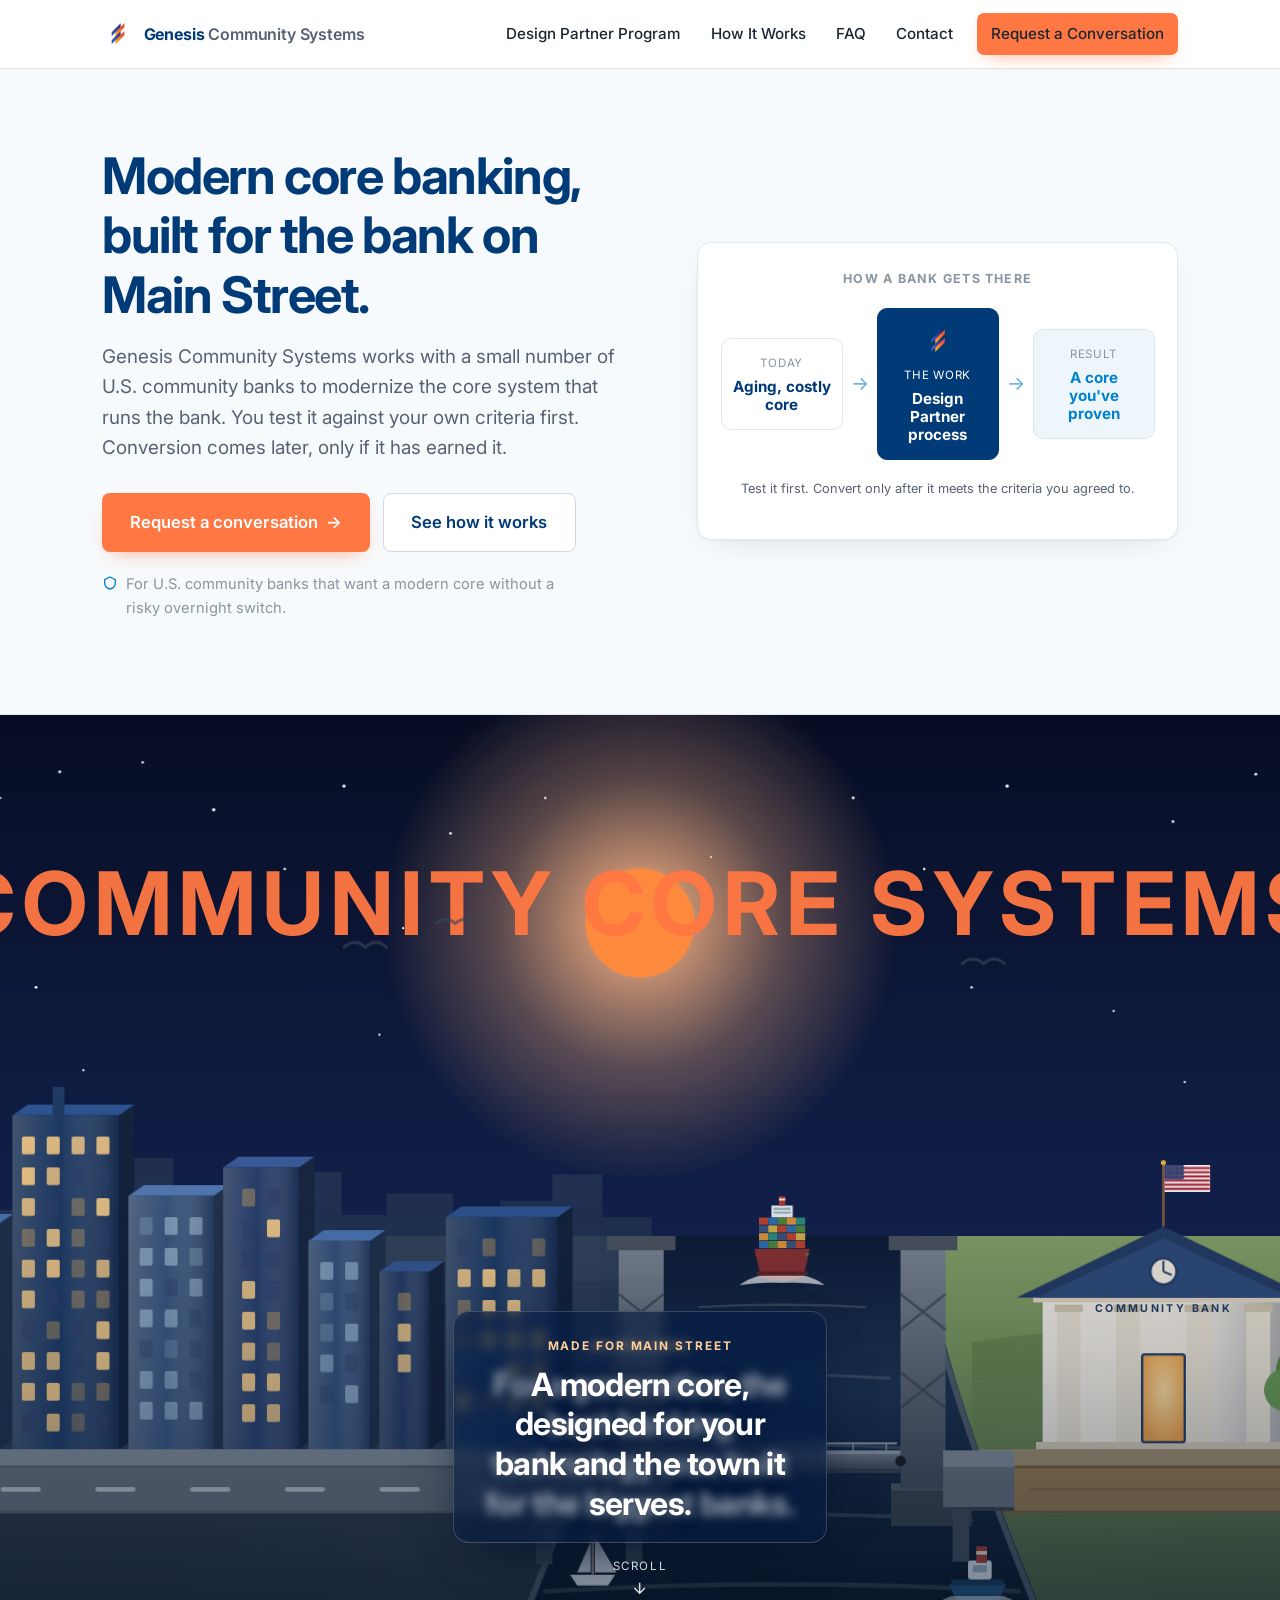
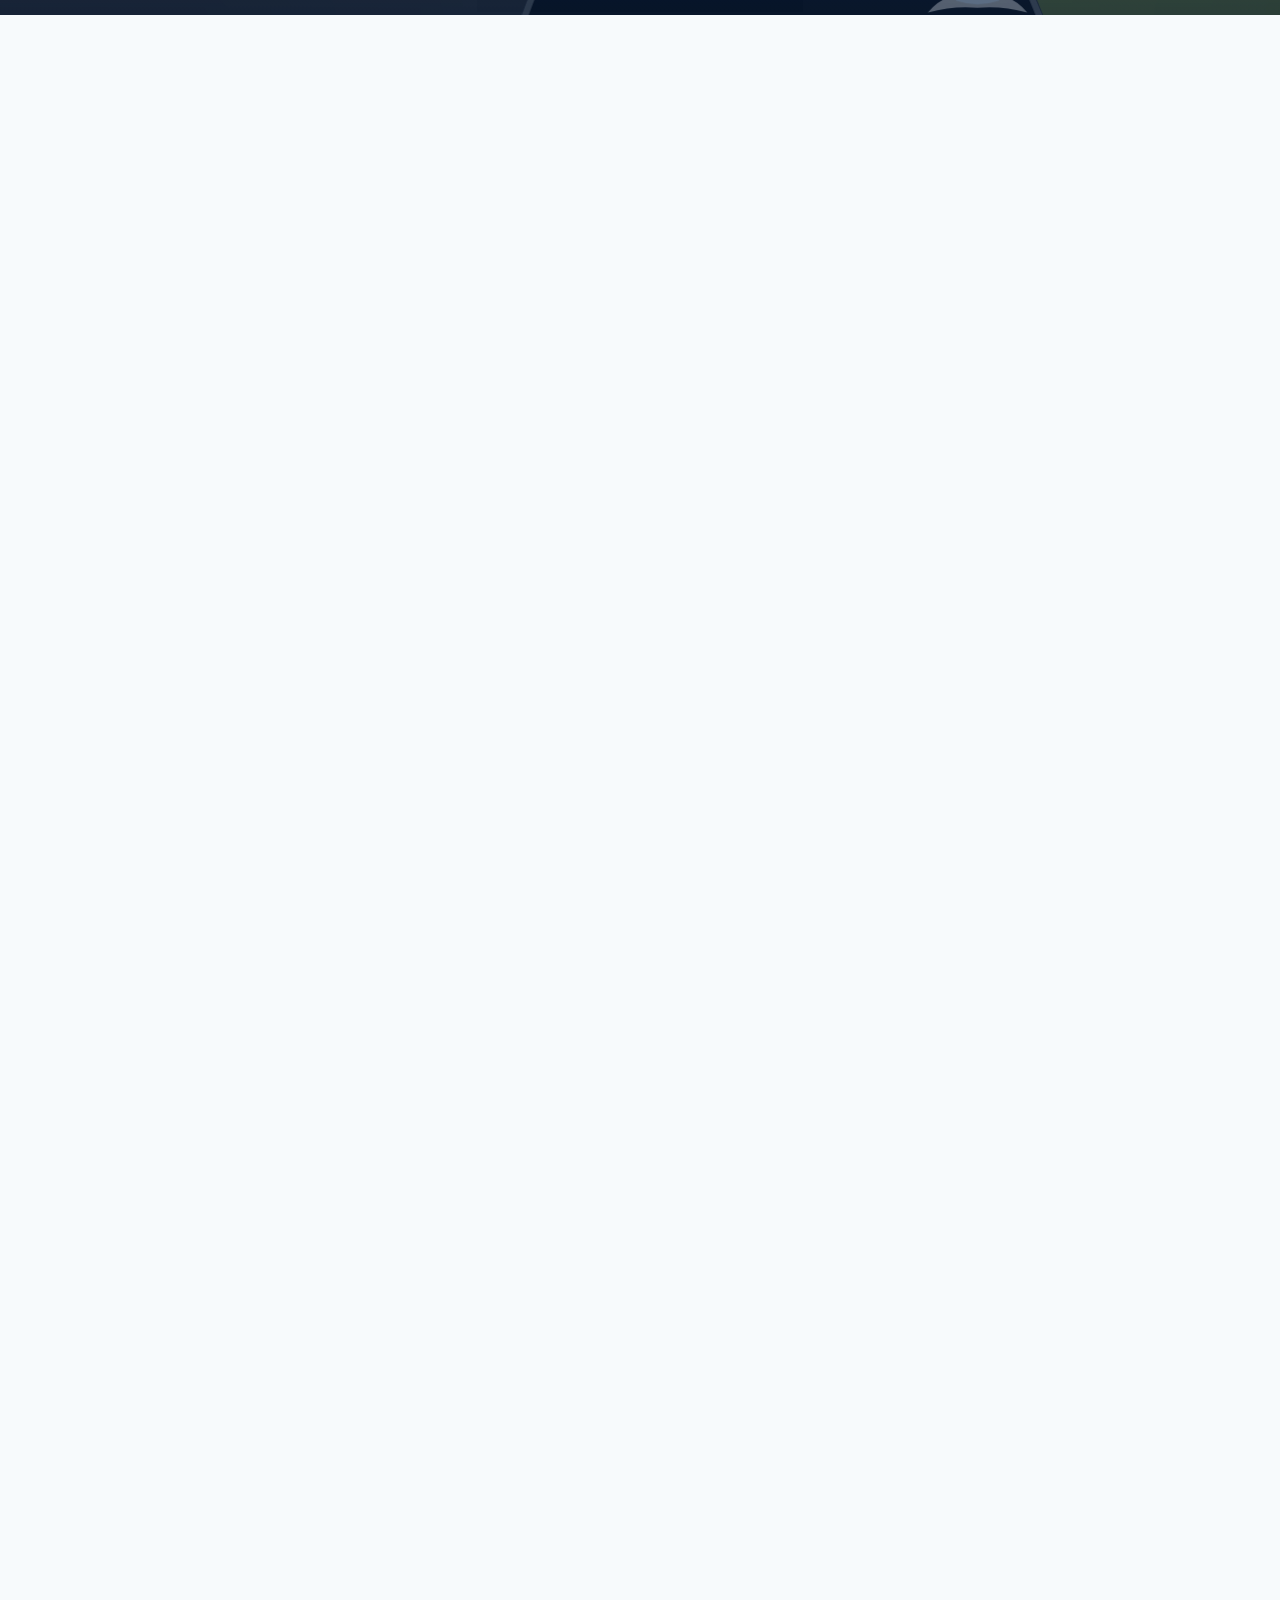
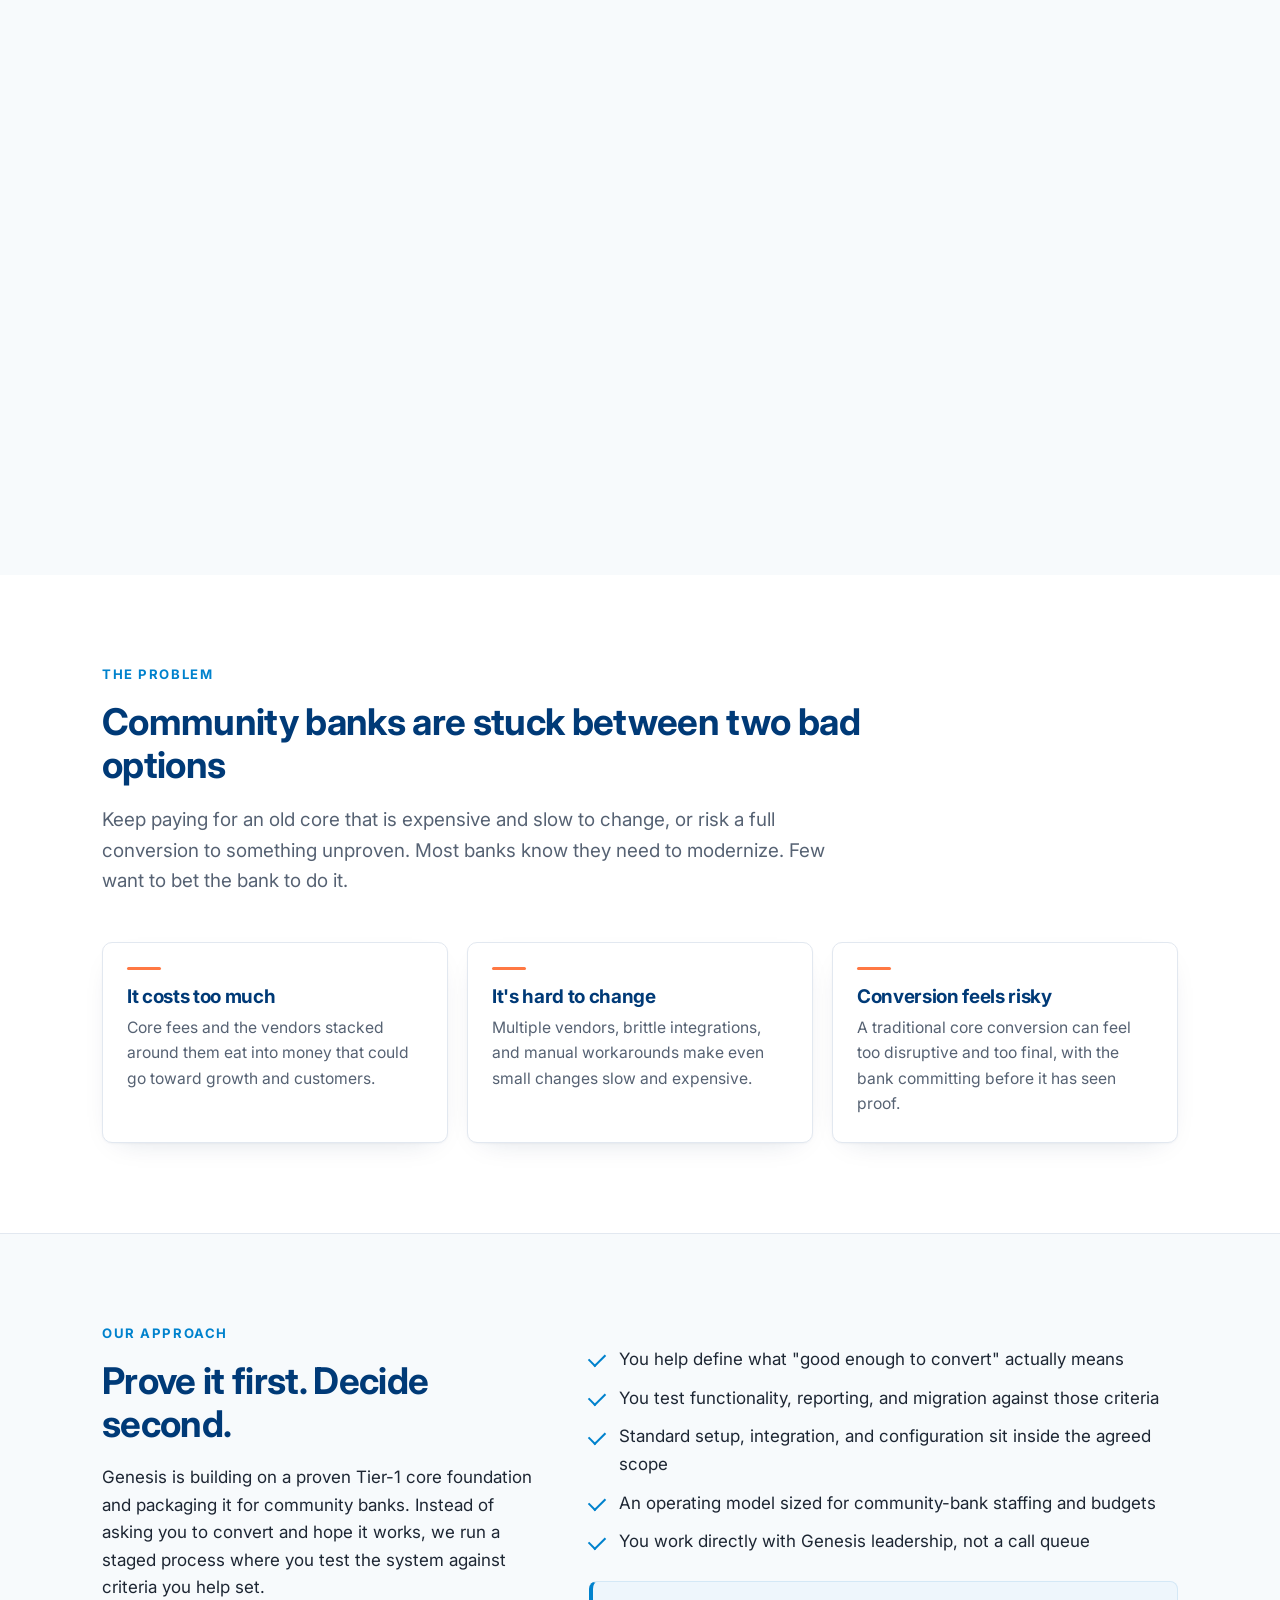
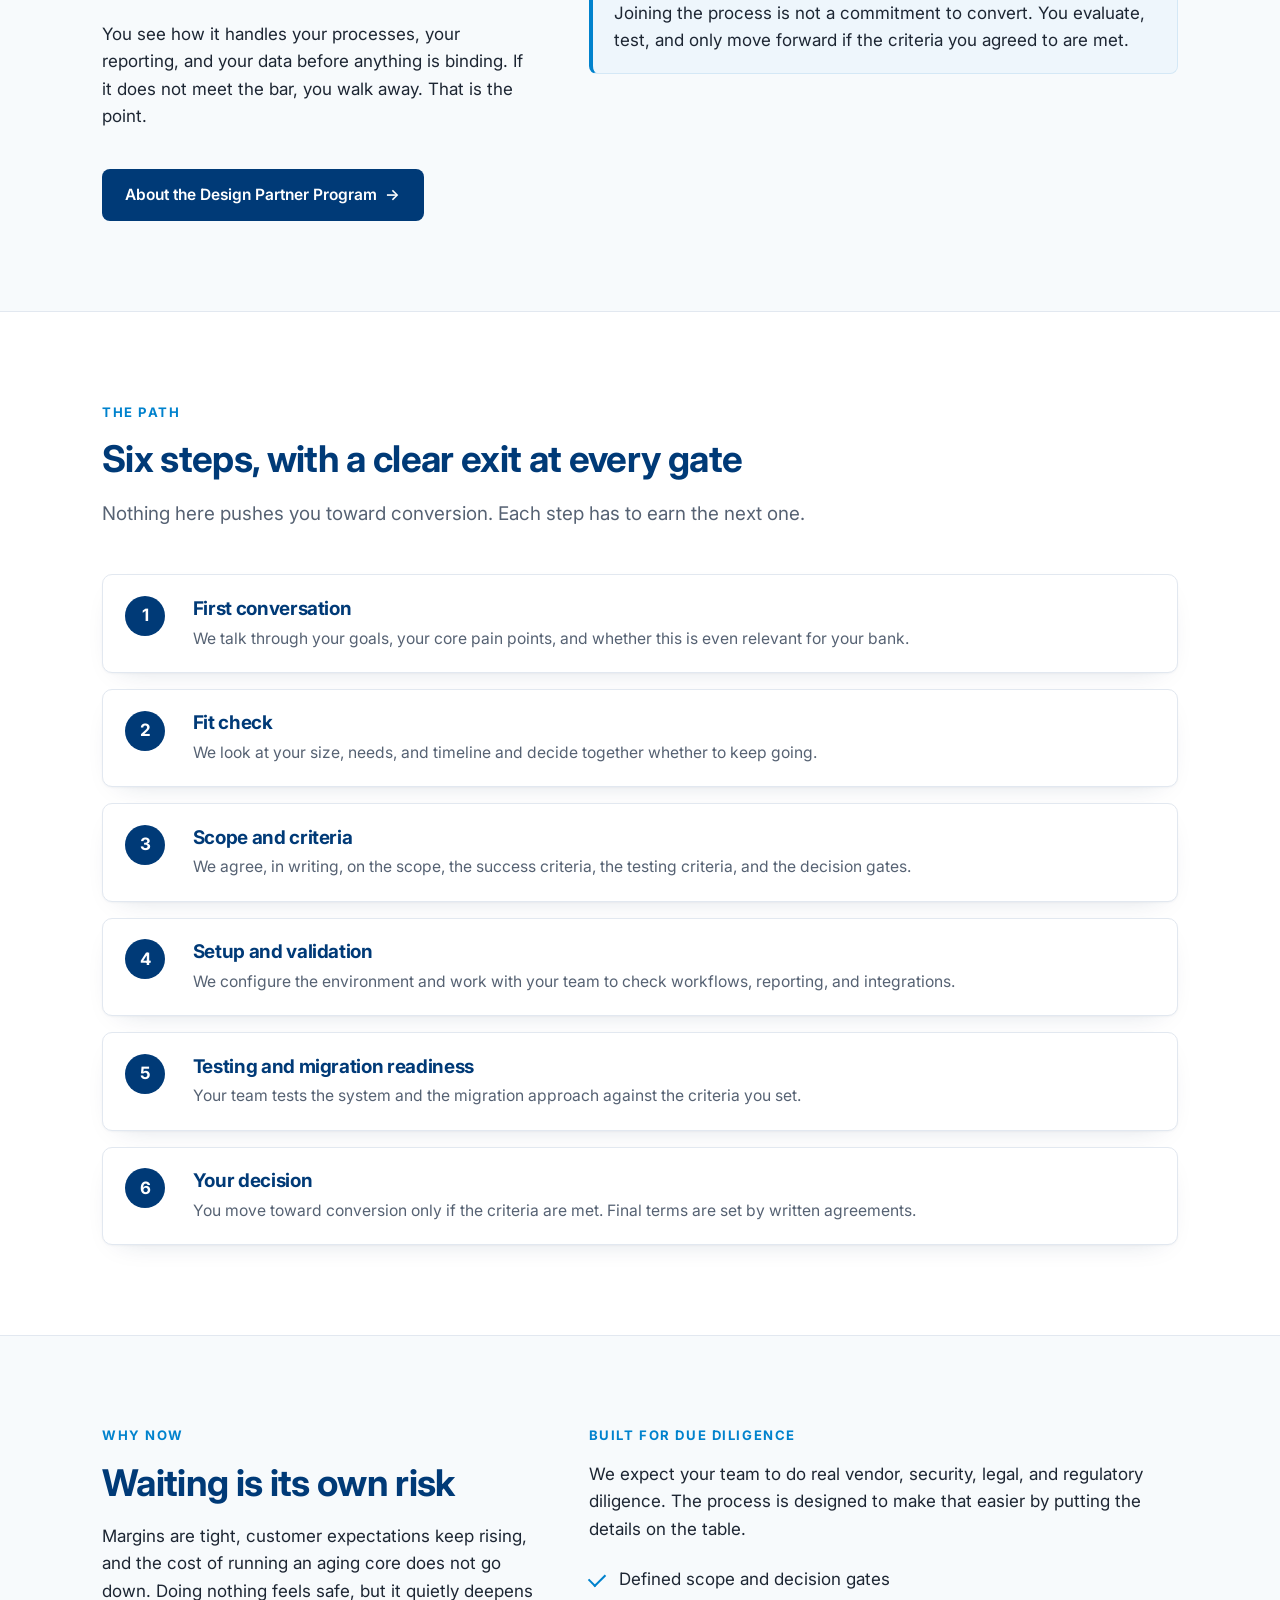
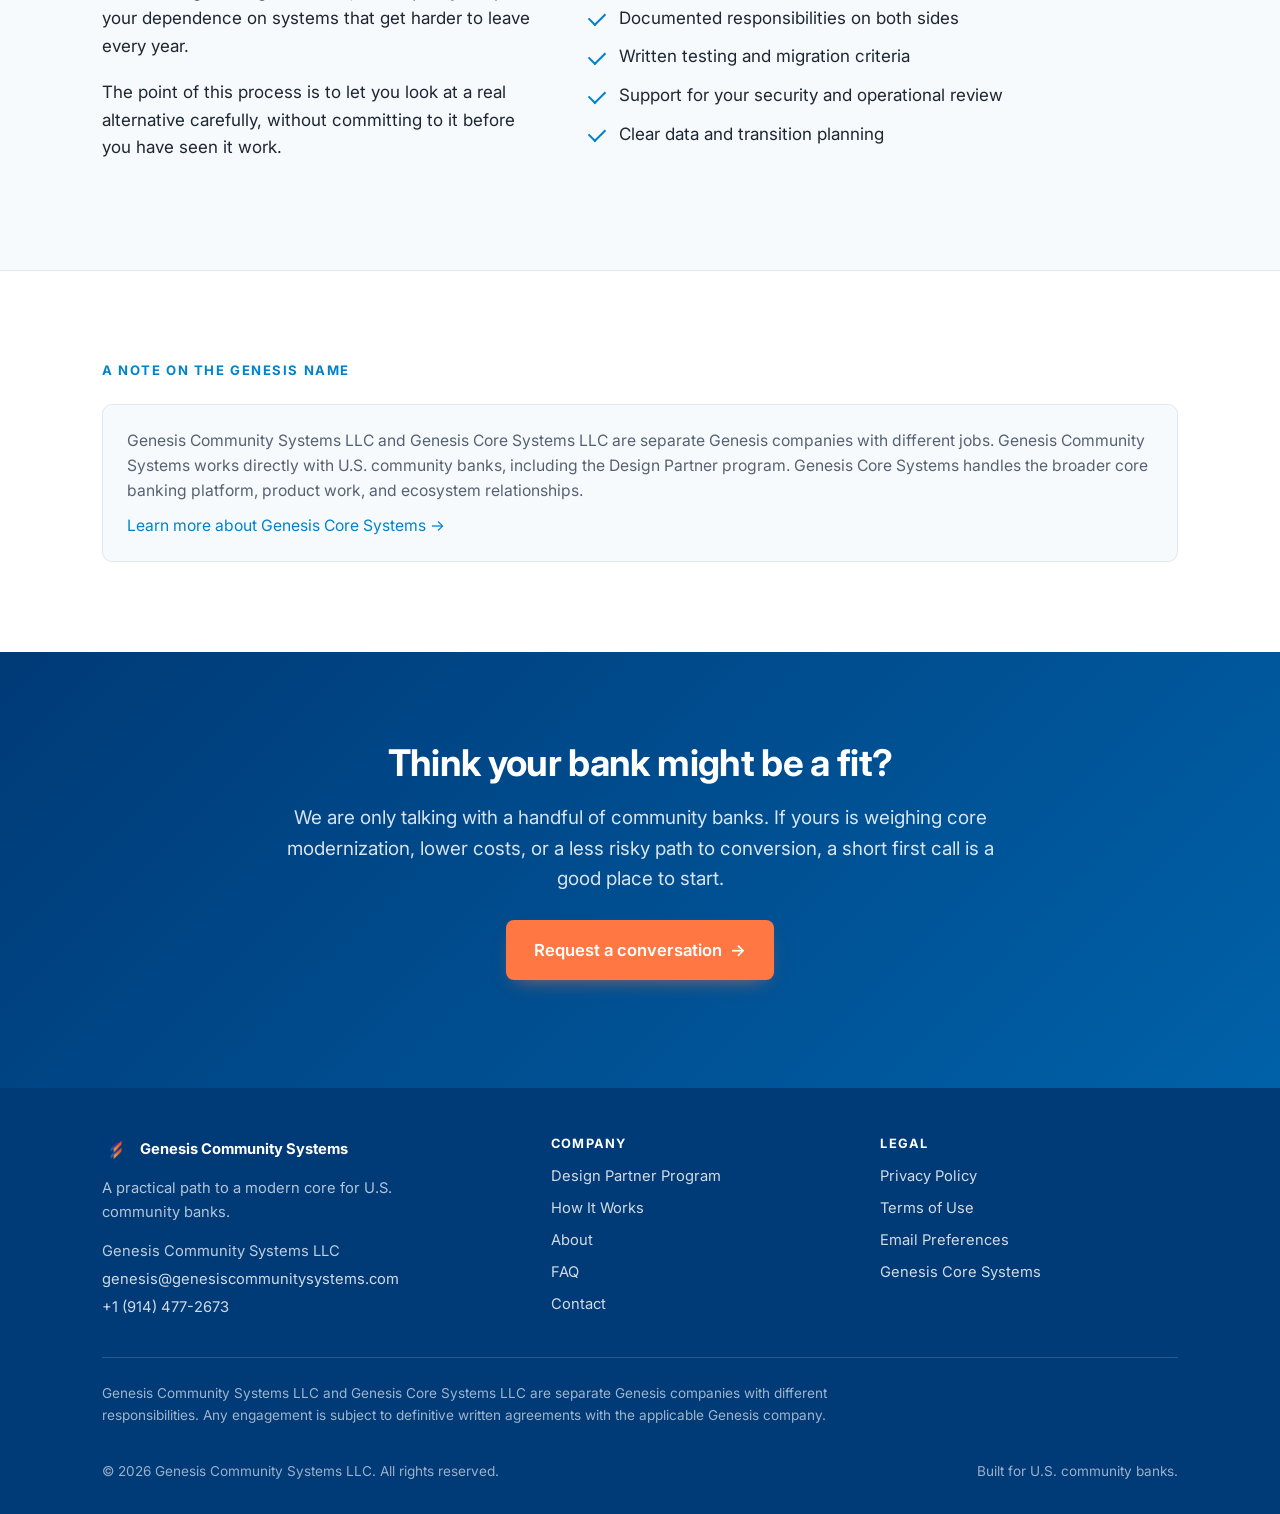
==== index.html @ 5194b935 "Add files via upload" ====
<!doctype html>
<html lang="en">
<head>
<meta charset="utf-8" />
<meta name="viewport" content="width=device-width, initial-scale=1" />
<title>Genesis Community Systems | Core Modernization for Community Banks</title>
<meta name="description" content="Genesis Community Systems helps a small number of U.S. community banks modernize their core system. You test it against your own criteria first, then decide. No overnight switch." />
<meta name="theme-color" content="#003A77" />
<link rel="icon" type="image/png" href="logo.png" />
<link rel="preconnect" href="https://fonts.googleapis.com" />
<link rel="preconnect" href="https://fonts.gstatic.com" crossorigin />
<link href="https://fonts.googleapis.com/css2?family=Inter:wght@400;500;600;700&display=swap" rel="stylesheet" />
<link rel="stylesheet" href="styles.css" />
</head>
<body>
<a class="skip" href="#main">Skip to content</a>

<header class="nav" data-nav>
  <div class="nav-in">
    <a class="brand" href="index.html" aria-label="Genesis Community Systems">
      <img src="logo.png" alt="" />
      <span class="brand-name">Genesis <em>Community&nbsp;Systems</em></span>
    </a>
    <nav class="menu" id="menu" aria-label="Primary">
      <a href="design-partner.html">Design Partner Program</a>
      <a href="how-it-works.html">How It Works</a>
      <a href="faq.html">FAQ</a>
      <a href="contact.html">Contact</a>
      <a class="btn btn-primary" href="contact.html">Request a Conversation</a>
    </nav>
    <button class="menu-toggle" data-menu-toggle aria-label="Menu" aria-controls="menu" aria-expanded="false">
      <svg width="22" height="22" viewBox="0 0 24 24" fill="none" stroke="currentColor" stroke-width="2"><line x1="3" y1="6" x2="21" y2="6"/><line x1="3" y1="12" x2="21" y2="12"/><line x1="3" y1="18" x2="21" y2="18"/></svg>
    </button>
  </div>
</header>

<main id="main">

  <!-- HERO -->
  <section class="hero">
    <div class="wrap hero-grid">
      <div class="hero-copy">
        <h1>Modern core banking, built for the bank on Main Street.</h1>
        <p class="sub">Genesis Community Systems works with a small number of U.S. community banks to modernize the core system that runs the bank. You test it against your own criteria first. Conversion comes later, only if it has earned it.</p>
        <div class="hero-actions">
          <a class="btn btn-primary btn-lg" href="contact.html">Request a conversation <span class="ar">&rarr;</span></a>
          <a class="btn btn-line btn-lg" href="how-it-works.html">See how it works</a>
        </div>
        <p class="trustline">
          <svg width="16" height="16" viewBox="0 0 24 24" fill="none" stroke="currentColor" stroke-width="2"><path d="M12 3l8 4v5c0 5-3.5 8-8 9-4.5-1-8-4-8-9V7z"/></svg>
          For U.S. community banks that want a modern core without a risky overnight switch.
        </p>
      </div>
      <div class="hero-visual">
        <div class="diagram" role="img" aria-label="The path: from today's legacy core, through the Genesis Design Partner process, to a core your bank has tested and approved.">
          <div class="diagram-title">How a bank gets there</div>
          <div class="dflow">
            <div class="dnode legacy">
              <small>Today</small>
              <b>Aging, costly core</b>
            </div>
            <div class="darrow">&rarr;</div>
            <div class="dnode process">
              <img class="mark" src="logo.png" alt="" />
              <small>The work</small>
              <b>Design Partner process</b>
            </div>
            <div class="darrow">&rarr;</div>
            <div class="dnode forward">
              <small>Result</small>
              <b>A core you've proven</b>
            </div>
          </div>
          <p class="dlegend">Test it first. Convert only after it meets the criteria you agreed to.</p>
        </div>
      </div>
    </div>
  </section>

  <!-- SCROLL STORY: from the big-bank city to the community it serves -->
  <section class="panorama" data-panorama aria-label="As you scroll, the view travels from a distant city skyline to a warm community town built around its local bank.">
    <div class="stage" data-stage>

      <svg class="scene" data-scene viewBox="0 0 1440 760" preserveAspectRatio="xMidYMid slice" aria-hidden="true" focusable="false">
        <defs>
          <linearGradient id="skyGrad" x1="0" y1="0" x2="0" y2="1">
            <stop data-sky="0" offset="0%"  stop-color="#070d24" />
            <stop data-sky="1" offset="55%" stop-color="#12204a" />
            <stop data-sky="2" offset="100%" stop-color="#243559" />
          </linearGradient>
          <radialGradient id="sunGlow" cx="50%" cy="50%" r="50%">
            <stop data-sun="0" offset="0%"  stop-color="#ffb784" />
            <stop data-sun="1" offset="55%" stop-color="#ffb784" stop-opacity="0.32" />
            <stop offset="100%" stop-color="#ffb784" stop-opacity="0" />
          </radialGradient>
          <linearGradient id="waterGrad" x1="0" y1="0" x2="0" y2="1">
            <stop data-water="0" offset="0%"  stop-color="#0e1b35" />
            <stop data-water="1" offset="40%" stop-color="#1c324f" />
            <stop data-water="2" offset="100%" stop-color="#08111e" />
          </linearGradient>
          <linearGradient id="sunLane" x1="0" y1="0" x2="0" y2="1">
            <stop offset="0%" stop-color="#ffe6b4" stop-opacity="0"/>
            <stop offset="100%" stop-color="#ffe6b4" stop-opacity="0"/>
          </linearGradient>
          <radialGradient id="winGlow" cx="50%" cy="42%" r="62%">
            <stop offset="0%" stop-color="#ffdf9f" /><stop offset="100%" stop-color="#f2a347" />
          </radialGradient>
          <linearGradient id="bankShade" x1="0" y1="0" x2="1" y2="0">
            <stop offset="0%" stop-color="#ffffff" stop-opacity="0.16" /><stop offset="50%" stop-color="#ffffff" stop-opacity="0" /><stop offset="100%" stop-color="#06122b" stop-opacity="0.3" />
          </linearGradient>
          <linearGradient id="bldgShade" x1="0" y1="0" x2="1" y2="0">
            <stop offset="0%" stop-color="#ffe6b8" stop-opacity="0.16" /><stop offset="45%" stop-color="#ffffff" stop-opacity="0" /><stop offset="100%" stop-color="#06122b" stop-opacity="0.36" />
          </linearGradient>
          <linearGradient id="cityGround" x1="0" y1="0" x2="0" y2="1">
            <stop offset="0%" stop-color="#4b5566"/><stop offset="55%" stop-color="#3c4555"/><stop offset="100%" stop-color="#2b3340"/>
          </linearGradient>
          <linearGradient id="villageGround" x1="0" y1="0" x2="0" y2="1">
            <stop offset="0%" stop-color="#86a166"/><stop offset="55%" stop-color="#6e8a52"/><stop offset="100%" stop-color="#566c41"/>
          </linearGradient>
          <linearGradient id="shoreL" x1="0" y1="0" x2="1" y2="0">
            <stop offset="0%" stop-color="#3c4555" stop-opacity="0"/><stop offset="80%" stop-color="#1c324f" stop-opacity="0.55"/><stop offset="100%" stop-color="#1c324f" stop-opacity="0.9"/>
          </linearGradient>
          <linearGradient id="shoreR" x1="1" y1="0" x2="0" y2="0">
            <stop offset="0%" stop-color="#6e8a52" stop-opacity="0"/><stop offset="80%" stop-color="#1c324f" stop-opacity="0.55"/><stop offset="100%" stop-color="#1c324f" stop-opacity="0.9"/>
          </linearGradient>
          <linearGradient id="bridgeShade" x1="0" y1="0" x2="0" y2="1">
            <stop offset="0%" stop-color="#7a8390"/><stop offset="100%" stop-color="#454d59"/>
          </linearGradient>
          <radialGradient id="roadHaze" cx="50%" cy="100%" r="80%">
            <stop offset="0%" stop-color="#000000" stop-opacity="0.16"/><stop offset="100%" stop-color="#000000" stop-opacity="0"/>
          </radialGradient>
          <g id="usflag2">
            <rect width="64" height="38" fill="#f4f4f4"/>
            <g fill="#b22234"><rect y="2.9" width="64" height="2.9"/><rect y="8.7" width="64" height="2.9"/><rect y="14.6" width="64" height="2.9"/><rect y="20.4" width="64" height="2.9"/><rect y="26.3" width="64" height="2.9"/><rect y="32.1" width="64" height="2.9"/></g>
            <rect width="27" height="20.4" fill="#33396b"/>
            <g fill="#ffffff">
              <circle cx="2.7" cy="1.4" r="0.55"/><circle cx="7.2" cy="1.4" r="0.55"/><circle cx="11.7" cy="1.4" r="0.55"/><circle cx="16.2" cy="1.4" r="0.55"/><circle cx="20.7" cy="1.4" r="0.55"/><circle cx="25.2" cy="1.4" r="0.55"/>
              <circle cx="4.95" cy="3.6" r="0.55"/><circle cx="9.45" cy="3.6" r="0.55"/><circle cx="13.95" cy="3.6" r="0.55"/><circle cx="18.45" cy="3.6" r="0.55"/><circle cx="22.95" cy="3.6" r="0.55"/>
              <circle cx="2.7" cy="5.8" r="0.55"/><circle cx="7.2" cy="5.8" r="0.55"/><circle cx="11.7" cy="5.8" r="0.55"/><circle cx="16.2" cy="5.8" r="0.55"/><circle cx="20.7" cy="5.8" r="0.55"/><circle cx="25.2" cy="5.8" r="0.55"/>
              <circle cx="4.95" cy="8.0" r="0.55"/><circle cx="9.45" cy="8.0" r="0.55"/><circle cx="13.95" cy="8.0" r="0.55"/><circle cx="18.45" cy="8.0" r="0.55"/><circle cx="22.95" cy="8.0" r="0.55"/>
              <circle cx="2.7" cy="10.2" r="0.55"/><circle cx="7.2" cy="10.2" r="0.55"/><circle cx="11.7" cy="10.2" r="0.55"/><circle cx="16.2" cy="10.2" r="0.55"/><circle cx="20.7" cy="10.2" r="0.55"/><circle cx="25.2" cy="10.2" r="0.55"/>
              <circle cx="4.95" cy="12.4" r="0.55"/><circle cx="9.45" cy="12.4" r="0.55"/><circle cx="13.95" cy="12.4" r="0.55"/><circle cx="18.45" cy="12.4" r="0.55"/><circle cx="22.95" cy="12.4" r="0.55"/>
              <circle cx="2.7" cy="14.6" r="0.55"/><circle cx="7.2" cy="14.6" r="0.55"/><circle cx="11.7" cy="14.6" r="0.55"/><circle cx="16.2" cy="14.6" r="0.55"/><circle cx="20.7" cy="14.6" r="0.55"/><circle cx="25.2" cy="14.6" r="0.55"/>
              <circle cx="4.95" cy="16.8" r="0.55"/><circle cx="9.45" cy="16.8" r="0.55"/><circle cx="13.95" cy="16.8" r="0.55"/><circle cx="18.45" cy="16.8" r="0.55"/><circle cx="22.95" cy="16.8" r="0.55"/>
              <circle cx="2.7" cy="19.0" r="0.55"/><circle cx="7.2" cy="19.0" r="0.55"/><circle cx="11.7" cy="19.0" r="0.55"/><circle cx="16.2" cy="19.0" r="0.55"/><circle cx="20.7" cy="19.0" r="0.55"/><circle cx="25.2" cy="19.0" r="0.55"/>
            </g>
          </g>
        </defs>

        <!-- SKY -->
        <rect x="0" y="0" width="1440" height="760" fill="url(#skyGrad)"/>
        <g data-stars fill="#ffffff">
          <circle cx="70" cy="60" r="1.5"/><circle cx="150" cy="120" r="1"/><circle cx="230" cy="48" r="1.2"/><circle cx="300" cy="150" r="0.9"/><circle cx="360" cy="80" r="1.4"/><circle cx="120" cy="200" r="1"/><circle cx="210" cy="230" r="1.2"/><circle cx="40" cy="150" r="1"/>
          <circle cx="420" cy="130" r="1"/><circle cx="470" cy="60" r="1.3"/><circle cx="520" cy="180" r="0.9"/><circle cx="560" cy="100" r="1.1"/><circle cx="300" cy="40" r="1"/><circle cx="180" cy="70" r="0.8"/><circle cx="90" cy="280" r="1.1"/><circle cx="250" cy="300" r="0.9"/>
          <circle cx="900" cy="70" r="1.2"/><circle cx="960" cy="130" r="1"/><circle cx="1030" cy="60" r="1.4"/><circle cx="1100" cy="150" r="0.9"/><circle cx="1170" cy="90" r="1.1"/><circle cx="1240" cy="50" r="1.2"/><circle cx="1310" cy="140" r="1"/><circle cx="1380" cy="80" r="1.3"/>
          <circle cx="1000" cy="230" r="1"/><circle cx="1120" cy="250" r="0.9"/><circle cx="1280" cy="210" r="1.1"/><circle cx="860" cy="180" r="1"/><circle cx="1400" cy="180" r="0.9"/><circle cx="640" cy="70" r="1"/><circle cx="780" cy="120" r="0.9"/><circle cx="700" cy="210" r="1"/>
          <circle cx="500" cy="270" r="0.9"/><circle cx="1180" cy="310" r="0.9"/><circle cx="60" cy="100" r="0.9"/><circle cx="1340" cy="250" r="1"/>
        </g>
        <g data-sun-wrap opacity="0">
          <circle data-sun-el cx="720" cy="580" r="220" fill="url(#sunGlow)"/>
          <circle data-sun-core cx="720" cy="580" r="46" fill="#ff9e54"/>
        </g>
        <g data-clouds>
          <text data-skyword x="720" y="186" text-anchor="middle" font-family="Inter, Arial, sans-serif" font-size="74" font-weight="700" letter-spacing="5" fill="#FF7843" opacity="0.95">COMMUNITY CORE SYSTEMS</text>
        </g>
        <g class="gulls" fill="none" stroke="#3c4658" stroke-opacity="0.62" stroke-width="2.6" stroke-linecap="round">
          <path d="M470 196 q9 -8 18 0 q9 -8 18 0"/><path d="M548 176 q8 -7 16 0 q8 -7 16 0"/><path d="M992 210 q9 -8 18 0 q9 -8 18 0"/>
        </g>

        <g data-world>
          <!-- COHESIVE CITY GROUND (curved right edge meets the water shore cleanly) -->
          <path d="M -320 440 L 600 440 C 590 540 540 660 500 760 L -320 760 Z" fill="url(#cityGround)"/>
          <path d="M -320 440 L 600 440 C 590 540 540 660 500 760 L -320 760 Z" fill="url(#roadHaze)"/>
          <!-- DEEP-BACK SKYLINE: distant metropolis silhouettes (airy, premium) -->
          <g opacity="0.62" fill="#2a3a55">
            <rect x="-320" y="476" width="40" height="148"/>
            <rect x="-276" y="494" width="32" height="130"/>
            <rect x="-238" y="460" width="46" height="164"/>
            <rect x="-188" y="486" width="36" height="138"/>
            <rect x="-148" y="468" width="44" height="156"/>
            <rect x="-100" y="490" width="34" height="134"/>
            <rect x="-62"  y="458" width="46" height="166"/>
            <rect x="-12"  y="486" width="38" height="138"/>
            <rect x="30"   y="470" width="44" height="154"/>
            <rect x="78"   y="494" width="34" height="130"/>
            <rect x="116"  y="462" width="46" height="162"/>
            <rect x="166"  y="488" width="36" height="136"/>
            <rect x="206"  y="472" width="44" height="152"/>
            <rect x="254"  y="496" width="32" height="128"/>
            <rect x="290"  y="466" width="46" height="158"/>
            <rect x="340"  y="490" width="36" height="134"/>
            <rect x="380"  y="476" width="42" height="148"/>
            <rect x="426"  y="498" width="30" height="126"/>
            <rect x="460"  y="482" width="44" height="142"/>
            <rect x="508"  y="494" width="32" height="130"/>
            <rect x="544"  y="478" width="40" height="146"/>
            <!-- subtle antennas / penthouse caps for skyline variety -->
            <rect x="-220" y="448" width="3" height="20"/>
            <rect x="-44"  y="440" width="3" height="20"/>
            <rect x="148"  y="444" width="3" height="20"/>
            <rect x="316"  y="448" width="3" height="20"/>
            <rect x="492"  y="464" width="3" height="20"/>
          </g>
          <!-- MID-BACK SKYLINE: denser medium-depth silhouettes (more buildings behind) -->
          <g opacity="0.7">
            <rect x="-300" y="412" width="58" height="212" fill="#283854"/>
            <rect x="-260" y="406" width="74" height="218" fill="#2a3a55"/>
            <rect x="-200" y="372" width="56" height="252" fill="#2e3f5a"/>
            <rect x="-150" y="420" width="46" height="204" fill="#283854"/>
            <rect x="-112" y="392" width="58" height="232" fill="#2c3c58"/>
            <rect x="-58"  y="414" width="48" height="210" fill="#293a55"/>
            <rect x="-14"  y="380" width="66" height="244" fill="#2a3a55"/>
            <rect x="48"   y="418" width="50" height="206" fill="#2c3c58"/>
            <rect x="94"   y="398" width="44" height="226" fill="#26334b"/>
            <rect x="134"  y="374" width="72" height="250" fill="#2a3a55"/>
            <rect x="202"  y="420" width="50" height="204" fill="#26334b"/>
            <rect x="248"  y="406" width="46" height="218" fill="#293a55"/>
            <rect x="290"  y="386" width="58" height="238" fill="#2c3c58"/>
            <rect x="344"  y="422" width="44" height="202" fill="#283854"/>
            <rect x="386"  y="404" width="56" height="220" fill="#2a3a55"/>
            <rect x="438"  y="432" width="48" height="192" fill="#26334b"/>
            <rect x="482"  y="410" width="46" height="214" fill="#293a55"/>
            <rect x="526"  y="388" width="42" height="236" fill="#2c3c58"/>
            <rect x="566"  y="424" width="44" height="200" fill="#283854"/>
          </g>
          <!-- FRONT SKYLINE: 3D + lit windows (via buildWindows) -->
          <g>
            <rect class="bwin" data-win="lit"  x="-130" y="360" width="104" height="260" fill="#243b63"/>
            <rect class="bwin" data-win="cool" x="-20"  y="430" width="78"  height="190" fill="#34507a"/>
            <rect class="bwin" data-win="lit"  x="70"   y="338" width="90"  height="282" fill="#1f3a63"/>
            <rect x="104" y="314" width="10" height="24" fill="#1f3a63"/>
            <rect class="bwin" data-win="cool" x="168"  y="406" width="72"  height="214" fill="#3a557d"/>
            <rect class="bwin" data-win="lit"  x="248"  y="382" width="64"  height="238" fill="#29406b"/>
            <rect class="bwin" data-win="cool" x="320"  y="444" width="52"  height="176" fill="#34507a"/>
            <rect class="bwin" data-win="lit"  x="380"  y="470" width="42"  height="150" fill="#243b63"/>
            <rect class="bwin" data-win="lit"  x="436"  y="424" width="94"  height="196" fill="#1f3a63"/>
          </g>
          <g data-windows></g>
          <!-- SIDEWALK + HORIZONTAL CITY ROAD (light grey concrete, white-grayish) -->
          <rect x="-320" y="620" width="876" height="14" fill="#878f99"/>
          <rect x="-320" y="634" width="876" height="40" fill="#6b727c"/>
          <rect x="-320" y="634" width="876" height="2"  fill="#565d67" opacity="0.7"/>
          <rect x="-320" y="672" width="876" height="2"  fill="#565d67" opacity="0.7"/>
          <g fill="#eef1f4" opacity="0.66">
            <rect x="-260" y="652" width="34" height="4" rx="2"/><rect x="-180" y="652" width="34" height="4" rx="2"/><rect x="-100" y="652" width="34" height="4" rx="2"/><rect x="-20" y="652" width="34" height="4" rx="2"/><rect x="60" y="652" width="34" height="4" rx="2"/><rect x="140" y="652" width="34" height="4" rx="2"/><rect x="220" y="652" width="34" height="4" rx="2"/><rect x="300" y="652" width="34" height="4" rx="2"/><rect x="380" y="652" width="34" height="4" rx="2"/><rect x="460" y="652" width="34" height="4" rx="2"/>
          </g>

          <!-- COHESIVE VILLAGE GROUND (curved left edge meets water shore cleanly) -->
          <path d="M 840 440 L 2040 440 L 2040 760 L 940 760 C 900 660 850 540 840 440 Z" fill="url(#villageGround)"/>
          <path d="M 840 440 L 2040 440 L 2040 760 L 940 760 C 900 660 850 540 840 440 Z" fill="url(#roadHaze)"/>

          <!-- ROLLING HILLS behind the village (low undulating silhouette, no floating circles) -->
          <path d="M 880 530 C 1000 506 1140 540 1280 518 C 1420 500 1560 538 1700 514 C 1840 498 1960 530 2040 510 L 2040 624 L 880 624 Z" fill="#5d7a44" opacity="0.55"/>
          <path d="M 880 562 C 1040 542 1200 568 1380 548 C 1520 534 1680 565 1840 545 C 1940 534 2000 558 2040 548 L 2040 624 L 880 624 Z" fill="#6f8a52" opacity="0.6"/>

          <!-- COMMUNITY BANK (leftmost in village, classical with flag) -->
          <g>
            <rect x="940" y="492" width="204" height="128" fill="#f4ede1"/>
            <rect x="940" y="492" width="204" height="128" fill="url(#bankShade)"/>
            <rect x="932" y="486" width="220" height="10" fill="#e3d8c2"/>
            <rect x="934" y="614" width="216" height="10" rx="1" fill="#d8cdb8"/>
            <polygon points="918,492 1042,432 1166,492" fill="#243b63"/>
            <polygon points="934,492 1042,442 1150,492" fill="#2e4a78"/>
            <circle cx="1042" cy="470" r="11" fill="#f4ede1"/>
            <circle cx="1042" cy="470" r="11" fill="none" stroke="#243b63" stroke-width="2"/>
            <line x1="1042" y1="470" x2="1042" y2="461" stroke="#243b63" stroke-width="1.6"/>
            <line x1="1042" y1="470" x2="1049" y2="473" stroke="#243b63" stroke-width="1.6"/>
            <g fill="#ece3d2">
              <rect x="952"  y="502" width="20" height="112"/>
              <rect x="1002" y="502" width="20" height="112"/>
              <rect x="1062" y="502" width="20" height="112"/>
              <rect x="1112" y="502" width="20" height="112"/>
            </g>
            <g fill="#d3c6ad">
              <rect x="950"  y="498" width="24" height="6"/>
              <rect x="1000" y="498" width="24" height="6"/>
              <rect x="1060" y="498" width="24" height="6"/>
              <rect x="1110" y="498" width="24" height="6"/>
            </g>
            <rect x="1024" y="540" width="36" height="74" rx="2" fill="url(#winGlow)"/>
            <rect x="1024" y="540" width="36" height="74" rx="2" fill="none" stroke="#243b63" stroke-width="2"/>
            <text x="1042" y="504" text-anchor="middle" font-family="Inter, Arial, sans-serif" font-size="9" font-weight="700" letter-spacing="2" fill="#243b63">COMMUNITY BANK</text>
            <line x1="1042" y1="432" x2="1042" y2="380" stroke="#7a5a3a" stroke-width="2.4"/>
            <circle cx="1042" cy="378" r="2.2" fill="#e3b341"/>
            <g transform="translate(1043,380) scale(0.6)">
              <g class="flag-wave"><use href="#usflag2"/></g>
            </g>
          </g>

          <!-- tree between Bank and Café (large maple) -->
          <g><rect x="1158" y="568" width="9" height="54" fill="#6e5236"/>
             <circle cx="1163" cy="554" r="26" fill="#578742"/>
             <circle cx="1145" cy="570" r="18" fill="#67994f"/>
             <circle cx="1181" cy="570" r="18" fill="#67994f"/></g>

          <!-- CAFÉ — building, door behind, awning ON TOP (front), then sign -->
          <g>
            <!-- building wall + hipped roof -->
            <rect x="1186" y="558" width="92" height="62" fill="#efe7d6"/>
            <rect x="1186" y="558" width="92" height="62" fill="url(#bankShade)"/>
            <polygon points="1178,558 1232,524 1286,558" fill="#b5563a"/>
            <!-- chimney -->
            <rect x="1264" y="528" width="10" height="22" fill="#9c5b41"/>
            <!-- storefront window + door (behind awning) -->
            <rect x="1196" y="596" width="30" height="24" rx="1" fill="url(#winGlow)"/>
            <rect x="1196" y="596" width="30" height="24" rx="1" fill="none" stroke="#7a5a3a" stroke-width="1.4"/>
            <rect x="1238" y="596" width="24" height="24" fill="#7a5a3a"/>
            <rect x="1238" y="596" width="24" height="24" fill="none" stroke="#4a3520" stroke-width="1"/>
            <circle cx="1258" cy="608" r="1.4" fill="#e3b341"/>
            <!-- AWNING (in front of door + window) — striped scalloped -->
            <path d="M1180 586 H1284 V594 L1268 604 H1196 L1180 594 Z" fill="#c0432f"/>
            <g fill="#f4ede1"><rect x="1186" y="586" width="14" height="14"/><rect x="1212" y="586" width="14" height="16"/><rect x="1238" y="586" width="14" height="16"/><rect x="1264" y="586" width="14" height="14"/></g>
            <path d="M1180 594 H1284" stroke="#7a2818" stroke-width="1.2" fill="none"/>
          </g>

          <!-- tree between Café and Home 1 -->
          <g><rect x="1316" y="576" width="8" height="46" fill="#6e5236"/>
             <circle cx="1320" cy="564" r="20" fill="#4f8741"/>
             <circle cx="1306" cy="576" r="14" fill="#60a04d"/>
             <circle cx="1334" cy="576" r="14" fill="#60a04d"/></g>

          <!-- HOME 1: taller two-story with chimney and small front porch (blue roof) -->
          <g>
            <rect x="1342" y="558" width="86" height="62" fill="#f0e7d6"/>
            <polygon points="1334,558 1385,520 1436,558" fill="#5a728c"/>
            <!-- chimney -->
            <rect x="1416" y="528" width="9" height="20" fill="#9c5b41"/>
            <!-- upper-floor window -->
            <rect x="1354" y="572" width="20" height="18" rx="1" fill="url(#winGlow)"/>
            <rect x="1394" y="572" width="20" height="18" rx="1" fill="url(#winGlow)"/>
            <!-- lower-floor: window + door -->
            <rect x="1352" y="600" width="22" height="20" rx="1" fill="url(#winGlow)"/>
            <rect x="1390" y="598" width="22" height="22" fill="#7a5a3a"/>
            <!-- porch awning -->
            <rect x="1386" y="596" width="30" height="3" fill="#5a728c"/>
          </g>

          <!-- HOME 2: low cottage, asymmetric gable, brown roof (different silhouette) -->
          <g>
            <!-- main body -->
            <rect x="1450" y="582" width="64" height="38" fill="#e7ddca"/>
            <!-- attached side wing (lower) -->
            <rect x="1514" y="596" width="22" height="24" fill="#dccfb6"/>
            <!-- asymmetric gable roof -->
            <polygon points="1444,582 1482,548 1520,582" fill="#9c5b41"/>
            <polygon points="1508,596 1525,580 1542,596" fill="#7a4530"/>
            <!-- chimney -->
            <rect x="1470" y="556" width="8" height="18" fill="#6e3f2b"/>
            <!-- window + door -->
            <rect x="1458" y="592" width="18" height="18" rx="1" fill="url(#winGlow)"/>
            <rect x="1488" y="596" width="18" height="24" fill="#7a5a3a"/>
            <rect x="1518" y="602" width="14" height="14" rx="1" fill="url(#winGlow)"/>
          </g>

          <!-- tree between Home 2 and Church -->
          <g><rect x="1548" y="572" width="8" height="50" fill="#6e5236"/>
             <circle cx="1552" cy="558" r="22" fill="#4f8741"/>
             <circle cx="1536" cy="572" r="16" fill="#60a04d"/>
             <circle cx="1568" cy="572" r="16" fill="#60a04d"/></g>

          <!-- CHURCH (rightmost) — steeper steeple, arched door, rose window -->
          <g>
            <!-- nave -->
            <rect x="1582" y="510" width="116" height="110" fill="#f4ede1"/>
            <rect x="1582" y="510" width="116" height="110" fill="url(#bankShade)"/>
            <!-- gabled roof -->
            <polygon points="1568,510 1640,464 1712,510" fill="#3f5a78"/>
            <!-- pediment trim -->
            <rect x="1576" y="510" width="128" height="6" fill="#2e4761"/>
            <!-- bell tower -->
            <rect x="1622" y="396" width="36" height="114" fill="#ece3d2"/>
            <rect x="1622" y="396" width="36" height="114" fill="url(#bankShade)"/>
            <!-- tower belfry openings -->
            <rect x="1628" y="420" width="10" height="20" rx="2" fill="#243b63"/>
            <rect x="1642" y="420" width="10" height="20" rx="2" fill="#243b63"/>
            <!-- steeper steeple -->
            <polygon points="1618,396 1640,338 1662,396" fill="#3f5a78"/>
            <!-- cross at top -->
            <line x1="1640" y1="338" x2="1640" y2="316" stroke="#cdb892" stroke-width="3"/>
            <line x1="1630" y1="324" x2="1650" y2="324" stroke="#cdb892" stroke-width="3"/>
            <!-- rose window on facade -->
            <circle cx="1640" cy="540" r="9" fill="url(#winGlow)"/>
            <circle cx="1640" cy="540" r="9" fill="none" stroke="#243b63" stroke-width="1.4"/>
            <line x1="1640" y1="531" x2="1640" y2="549" stroke="#243b63" stroke-width="1"/>
            <line x1="1631" y1="540" x2="1649" y2="540" stroke="#243b63" stroke-width="1"/>
            <!-- arched main door -->
            <path d="M 1628 614 L 1628 568 A 12 12 0 0 1 1652 568 L 1652 614 Z" fill="url(#winGlow)"/>
            <path d="M 1628 614 L 1628 568 A 12 12 0 0 1 1652 568 L 1652 614" fill="none" stroke="#243b63" stroke-width="1.6"/>
            <!-- side stained-glass windows (taller, pointed) -->
            <path d="M 1598 614 L 1598 576 A 9 9 0 0 1 1616 576 L 1616 614 Z" fill="url(#winGlow)"/>
            <path d="M 1664 614 L 1664 576 A 9 9 0 0 1 1682 576 L 1682 614 Z" fill="url(#winGlow)"/>
          </g>

          <!-- tree right of Church -->
          <g><rect x="1730" y="566" width="10" height="56" fill="#6e5236"/>
             <circle cx="1735" cy="552" r="26" fill="#578742"/>
             <circle cx="1716" cy="568" r="18" fill="#67994f"/>
             <circle cx="1754" cy="568" r="18" fill="#67994f"/></g>

          <!-- VILLAGE SIDEWALK + DIRT ROAD (flat, horizontal, embedded) -->
          <rect x="880" y="620" width="1160" height="14" fill="#a6926f"/>
          <rect x="880" y="634" width="1160" height="40" fill="#9a7c4e"/>
          <rect x="880" y="634" width="1160" height="2"  fill="#6e5236" opacity="0.7"/>
          <rect x="880" y="672" width="1160" height="2"  fill="#6e5236" opacity="0.7"/>
          <g stroke="#7d6038" stroke-width="2.4" opacity="0.45" stroke-linecap="round">
            <line x1="930" y1="654" x2="2020" y2="654"/>
          </g>
          <!-- small fence picket along the road edge between buildings -->
          <g stroke="#a07a4d" stroke-width="1.6" opacity="0.6">
            <line x1="1186" y1="620" x2="1186" y2="614"/><line x1="1198" y1="620" x2="1198" y2="614"/><line x1="1210" y1="620" x2="1210" y2="614"/>
            <line x1="1306" y1="620" x2="1306" y2="614"/><line x1="1318" y1="620" x2="1318" y2="614"/><line x1="1330" y1="620" x2="1330" y2="614"/>
            <line x1="1438" y1="620" x2="1438" y2="614"/><line x1="1450" y1="620" x2="1450" y2="614"/>
            <line x1="1538" y1="620" x2="1538" y2="614"/><line x1="1550" y1="620" x2="1550" y2="614"/>
          </g>

          <!-- WATER (forward-facing channel with soft curved shorelines) -->
          <path d="M 500 760 C 540 660 590 540 600 440 L 840 440 C 850 540 900 660 940 760 Z" fill="url(#waterGrad)"/>
          <!-- thin concrete embankment along the shore line for a clean, real edge -->
          <path d="M 500 760 C 540 660 590 540 600 440 L 605 440 C 595 540 545 660 506 760 Z" fill="#5a626c" opacity="0.9"/>
          <path d="M 940 760 C 900 660 850 540 840 440 L 835 440 C 845 540 895 660 934 760 Z" fill="#5a626c" opacity="0.9"/>
          <!-- sun-lane reflection on water (revealed by JS once sun is above horizon) -->
          <polygon data-sun-lane points="640,760 800,760 738,440 702,440" fill="url(#sunLane)" opacity="0"/>
          <!-- gentle ripples -->
          <g data-ripples stroke="#ffffff" opacity="0.16" fill="none" stroke-linecap="round">
            <path d="M520 740 Q720 728 920 740" stroke-width="3.8"/>
            <path d="M560 680 Q720 670 880 680" stroke-width="3.2"/>
            <path d="M600 620 Q720 612 840 620" stroke-width="2.8"/>
            <path d="M630 560 Q720 554 810 560" stroke-width="2.4"/>
            <path d="M650 500 Q720 496 790 500" stroke-width="2"/>
          </g>

          <!-- yachts: moored at the channel sides, below the bridge piers (y>604), clear of ship path -->
          <g transform="translate(560,726)"><g class="boat bA">
            <ellipse cx="0" cy="9" rx="22" ry="3.4" fill="#11202f" opacity="0.18"/>
            <path d="M-19 0 L19 0 L13 9 L-13 9 Z" fill="#f3f6f9"/>
            <rect x="-0.7" y="-34" width="1.8" height="34" fill="#cbb89a"/>
            <polygon points="2,-33 2,-2 20,-2" fill="#eef3f8"/><polygon points="-1.6,-28 -1.6,-2 -13,-2" fill="#dde6ed"/>
          </g></g>

          <!-- BASCULE DRAWBRIDGE: brought forward so its deck sits level with the city road (connects directly, no ramp) -->
          <g data-bridge transform="translate(0 81)">
            <!-- piers (set into the water at the base of each tower) -->
            <rect x="560" y="568" width="68" height="36" fill="#3c424b"/>
            <rect x="812" y="568" width="68" height="36" fill="#3c424b"/>
            <rect x="560" y="568" width="68" height="6"  fill="#525a64"/>
            <rect x="812" y="568" width="68" height="6"  fill="#525a64"/>
            <!-- towers (rise to the waterline so the shoreline tucks behind them; flat top, no spire) -->
            <rect x="582" y="370" width="38" height="202" fill="url(#bridgeShade)"/>
            <rect x="820" y="370" width="38" height="202" fill="url(#bridgeShade)"/>
            <g stroke="#3c424b" stroke-width="2" opacity="0.78">
              <line x1="582" y1="408" x2="620" y2="438"/><line x1="620" y1="408" x2="582" y2="438"/>
              <line x1="582" y1="474" x2="620" y2="504"/><line x1="620" y1="474" x2="582" y2="504"/>
              <line x1="820" y1="408" x2="858" y2="438"/><line x1="858" y1="408" x2="820" y2="438"/>
              <line x1="820" y1="474" x2="858" y2="504"/><line x1="858" y1="474" x2="820" y2="504"/>
            </g>
            <!-- tower tops (flat caps right at the waterline) -->
            <rect x="572" y="359" width="58" height="12" fill="#4a525c"/>
            <rect x="810" y="359" width="58" height="12" fill="#4a525c"/>
            <!-- CITY-SIDE APPROACH: the road itself continues as a deck on piers straight to the tower -->
            <rect x="497" y="540" width="127" height="14" fill="#878f99"/>
            <rect x="497" y="554" width="127" height="34" fill="#6b727c"/>
            <rect x="497" y="588" width="127" height="3"  fill="#3c424b"/>
            <rect x="512" y="590" width="14" height="46" fill="#454d59"/>
            <rect x="588" y="590" width="14" height="46" fill="#454d59"/>
            <!-- VILLAGE-SIDE APPROACH: deck from the far tower onto the village shore -->
            <rect x="856" y="540" width="60" height="14" fill="#878f99"/>
            <rect x="856" y="554" width="60" height="34" fill="#6b727c"/>
            <rect x="856" y="588" width="60" height="3"  fill="#3c424b"/>
            <rect x="864" y="590" width="14" height="44" fill="#454d59"/>
            <!-- LEFT LEAF (rotates -85° around hinge at 620,549 to open) -->
            <g data-leaf-l>
              <rect x="620" y="542" width="100" height="14" fill="url(#bridgeShade)"/>
              <rect x="620" y="540" width="100" height="3"  fill="#9aa3b0"/>
              <rect x="620" y="556" width="100" height="3"  fill="#3c424b"/>
              <line x1="623" y1="534" x2="720" y2="534" stroke="#9aa3b0" stroke-width="1.6"/>
              <g stroke="#9aa3b0" stroke-width="1.2">
                <line x1="632" y1="534" x2="632" y2="542"/><line x1="660" y1="534" x2="660" y2="542"/><line x1="688" y1="534" x2="688" y2="542"/><line x1="716" y1="534" x2="716" y2="542"/>
              </g>
            </g>
            <!-- RIGHT LEAF (rotates +85° around hinge at 820,549) -->
            <g data-leaf-r>
              <rect x="720" y="542" width="100" height="14" fill="url(#bridgeShade)"/>
              <rect x="720" y="540" width="100" height="3"  fill="#9aa3b0"/>
              <rect x="720" y="556" width="100" height="3"  fill="#3c424b"/>
              <line x1="720" y1="534" x2="817" y2="534" stroke="#9aa3b0" stroke-width="1.6"/>
              <g stroke="#9aa3b0" stroke-width="1.2">
                <line x1="724" y1="534" x2="724" y2="542"/><line x1="752" y1="534" x2="752" y2="542"/><line x1="780" y1="534" x2="780" y2="542"/><line x1="808" y1="534" x2="808" y2="542"/>
              </g>
            </g>
            <!-- hinge pivots -->
            <circle cx="620" cy="549" r="4.5" fill="#1a1d22"/>
            <circle cx="820" cy="549" r="4.5" fill="#1a1d22"/>
          </g>

          <!-- tugboat in the near foreground, off to the left of the ship's path -->
          <g transform="translate(885,736)"><g class="boat tug">
            <ellipse cx="0" cy="13" rx="26" ry="4" fill="#11202f" opacity="0.16"/>
            <path d="M-24 -2 L24 -2 L18 12 Q0 18 -18 12 Z" fill="#23527a"/>
            <rect x="-22" y="-6" width="44" height="5" fill="#173a5a"/>
            <rect x="-8" y="-22" width="20" height="16" rx="2" fill="#e7ecef"/><rect x="-4" y="-18" width="12" height="6" fill="#9fb6c4"/>
            <rect x="-1" y="-34" width="9" height="14" fill="#b23b2e"/><rect x="-1" y="-30" width="9" height="3" fill="#f0e6d6"/>
            <path d="M-22 8 Q-34 12 -42 22 Q-20 16 0 18 Q20 16 42 22 Q34 12 22 8 Z" fill="#ffffff" opacity="0.6"/>
          </g></g>

          <!-- CARGO SHIP head-on (drawn after bridge: paints on top as it nears the viewer) -->
          <g data-ship transform="translate(720,440) scale(0.3)">
            <ellipse cx="0" cy="132" rx="120" ry="14" fill="#10202f" opacity="0.18"/>
            <rect x="-30" y="-86" width="60" height="34" rx="2" fill="#eef1f4"/>
            <rect x="-24" y="-80" width="48" height="7" fill="#9fb6c4"/><rect x="-24" y="-69" width="48" height="6" fill="#9fb6c4"/>
            <rect x="-9" y="-112" width="18" height="26" fill="#b23b2e"/><rect x="-9" y="-106" width="18" height="6" fill="#f0e6d6"/>
            <g>
              <!-- uniform stack: 4 rows of 5 containers each, all same width — physically stable -->
              <rect x="-65" y="14"  width="26" height="20" fill="#2f6fb0"/><rect x="-39" y="14"  width="26" height="20" fill="#4f8741"/><rect x="-13" y="14"  width="26" height="20" fill="#e0953a"/><rect x="13"  y="14"  width="26" height="20" fill="#3a557d"/><rect x="39"  y="14"  width="26" height="20" fill="#c0432f"/>
              <rect x="-65" y="-8"  width="26" height="20" fill="#e0953a"/><rect x="-39" y="-8"  width="26" height="20" fill="#2f8f7e"/><rect x="-13" y="-8"  width="26" height="20" fill="#3a557d"/><rect x="13"  y="-8"  width="26" height="20" fill="#c0432f"/><rect x="39"  y="-8"  width="26" height="20" fill="#d8b24a"/>
              <rect x="-65" y="-30" width="26" height="20" fill="#3a557d"/><rect x="-39" y="-30" width="26" height="20" fill="#d8b24a"/><rect x="-13" y="-30" width="26" height="20" fill="#c0432f"/><rect x="13"  y="-30" width="26" height="20" fill="#2f6fb0"/><rect x="39"  y="-30" width="26" height="20" fill="#4f8741"/>
              <rect x="-65" y="-52" width="26" height="20" fill="#c0432f"/><rect x="-39" y="-52" width="26" height="20" fill="#2f6fb0"/><rect x="-13" y="-52" width="26" height="20" fill="#4f8741"/><rect x="13"  y="-52" width="26" height="20" fill="#e0953a"/><rect x="39"  y="-52" width="26" height="20" fill="#2f8f7e"/>
            </g>
            <path d="M-78 36 L78 36 L60 116 Q0 136 -60 116 Z" fill="#8a3030"/>
            <rect x="-72" y="100" width="144" height="9" fill="#5c2424"/>
            <circle cx="-70" cy="52" r="4" fill="#b8302a"/><circle cx="70" cy="52" r="4" fill="#3f8f4e"/>
            <path d="M-66 112 Q-96 120 -120 138 Q-60 128 0 132 Q60 128 120 138 Q96 120 66 112 Z" fill="#ffffff" opacity="0.72"/>
          </g>
        </g>
      </svg>

      <div class="scene-captions" data-captions>
        <div class="scap" data-cap="0">
          <span class="scap-k">An era ends</span>
          <p>For a generation, the best banking technology was built for the biggest banks.</p>
        </div>
        <div class="scap" data-cap="1">
          <span class="scap-k">An era begins</span>
          <p>Now it is being built for the community bank.</p>
        </div>
        <div class="scap" data-cap="2">
          <span class="scap-k">Made for Main Street</span>
          <p>A modern core, designed for your bank and the town it serves.</p>
        </div>
      </div>

      <div class="scroll-hint" data-scroll-hint aria-hidden="true">
        <span>Scroll</span>
        <svg width="18" height="18" viewBox="0 0 24 24" fill="none" stroke="currentColor" stroke-width="2"><path d="M12 5v14M5 12l7 7 7-7"/></svg>
      </div>
    </div>
  </section>

  <!-- PROBLEM -->
  <section class="band">
    <div class="wrap">
      <div class="section-head rise">
        <p class="kicker">The problem</p>
        <h2>Community banks are stuck between two bad options</h2>
        <p class="lead">Keep paying for an old core that is expensive and slow to change, or risk a full conversion to something unproven. Most banks know they need to modernize. Few want to bet the bank to do it.</p>
      </div>
      <div class="cards">
        <div class="card rise"><div class="tick"></div><h3>It costs too much</h3><p>Core fees and the vendors stacked around them eat into money that could go toward growth and customers.</p></div>
        <div class="card rise"><div class="tick"></div><h3>It's hard to change</h3><p>Multiple vendors, brittle integrations, and manual workarounds make even small changes slow and expensive.</p></div>
        <div class="card rise"><div class="tick"></div><h3>Conversion feels risky</h3><p>A traditional core conversion can feel too disruptive and too final, with the bank committing before it has seen proof.</p></div>
      </div>
    </div>
  </section>

  <!-- THE IDEA -->
  <section class="band soft">
    <div class="wrap split">
      <div class="rise">
        <p class="kicker">Our approach</p>
        <h2>Prove it first. Decide second.</h2>
        <p>Genesis is building on a proven Tier-1 core foundation and packaging it for community banks. Instead of asking you to convert and hope it works, we run a staged process where you test the system against criteria you help set.</p>
        <p>You see how it handles your processes, your reporting, and your data before anything is binding. If it does not meet the bar, you walk away. That is the point.</p>
        <a class="btn btn-navy" href="design-partner.html" style="margin-top:1.2rem">About the Design Partner Program <span class="ar">&rarr;</span></a>
      </div>
      <div class="rise">
        <ul class="checklist">
          <li>You help define what "good enough to convert" actually means</li>
          <li>You test functionality, reporting, and migration against those criteria</li>
          <li>Standard setup, integration, and configuration sit inside the agreed scope</li>
          <li>An operating model sized for community-bank staffing and budgets</li>
          <li>You work directly with Genesis leadership, not a call queue</li>
        </ul>
        <div class="callout">Joining the process is not a commitment to convert. You evaluate, test, and only move forward if the criteria you agreed to are met.</div>
      </div>
    </div>
  </section>

  <!-- HOW IT WORKS -->
  <section class="band">
    <div class="wrap">
      <div class="section-head rise">
        <p class="kicker">The path</p>
        <h2>Six steps, with a clear exit at every gate</h2>
        <p class="lead">Nothing here pushes you toward conversion. Each step has to earn the next one.</p>
      </div>
      <ol class="steps">
        <li class="rise"><div><h3>First conversation</h3><p>We talk through your goals, your core pain points, and whether this is even relevant for your bank.</p></div></li>
        <li class="rise"><div><h3>Fit check</h3><p>We look at your size, needs, and timeline and decide together whether to keep going.</p></div></li>
        <li class="rise"><div><h3>Scope and criteria</h3><p>We agree, in writing, on the scope, the success criteria, the testing criteria, and the decision gates.</p></div></li>
        <li class="rise"><div><h3>Setup and validation</h3><p>We configure the environment and work with your team to check workflows, reporting, and integrations.</p></div></li>
        <li class="rise"><div><h3>Testing and migration readiness</h3><p>Your team tests the system and the migration approach against the criteria you set.</p></div></li>
        <li class="rise"><div><h3>Your decision</h3><p>You move toward conversion only if the criteria are met. Final terms are set by written agreements.</p></div></li>
      </ol>
    </div>
  </section>

  <!-- WHY NOW -->
  <section class="band soft">
    <div class="wrap split">
      <div class="rise">
        <p class="kicker">Why now</p>
        <h2>Waiting is its own risk</h2>
        <p>Margins are tight, customer expectations keep rising, and the cost of running an aging core does not go down. Doing nothing feels safe, but it quietly deepens your dependence on systems that get harder to leave every year.</p>
        <p>The point of this process is to let you look at a real alternative carefully, without committing to it before you have seen it work.</p>
      </div>
      <div class="rise">
        <p class="kicker">Built for due diligence</p>
        <p>We expect your team to do real vendor, security, legal, and regulatory diligence. The process is designed to make that easier by putting the details on the table.</p>
        <ul class="checklist">
          <li>Defined scope and decision gates</li>
          <li>Documented responsibilities on both sides</li>
          <li>Written testing and migration criteria</li>
          <li>Support for your security and operational review</li>
          <li>Clear data and transition planning</li>
        </ul>
      </div>
    </div>
  </section>

  <!-- RELATIONSHIP -->
  <section class="band">
    <div class="wrap">
      <div class="section-head rise" style="margin-bottom:1.4rem">
        <p class="kicker">A note on the Genesis name</p>
      </div>
      <div class="relnote rise">
        <p>Genesis Community Systems LLC and Genesis Core Systems LLC are separate Genesis companies with different jobs. Genesis Community Systems works directly with U.S. community banks, including the Design Partner program. Genesis Core Systems handles the broader core banking platform, product work, and ecosystem relationships.</p>
        <p><a href="https://www.genesiscoresystems.com/" target="_blank" rel="noopener">Learn more about Genesis Core Systems &rarr;</a></p>
      </div>
    </div>
  </section>

  <!-- FINAL CTA -->
  <section class="band cta-dark">
    <div class="wrap">
      <h2 class="rise">Think your bank might be a fit?</h2>
      <p class="lead rise">We are only talking with a handful of community banks. If yours is weighing core modernization, lower costs, or a less risky path to conversion, a short first call is a good place to start.</p>
      <p class="rise" style="margin-top:1.6rem"><a class="btn btn-primary btn-lg" href="contact.html">Request a conversation <span class="ar">&rarr;</span></a></p>
    </div>
  </section>

</main>

<!-- FOOTER (shared) -->
<footer class="foot">
  <div class="wrap">
    <div class="foot-top">
      <div class="foot-brand-col">
        <div class="foot-brand"><img src="logo.png" alt="" /> Genesis Community Systems</div>
        <p class="foot-tag">A practical path to a modern core for U.S. community banks.</p>
        <div class="foot-contact">
          <div>Genesis Community Systems LLC</div>
          <div><a href="mailto:genesis@genesiscommunitysystems.com">genesis@genesiscommunitysystems.com</a></div>
          <div><a href="tel:+19144772673">+1 (914) 477-2673</a></div>
          
        </div>
      </div>
      <div>
        <h4>Company</h4>
        <ul>
          <li><a href="design-partner.html">Design Partner Program</a></li>
          <li><a href="how-it-works.html">How It Works</a></li>
          <li><a href="about.html">About</a></li>
          <li><a href="faq.html">FAQ</a></li>
          <li><a href="contact.html">Contact</a></li>
        </ul>
      </div>
      <div>
        <h4>Legal</h4>
        <ul>
          <li><a href="privacy.html">Privacy Policy</a></li>
          <li><a href="terms.html">Terms of Use</a></li>
          <li><a href="email-preferences.html">Email Preferences</a></li>
          <li><a href="https://www.genesiscoresystems.com/" target="_blank" rel="noopener">Genesis Core Systems</a></li>
        </ul>
      </div>
    </div>
    <p class="foot-rel">Genesis Community Systems LLC and Genesis Core Systems LLC are separate Genesis companies with different responsibilities. Any engagement is subject to definitive written agreements with the applicable Genesis company.</p>
    <div class="foot-bottom">
      <span>&copy; <span data-year>2026</span> Genesis Community Systems LLC. All rights reserved.</span>
      <span>Built for U.S. community banks.</span>
    </div>
  </div>
</footer>

<script src="script.js"></script>
</body>
</html>
---- styles.css ----
/* ============================================================
   Genesis Community Systems: institutional, bank-grade
   Calm. Credible. Plainspoken. Built for community-bank execs.
   Palette + type per the build brief.
   ============================================================ */

:root{
  --navy:#003A77;        /* deep Genesis blue */
  --blue:#0082CD;        /* bright blue */
  --blue-2:#61ABE3;      /* light connector blue */
  --orange:#FF7843;      /* coral/orange accent */
  --orange-d:#e85f2b;
  --ink:#1D2633;         /* body text */
  --muted:#566273;
  --faint:#8a95a3;
  --bg:#FFFFFF;
  --soft:#F7FAFC;
  --line:#E2E8F0;
  --line-2:#cfd9e6;
  --navy-grad:linear-gradient(135deg,#003A77 0%,#0061a8 100%);
  --radius:10px;
  --maxw:1140px;
  --shadow:0 1px 2px rgba(16,40,80,.04),0 10px 30px -18px rgba(16,40,80,.22);
  --font:"Inter",-apple-system,BlinkMacSystemFont,"Segoe UI",Roboto,Helvetica,Arial,sans-serif;
}

*{box-sizing:border-box}
html{scroll-behavior:smooth}
body{
  margin:0;font-family:var(--font);color:var(--ink);background:var(--bg);
  font-size:17px;line-height:1.62;-webkit-font-smoothing:antialiased;
}
img,svg{display:block;max-width:100%}
a{color:var(--blue);text-decoration:none}
a:hover{color:var(--navy)}
h1,h2,h3,h4{color:var(--navy);font-weight:700;line-height:1.18;letter-spacing:-.018em;margin:0 0 .5em}
h1{font-size:clamp(2rem,4.4vw,3.15rem);letter-spacing:-.028em}
h2{font-size:clamp(1.6rem,3vw,2.3rem)}
h3{font-size:1.18rem}
p{margin:0 0 1.1em}
strong{color:var(--navy)}
.skip{position:absolute;left:-9999px;top:0;background:var(--navy);color:#fff;padding:.5rem 1rem;z-index:200}
.skip:focus{left:0}

.wrap{width:100%;max-width:var(--maxw);margin:0 auto;padding:0 clamp(1.1rem,4vw,2rem)}
.band{padding:clamp(3.5rem,7vw,6rem) 0}
.band.soft{background:var(--soft);border-top:1px solid var(--line);border-bottom:1px solid var(--line)}
.kicker{font-size:.82rem;font-weight:700;letter-spacing:.12em;text-transform:uppercase;color:var(--blue);margin:0 0 .9rem}
.lead{font-size:1.18rem;color:var(--muted);max-width:62ch}
.center{text-align:center}
.center .lead{margin-inline:auto}

/* ---------- Buttons ---------- */
.btn{display:inline-flex;align-items:center;gap:.5rem;font-weight:600;font-size:.97rem;
  padding:.8rem 1.4rem;border-radius:8px;border:1.5px solid transparent;cursor:pointer;
  transition:background .18s ease,border-color .18s ease,color .18s ease,transform .12s ease,box-shadow .18s ease;text-decoration:none}
.btn .ar{transition:transform .18s ease}
.btn:hover .ar{transform:translateX(3px)}
.btn-primary{background:var(--orange);color:#fff;box-shadow:0 8px 20px -10px rgba(255,120,67,.7)}
.btn-primary:hover{background:var(--orange-d);color:#fff;transform:translateY(-1px)}
.btn-navy{background:var(--navy);color:#fff}
.btn-navy:hover{background:#00498f;color:#fff;transform:translateY(-1px)}
.btn-line{background:#fff;color:var(--navy);border-color:var(--line-2)}
.btn-line:hover{border-color:var(--navy);color:var(--navy)}
.btn-lg{padding:.95rem 1.7rem;font-size:1.04rem}
.btn-ghostlight{background:transparent;color:#fff;border-color:rgba(255,255,255,.4)}
.btn-ghostlight:hover{background:rgba(255,255,255,.1);color:#fff}

/* ---------- Header ---------- */
.nav{position:sticky;top:0;z-index:100;background:rgba(255,255,255,.92);
  backdrop-filter:saturate(150%) blur(8px);-webkit-backdrop-filter:saturate(150%) blur(8px);
  border-bottom:1px solid var(--line)}
.nav-in{display:flex;align-items:center;justify-content:space-between;gap:1.5rem;height:68px;
  max-width:var(--maxw);margin:0 auto;padding:0 clamp(1.1rem,4vw,2rem)}
.brand{display:flex;align-items:center;gap:.6rem;font-weight:700;color:var(--navy);letter-spacing:-.01em}
.brand img{width:32px;height:32px}
.brand-name{font-size:1rem;line-height:1.05}
.brand-name em{font-style:normal;color:var(--muted);font-weight:600}
.menu{display:flex;align-items:center;gap:.3rem}
.menu a{color:var(--ink);font-weight:500;font-size:.95rem;padding:.5rem .8rem;border-radius:7px}
.menu a:hover{color:var(--navy);background:var(--soft)}
.menu a.active{color:var(--navy);font-weight:600}
.menu .btn{margin-left:.4rem}
.menu-toggle{display:none;background:none;border:1px solid var(--line-2);border-radius:8px;padding:.45rem;cursor:pointer;color:var(--navy)}
@media(max-width:880px){
  .menu{position:fixed;top:68px;left:0;right:0;flex-direction:column;align-items:stretch;
    background:#fff;border-bottom:1px solid var(--line);padding:.6rem;gap:.1rem;
    transform:translateY(-130%);transition:transform .25s ease;box-shadow:var(--shadow)}
  .menu.open{transform:translateY(0)}
  .menu a{padding:.8rem}
  .menu .btn{margin:.4rem 0 0;justify-content:center}
  .menu-toggle{display:inline-flex}
}

/* ---------- Hero ---------- */
.hero{background:var(--soft);border-bottom:1px solid var(--line);padding:clamp(3rem,6vw,5rem) 0 clamp(3rem,6vw,5rem)}
.hero-grid{display:grid;grid-template-columns:1.05fr .95fr;gap:clamp(2rem,5vw,4rem);align-items:center}
.hero h1{margin-bottom:1.1rem}
.hero .sub{font-size:1.18rem;color:var(--muted);margin-bottom:1.8rem;max-width:60ch}
.hero-actions{display:flex;gap:.8rem;flex-wrap:wrap;margin-bottom:1.3rem}
.trustline{font-size:.92rem;color:var(--faint);display:flex;align-items:flex-start;gap:.5rem;max-width:52ch}
.trustline svg{flex:none;margin-top:2px;color:var(--blue)}
@media(max-width:840px){.hero-grid{grid-template-columns:1fr}.hero-visual{order:-1}}

/* ---------- Hero diagram ---------- */
.diagram{background:#fff;border:1px solid var(--line);border-radius:14px;padding:1.6rem 1.4rem;box-shadow:var(--shadow)}
.diagram-title{font-size:.78rem;font-weight:700;letter-spacing:.1em;text-transform:uppercase;color:var(--faint);margin-bottom:1.2rem;text-align:center}
.dflow{display:grid;grid-template-columns:1fr auto 1fr auto 1fr;align-items:center;gap:.5rem}
.dnode{text-align:center;padding:.9rem .6rem;border-radius:10px;border:1px solid var(--line)}
.dnode small{display:block;font-size:.72rem;letter-spacing:.06em;text-transform:uppercase;color:var(--faint);margin-bottom:.35rem}
.dnode b{font-size:.95rem;color:var(--navy);line-height:1.2;display:block}
.dnode.legacy{background:#fff}
.dnode.legacy .chip{color:#b23b1e}
.dnode.process{background:var(--navy);border-color:var(--navy)}
.dnode.process b,.dnode.process small{color:#fff}
.dnode.process .mark{width:34px;height:34px;margin:0 auto .5rem}
.dnode.forward{background:#eef6fc;border-color:#d4e8f6}
.dnode.forward b{color:var(--blue)}
.darrow{color:var(--blue-2);font-size:1.2rem;line-height:1;display:flex;justify-content:center}
.dlegend{margin-top:1.2rem;font-size:.8rem;color:var(--muted);text-align:center}
@media(max-width:520px){
  .dflow{grid-template-columns:1fr;gap:.4rem}
  .darrow{transform:rotate(90deg)}
}

/* ---------- Generic content ---------- */
.section-head{max-width:760px;margin:0 0 clamp(1.8rem,4vw,2.8rem)}
.section-head.center{margin-inline:auto}
.cards{display:grid;grid-template-columns:repeat(auto-fit,minmax(250px,1fr));gap:1.2rem}
.card{background:#fff;border:1px solid var(--line);border-radius:var(--radius);padding:1.5rem 1.5rem 1.6rem;box-shadow:var(--shadow)}
.card .tick{width:34px;height:3px;background:var(--orange);border-radius:2px;margin-bottom:1rem}
.card h3{margin-bottom:.45rem}
.card p{color:var(--muted);font-size:.98rem;margin:0}
.soft .card{background:#fff}

/* numbered pillars */
.pillars{display:grid;grid-template-columns:repeat(auto-fit,minmax(250px,1fr));gap:1.2rem;counter-reset:p}
.pillar{background:#fff;border:1px solid var(--line);border-radius:var(--radius);padding:1.5rem;box-shadow:var(--shadow)}
.pillar .pn{display:inline-grid;place-items:center;width:34px;height:34px;border-radius:8px;background:var(--soft);color:var(--navy);font-weight:700;margin-bottom:.9rem;border:1px solid var(--line)}
.pillar h3{margin-bottom:.4rem}
.pillar p{color:var(--muted);font-size:.98rem;margin:0}

/* benefits / bullet list */
.checklist{list-style:none;padding:0;margin:1.4rem 0 0;display:grid;gap:.7rem;max-width:64ch}
.checklist li{position:relative;padding-left:1.9rem;color:var(--ink)}
.checklist li::before{content:"";position:absolute;left:0;top:.45em;width:14px;height:8px;border-left:2.5px solid var(--blue);border-bottom:2.5px solid var(--blue);transform:rotate(-45deg)}

.callout{background:#eef6fc;border:1px solid #d4e8f6;border-left:4px solid var(--blue);border-radius:8px;padding:1.1rem 1.3rem;color:var(--ink);margin:1.6rem 0 0}
.callout.warn{background:#fff6f1;border-color:#ffd9c6;border-left-color:var(--orange)}

/* process timeline */
.steps{counter-reset:s;display:grid;gap:1rem;margin:2rem 0 0;padding:0;list-style:none}
.steps li{display:grid;grid-template-columns:48px 1fr;gap:1.2rem;background:#fff;border:1px solid var(--line);border-radius:var(--radius);padding:1.3rem 1.4rem;box-shadow:var(--shadow)}
.steps li::before{counter-increment:s;content:counter(s);display:grid;place-items:center;width:40px;height:40px;border-radius:50%;background:var(--navy);color:#fff;font-weight:700}
.steps h3{margin:.1rem 0 .35rem}
.steps p{margin:0;color:var(--muted);font-size:.98rem}

/* phase table */
.ptable{width:100%;border-collapse:collapse;margin-top:1.6rem;font-size:.95rem;background:#fff;border:1px solid var(--line);border-radius:var(--radius);overflow:hidden}
.ptable th,.ptable td{text-align:left;padding:.85rem 1rem;border-bottom:1px solid var(--line);vertical-align:top}
.ptable thead th{background:var(--navy);color:#fff;font-size:.82rem;letter-spacing:.04em;text-transform:uppercase}
.ptable tbody tr:last-child td{border-bottom:none}
.ptable td:first-child{font-weight:600;color:var(--navy);white-space:nowrap}
.ptable-wrap{overflow-x:auto}

/* two-column split */
.split{display:grid;grid-template-columns:.85fr 1.15fr;gap:clamp(1.5rem,4vw,3.5rem);align-items:start}
@media(max-width:840px){.split{grid-template-columns:1fr;gap:1.5rem}}

/* dark CTA */
.cta-dark{background:var(--navy-grad);color:#fff}
.cta-dark h2{color:#fff}
.cta-dark p{color:rgba(255,255,255,.85);max-width:60ch;margin-inline:auto}
.cta-dark .wrap{text-align:center}
.cta-dark .lead{color:rgba(255,255,255,.85);margin-inline:auto}

/* relationship note block */
.relnote{background:var(--soft);border:1px solid var(--line);border-radius:var(--radius);padding:1.4rem 1.5rem}
.relnote p{color:var(--muted);margin:0 0 .6rem;font-size:.98rem}
.relnote p:last-child{margin:0}

/* ---------- Forms ---------- */
.form{background:#fff;border:1px solid var(--line);border-radius:14px;padding:clamp(1.4rem,3vw,2.2rem);box-shadow:var(--shadow)}
.frow{display:grid;grid-template-columns:1fr 1fr;gap:1rem}
.field{margin-bottom:1rem}
.field label{display:block;font-size:.85rem;font-weight:600;color:var(--navy);margin-bottom:.35rem}
.field .req{color:var(--orange)}
.field input,.field select,.field textarea{width:100%;font:inherit;font-size:.97rem;padding:.7rem .85rem;
  border:1px solid var(--line-2);border-radius:8px;background:#fff;color:var(--ink);transition:border-color .15s,box-shadow .15s}
.field input:focus,.field select:focus,.field textarea:focus{outline:none;border-color:var(--blue);box-shadow:0 0 0 3px rgba(0,130,205,.15)}
.field textarea{min-height:130px;resize:vertical}
.form-warn{font-size:.86rem;color:var(--muted);background:var(--soft);border:1px solid var(--line);border-radius:8px;padding:.8rem 1rem;margin:.4rem 0 1.1rem}
.form-ok{display:none;background:#edf7ee;border:1px solid #cce8cf;color:#1f6b34;border-radius:8px;padding:.9rem 1.1rem;margin-bottom:1rem;font-weight:600}
.form-ok.show{display:block}
@media(max-width:560px){.frow{grid-template-columns:1fr}}

/* contact details */
.contact-list{list-style:none;padding:0;margin:0;display:grid;gap:1.1rem}
.contact-list dt{font-size:.78rem;text-transform:uppercase;letter-spacing:.1em;color:var(--faint);font-weight:700;margin-bottom:.2rem}
.contact-list dd{margin:0;font-weight:600;color:var(--navy)}
.contact-list a{color:var(--navy)}
.contact-list a:hover{color:var(--blue)}

/* prose for policy pages */
.prose{max-width:760px}
.prose h2{font-size:1.4rem;margin:2rem 0 .7rem}
.prose h3{font-size:1.1rem;margin:1.5rem 0 .5rem}
.prose p,.prose li{color:var(--ink)}
.prose ul{padding-left:1.2rem;margin:0 0 1.1rem}
.prose li{margin:.35rem 0}
.prose .updated{color:var(--faint);font-size:.9rem;border-bottom:1px solid var(--line);padding-bottom:1rem;margin-bottom:1.5rem}

/* page header */
.page-head{background:var(--soft);border-bottom:1px solid var(--line);padding:clamp(2.6rem,5vw,4rem) 0}
.page-head .lead{margin-top:.6rem}

/* FAQ */
.faq{max-width:820px;margin:0 auto}
.faq details{border-bottom:1px solid var(--line);padding:.3rem 0}
.faq summary{cursor:pointer;list-style:none;padding:1.1rem 0;font-weight:600;color:var(--navy);font-size:1.06rem;display:flex;justify-content:space-between;gap:1rem;align-items:center}
.faq summary::-webkit-details-marker{display:none}
.faq summary::after{content:"+";color:var(--orange);font-size:1.4rem;font-weight:400;line-height:1}
.faq details[open] summary::after{content:"\2212"}
.faq .a{padding:0 0 1.2rem;color:var(--muted);max-width:68ch}

/* ---------- Footer ---------- */
.foot{background:var(--navy);color:rgba(255,255,255,.8);padding:3rem 0 2rem;font-size:.92rem}
.foot a{color:rgba(255,255,255,.82)}
.foot a:hover{color:#fff}
.foot-top{display:grid;grid-template-columns:1.4fr 1fr 1fr;gap:2rem;padding-bottom:2rem;border-bottom:1px solid rgba(255,255,255,.16)}
.foot-brand{display:flex;align-items:center;gap:.6rem;color:#fff;font-weight:700;margin-bottom:.8rem}
.foot-brand img{width:28px;height:28px}
.foot-tag{color:rgba(255,255,255,.7);max-width:34ch;margin:0 0 1rem}
.foot-contact{color:rgba(255,255,255,.75)}
.foot-contact div{margin-bottom:.25rem}
.foot h4{color:#fff;font-size:.8rem;letter-spacing:.1em;text-transform:uppercase;margin:0 0 .9rem}
.foot ul{list-style:none;padding:0;margin:0}
.foot li{margin-bottom:.5rem}
.foot-rel{padding:1.5rem 0 0;color:rgba(255,255,255,.62);font-size:.85rem;max-width:90ch}
.foot-bottom{display:flex;justify-content:space-between;gap:1rem;flex-wrap:wrap;padding-top:1.2rem;color:rgba(255,255,255,.6);font-size:.85rem}
@media(max-width:760px){.foot-top{grid-template-columns:1fr 1fr}.foot-brand-col{grid-column:1/-1}}
@media(max-width:520px){.foot-top{grid-template-columns:1fr}}

/* ---------- Scroll story panorama (home) ---------- */
.panorama{position:relative;height:340vh;background:var(--soft);
  user-select:none;-webkit-user-select:none;-moz-user-select:none;-ms-user-select:none}
.stage{position:sticky;top:0;height:100vh;overflow:hidden;background:#123a6e}
.stage::after{content:"";position:absolute;inset:0;pointer-events:none;z-index:2;
  background:linear-gradient(to bottom,rgba(10,28,55,0) 42%,rgba(10,28,55,.18) 70%,rgba(10,28,55,.5) 100%)}
.scene{position:absolute;inset:0;width:100%;height:100%;z-index:1;
  pointer-events:none;user-select:none;-webkit-user-select:none}
.scene rect,.scene polygon,.scene circle,.scene path,.scene line,.scene text{will-change:transform}

/* fluttering flag (anchored at the hoist) — kept subtle on purpose */
.flag-wave{transform-box:fill-box;transform-origin:left center;animation:flagwave 3s ease-in-out infinite}
@keyframes flagwave{
  0%, 100%{transform:skewX(0deg) skewY(0deg) scaleY(1)}
  25%{transform:skewX(-2.4deg) skewY(0.8deg) scaleY(.985)}
  50%{transform:skewX(2deg)    skewY(-0.6deg) scaleY(1.015)}
  75%{transform:skewX(-1.6deg) skewY(0.5deg) scaleY(.992)}
}

/* boats sit on the water and rock gently in place */
.boat{transform-box:fill-box;transform-origin:center bottom;animation:bob 3.4s ease-in-out infinite}
.bB{animation-duration:2.8s;animation-delay:-1s}
.tug{animation-duration:2.3s;animation-delay:-.6s}
@keyframes bob{0%{transform:translateY(0) rotate(-1.9deg)}50%{transform:translateY(-2.6px) rotate(1.9deg)}100%{transform:translateY(0) rotate(-1.9deg)}}

/* the water surface shimmers gently */
[data-ripples]{animation:shimmer 6s ease-in-out infinite}
@keyframes shimmer{0%,100%{opacity:1}50%{opacity:.55}}

/* gulls glide across the sky: enter from off-right, exit off-left (no mid-frame teleport) */
.gulls{animation:fly 36s linear infinite}
@keyframes fly{
  0%  {transform:translate(1100px,-30px) scale(.78)}
  100%{transform:translate(-1200px,90px) scale(1.05)}
}
.gulls path{transform-box:fill-box;transform-origin:center;animation:flap 0.9s ease-in-out infinite}
.gulls path:nth-child(2){animation-delay:.3s}.gulls path:nth-child(3){animation-delay:.15s}
@keyframes flap{0%,100%{transform:scaleY(1)}50%{transform:scaleY(.5)}}

/* story captions */
.scene-captions{position:absolute;left:0;right:0;bottom:clamp(2rem,8vh,5.5rem);z-index:3;
  display:grid;justify-items:center;pointer-events:none;padding:0 clamp(1.2rem,4vw,3.5rem)}
.scap{grid-area:1/1;text-align:center;max-width:34ch;padding:1.15rem 1.6rem;border-radius:16px;
  background:rgba(11,30,60,.42);border:1px solid rgba(255,255,255,.14);
  backdrop-filter:blur(5px) saturate(120%);-webkit-backdrop-filter:blur(5px) saturate(120%);
  box-shadow:0 18px 50px -24px rgba(6,18,40,.7);
  opacity:0;transform:translateY(16px);transition:opacity .5s ease,transform .5s ease}
.scap.on{opacity:1;transform:none}
.scap-k{display:inline-block;font-size:.74rem;font-weight:700;letter-spacing:.16em;
  text-transform:uppercase;color:#ffce9a;margin-bottom:.55rem}
.scap p{margin:0;color:#fff;font-size:clamp(1.3rem,3vw,2rem);font-weight:700;
  line-height:1.24;letter-spacing:-.02em;text-shadow:0 2px 16px rgba(8,24,48,.5)}

/* scroll hint */
.scroll-hint{position:absolute;left:50%;bottom:1.1rem;transform:translateX(-50%);z-index:3;
  display:flex;flex-direction:column;align-items:center;gap:.2rem;color:rgba(255,255,255,.85);
  font-size:.72rem;letter-spacing:.14em;text-transform:uppercase;transition:opacity .4s ease}
.scroll-hint svg{animation:hintbob 1.8s ease-in-out infinite}
@keyframes hintbob{0%,100%{transform:translateY(0)}50%{transform:translateY(5px)}}
.stage.scrolled .scroll-hint{opacity:0}

@media(max-width:760px){
  .panorama{height:300vh}
  .scap p{font-size:1.45rem}
  [data-skyword]{display:none}
}

/* reveal (subtle, tasteful) */
.rise{opacity:0;transform:translateY(14px);transition:opacity .6s ease,transform .6s ease}
.rise.in{opacity:1;transform:none}
@media(prefers-reduced-motion:reduce){
  .rise{opacity:1;transform:none;transition:none}
  html{scroll-behavior:auto}
  .panorama{height:auto}
  .stage{position:relative;height:62vh;min-height:420px}
  .scap{transition:none}
  .scroll-hint{display:none}
  .flag-wave,.boat,[data-ripples],.gulls,.gulls path{animation:none}
}

/* small-screen headline fit */
h1,h2,h3{overflow-wrap:break-word;word-break:break-word}
@media(max-width:520px){
  body{font-size:16px}
  h1{font-size:1.72rem}
  .hero .sub,.lead{font-size:1.06rem}
  .hero-actions .btn{width:100%;justify-content:center}
}

:focus-visible{outline:2px solid var(--blue);outline-offset:3px;border-radius:4px}
::selection{background:var(--blue);color:#fff}
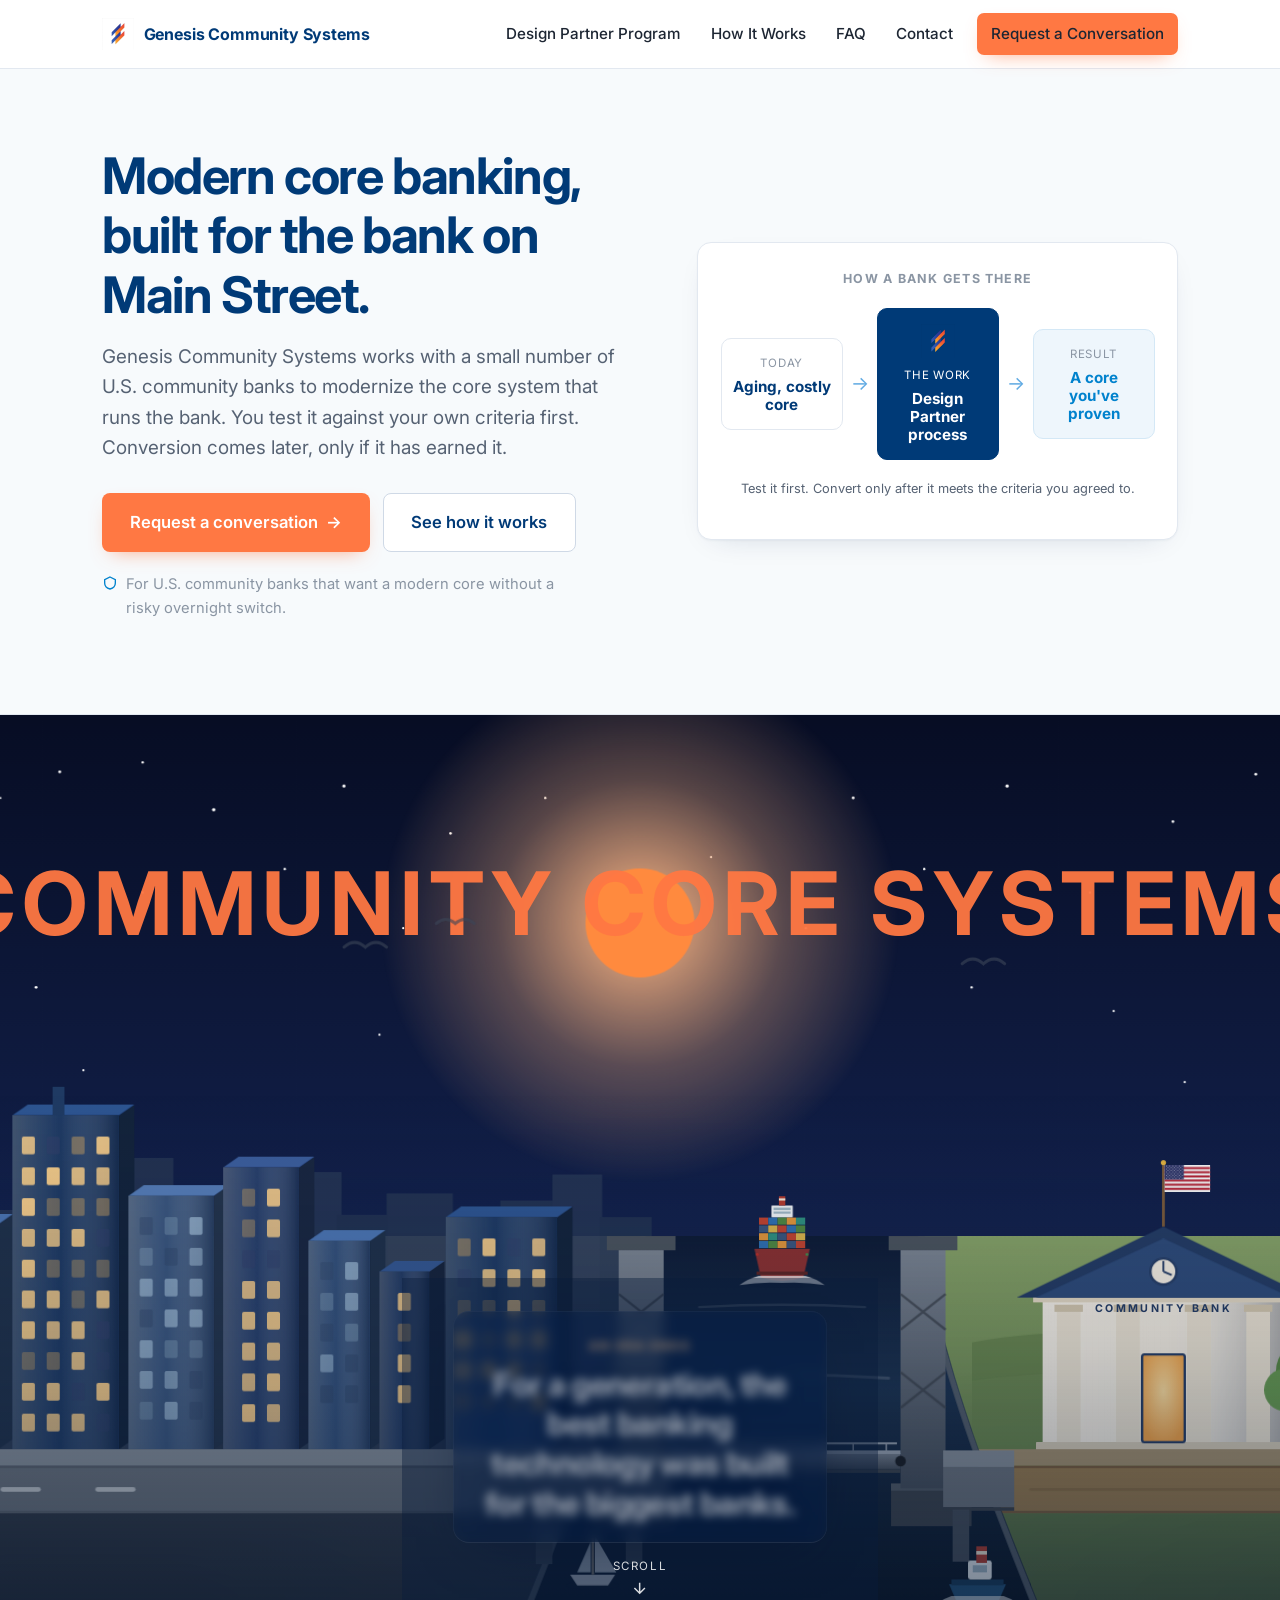
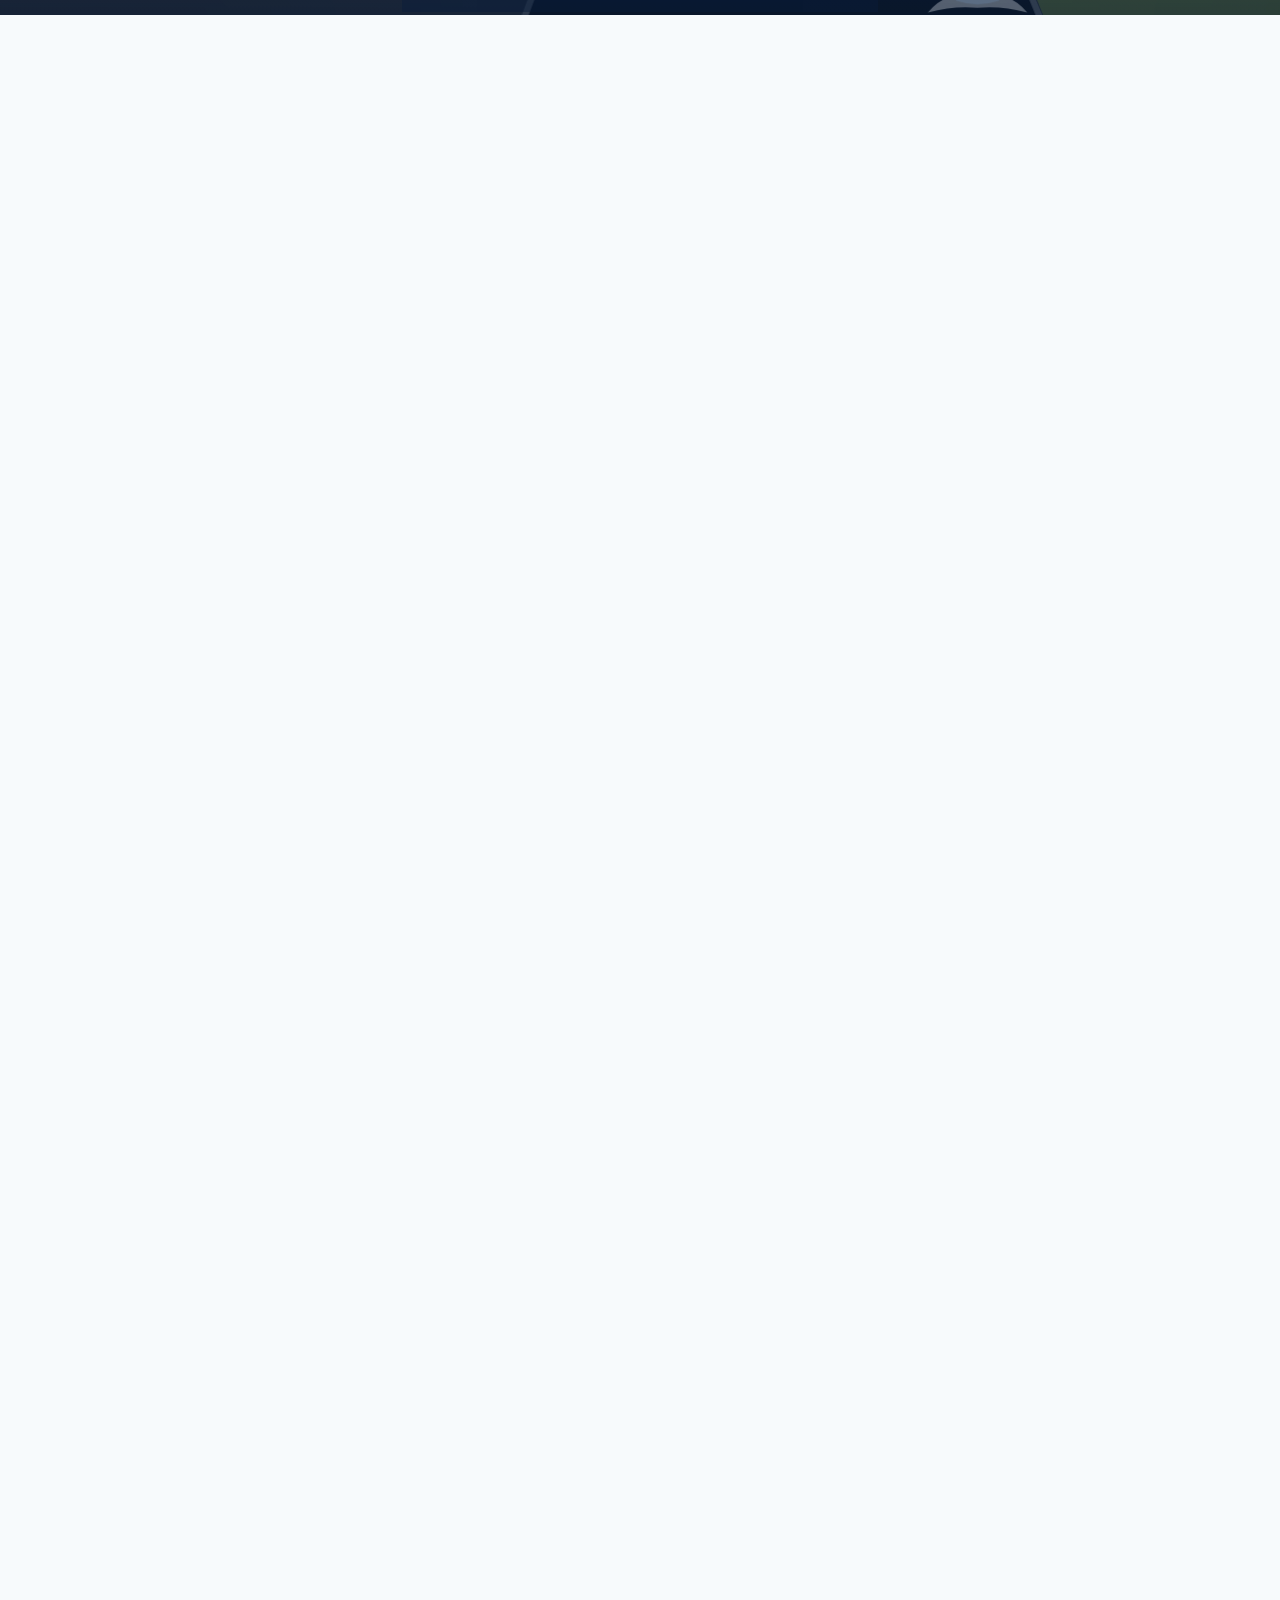
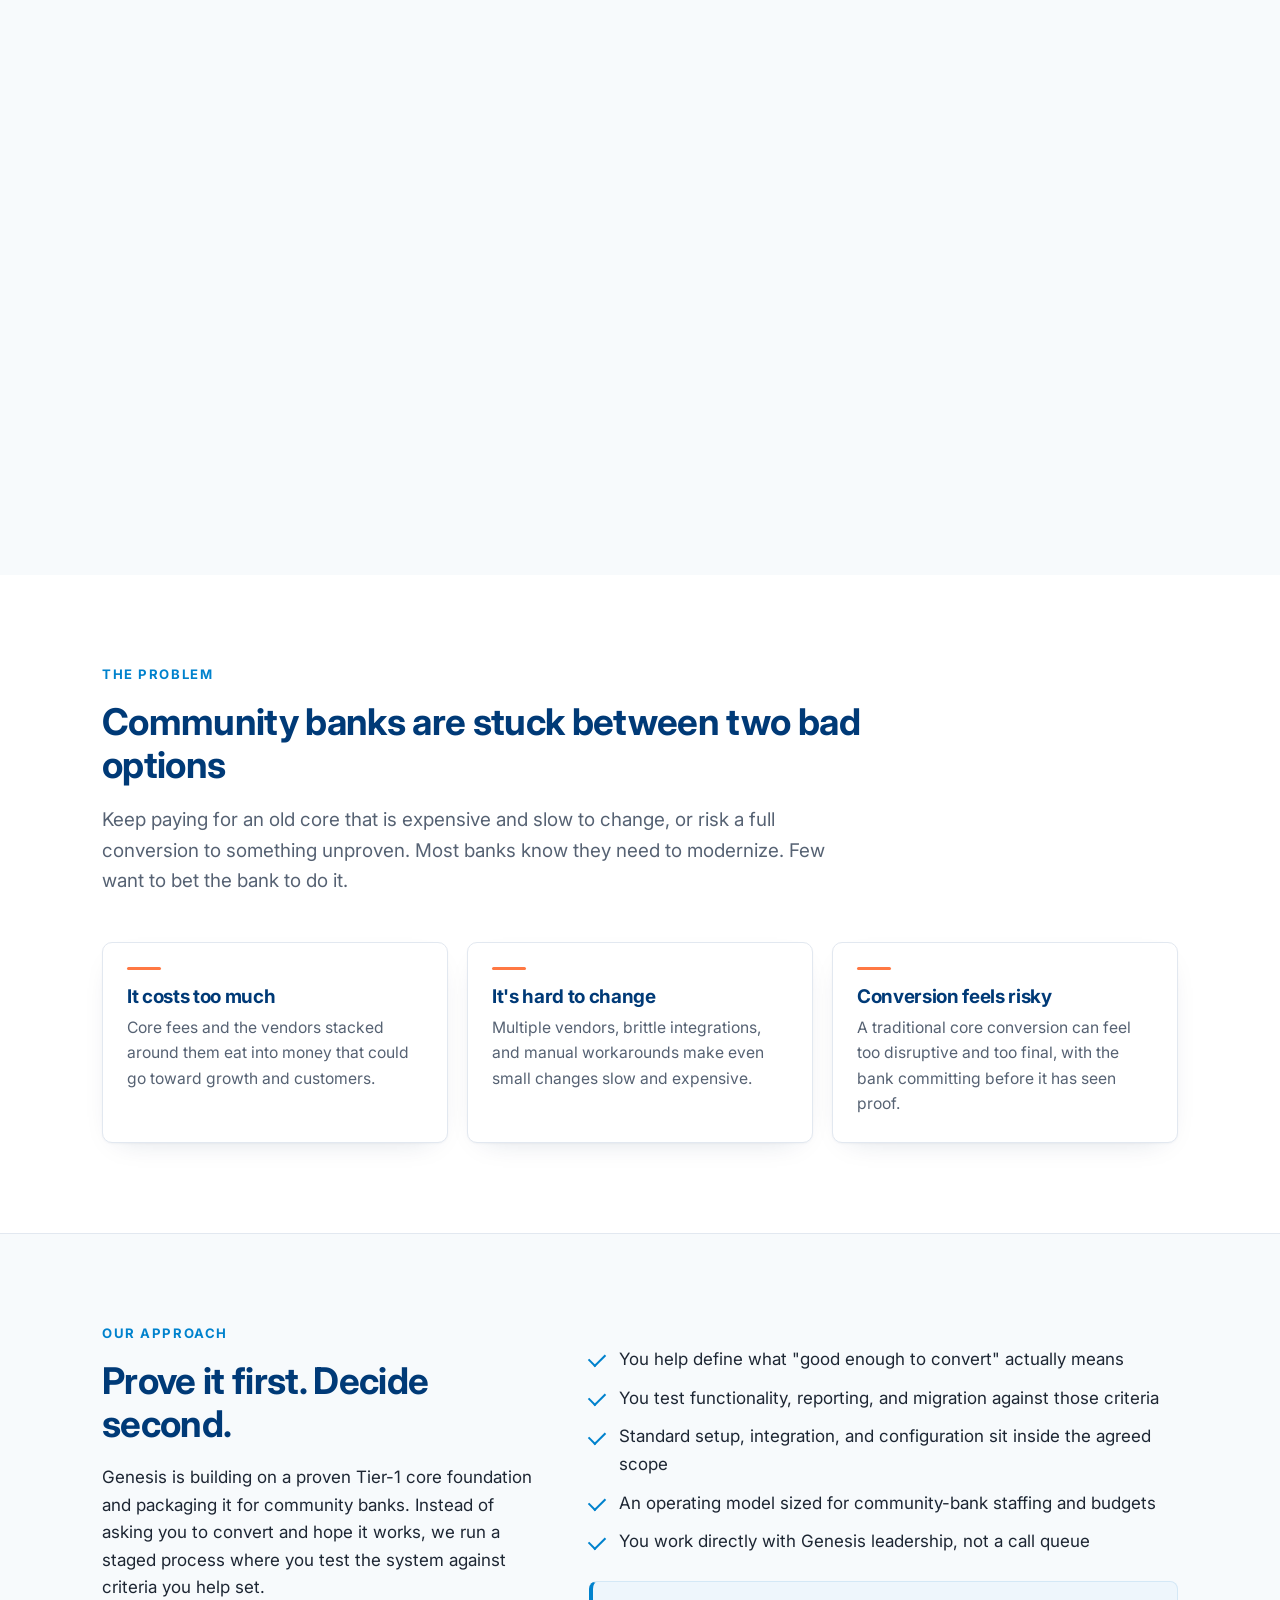
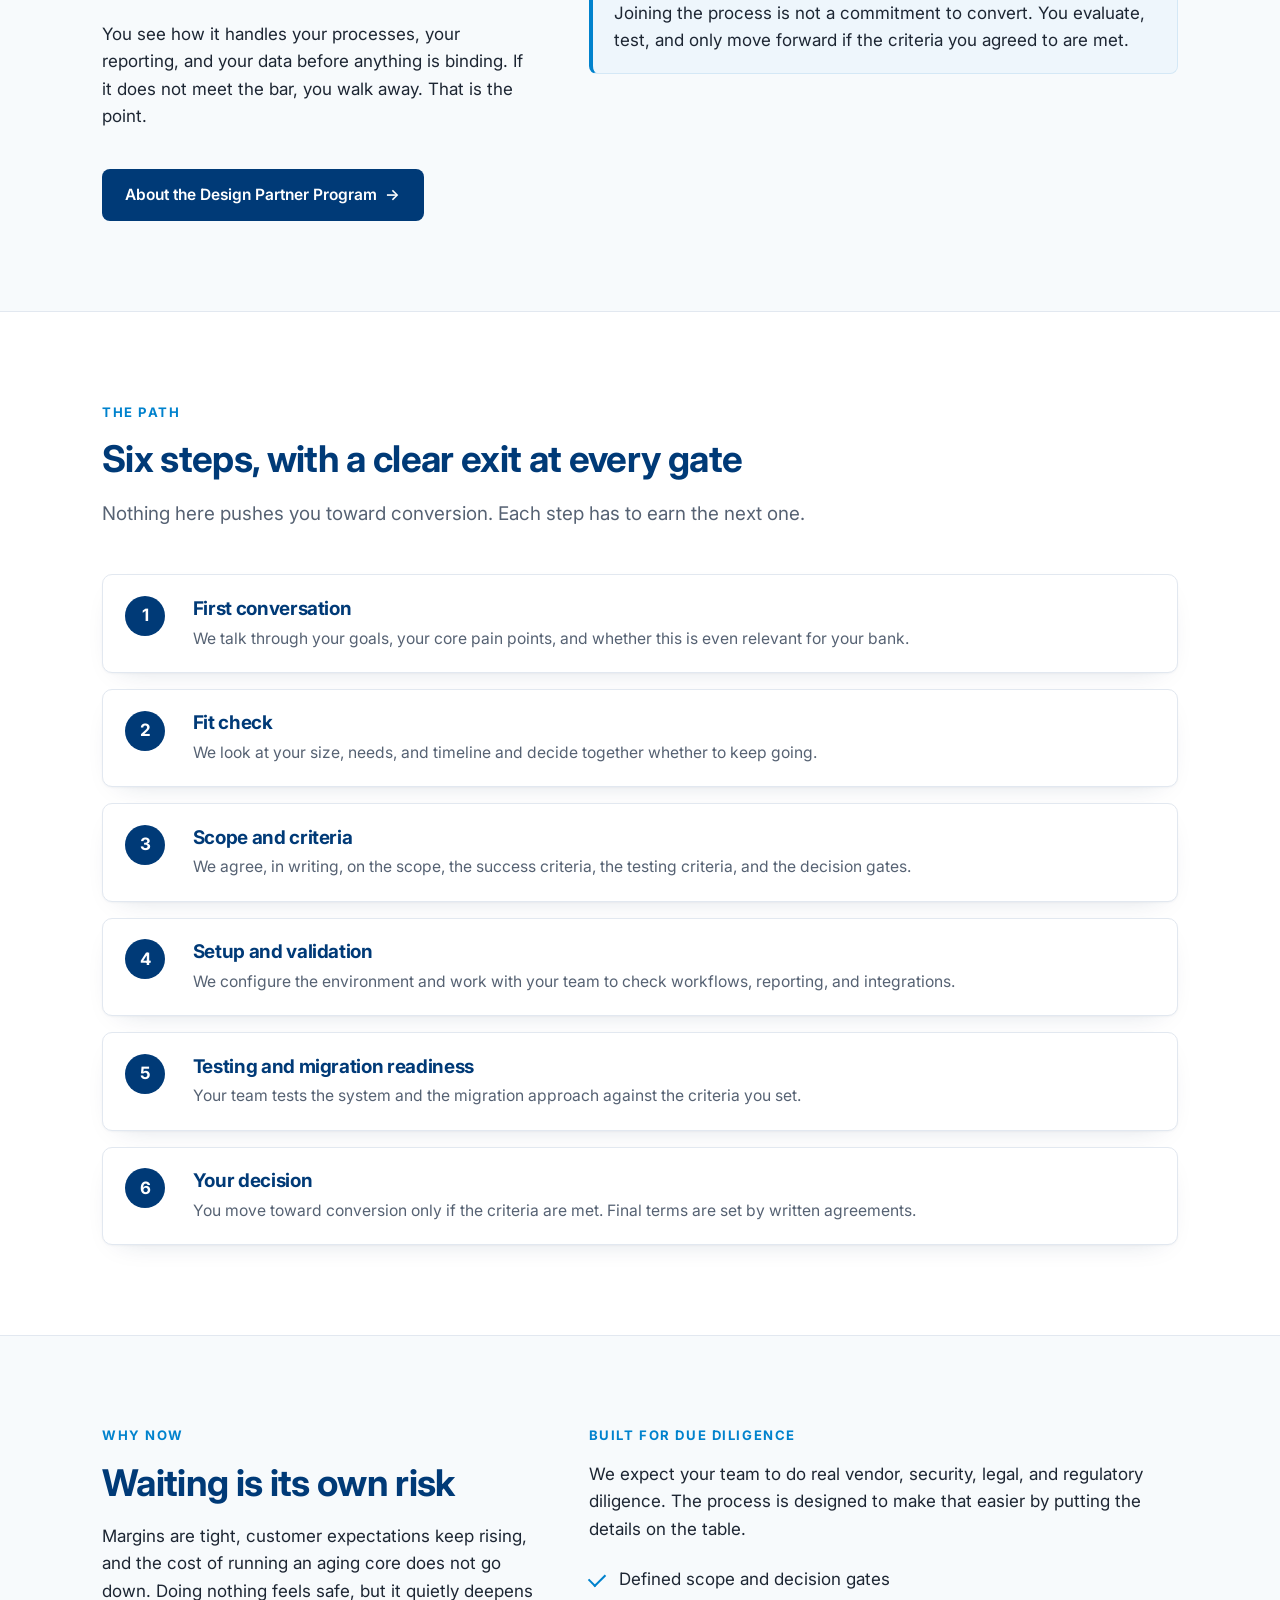
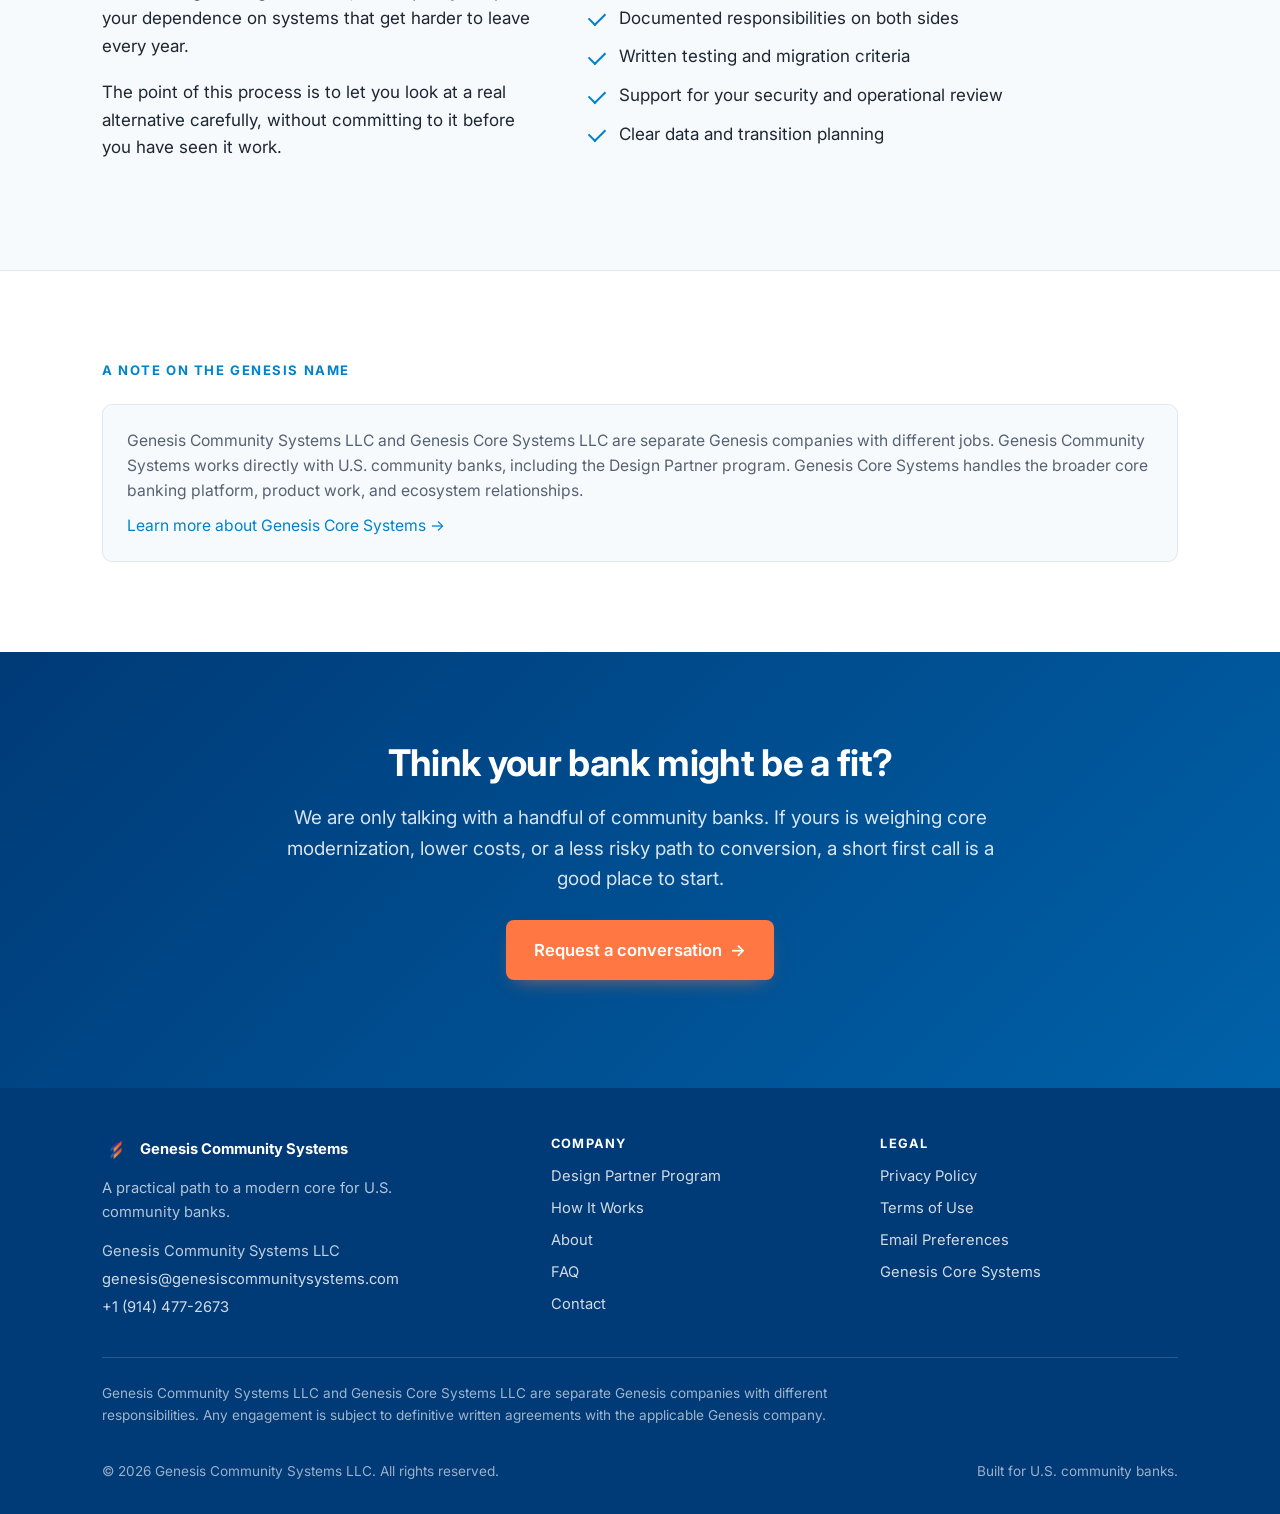
==== commit c576e32b: "Add social share/SEO meta tags, fix logo color and mobile nav, fix contact form submission - Add Ope" ====
--- a/index.html
+++ b/index.html
@@ -6,7 +6,22 @@
 <title>Genesis Community Systems | Core Modernization for Community Banks</title>
 <meta name="description" content="Genesis Community Systems helps a small number of U.S. community banks modernize their core system. You test it against your own criteria first, then decide. No overnight switch." />
 <meta name="theme-color" content="#003A77" />
+<link rel="canonical" href="https://genesiscommunitysystems.com/" />
 <link rel="icon" type="image/png" href="logo.png" />
+<link rel="apple-touch-icon" href="logo.png" />
+<meta property="og:type" content="website" />
+<meta property="og:site_name" content="Genesis Community Systems" />
+<meta property="og:title" content="Genesis Community Systems | Core Modernization for Community Banks" />
+<meta property="og:description" content="Genesis Community Systems helps a small number of U.S. community banks modernize their core system. You test it against your own criteria first, then decide. No overnight switch." />
+<meta property="og:url" content="https://genesiscommunitysystems.com/" />
+<meta property="og:image" content="https://genesiscommunitysystems.com/logo.png" />
+<meta property="og:image:width" content="1024" />
+<meta property="og:image:height" content="1024" />
+<meta property="og:image:alt" content="Genesis Community Systems logo" />
+<meta name="twitter:card" content="summary" />
+<meta name="twitter:title" content="Genesis Community Systems | Core Modernization for Community Banks" />
+<meta name="twitter:description" content="Genesis Community Systems helps a small number of U.S. community banks modernize their core system. You test it against your own criteria first, then decide. No overnight switch." />
+<meta name="twitter:image" content="https://genesiscommunitysystems.com/logo.png" />
 <link rel="preconnect" href="https://fonts.googleapis.com" />
 <link rel="preconnect" href="https://fonts.gstatic.com" crossorigin />
 <link href="https://fonts.googleapis.com/css2?family=Inter:wght@400;500;600;700&display=swap" rel="stylesheet" />
--- a/styles.css
+++ b/styles.css
@@ -72,10 +72,10 @@
   border-bottom:1px solid var(--line)}
 .nav-in{display:flex;align-items:center;justify-content:space-between;gap:1.5rem;height:68px;
   max-width:var(--maxw);margin:0 auto;padding:0 clamp(1.1rem,4vw,2rem)}
-.brand{display:flex;align-items:center;gap:.6rem;font-weight:700;color:var(--navy);letter-spacing:-.01em}
-.brand img{width:32px;height:32px}
+.brand{display:flex;align-items:center;gap:.6rem;min-width:0;font-weight:700;color:var(--navy);letter-spacing:-.01em}
+.brand img{width:32px;height:32px;flex-shrink:0}
 .brand-name{font-size:1rem;line-height:1.05}
-.brand-name em{font-style:normal;color:var(--muted);font-weight:600}
+.brand-name em{font-style:normal;color:inherit;font-weight:inherit}
 .menu{display:flex;align-items:center;gap:.3rem}
 .menu a{color:var(--ink);font-weight:500;font-size:.95rem;padding:.5rem .8rem;border-radius:7px}
 .menu a:hover{color:var(--navy);background:var(--soft)}
@@ -83,13 +83,18 @@
 .menu .btn{margin-left:.4rem}
 .menu-toggle{display:none;background:none;border:1px solid var(--line-2);border-radius:8px;padding:.45rem;cursor:pointer;color:var(--navy)}
 @media(max-width:880px){
+  .nav-in{gap:.9rem}
   .menu{position:fixed;top:68px;left:0;right:0;flex-direction:column;align-items:stretch;
     background:#fff;border-bottom:1px solid var(--line);padding:.6rem;gap:.1rem;
     transform:translateY(-130%);transition:transform .25s ease;box-shadow:var(--shadow)}
   .menu.open{transform:translateY(0)}
   .menu a{padding:.8rem}
   .menu .btn{margin:.4rem 0 0;justify-content:center}
-  .menu-toggle{display:inline-flex}
+  .menu-toggle{display:inline-flex;flex-shrink:0}
+}
+@media(max-width:380px){
+  .brand img{width:28px;height:28px}
+  .brand-name{font-size:.88rem}
 }
 
 /* ---------- Hero ---------- */
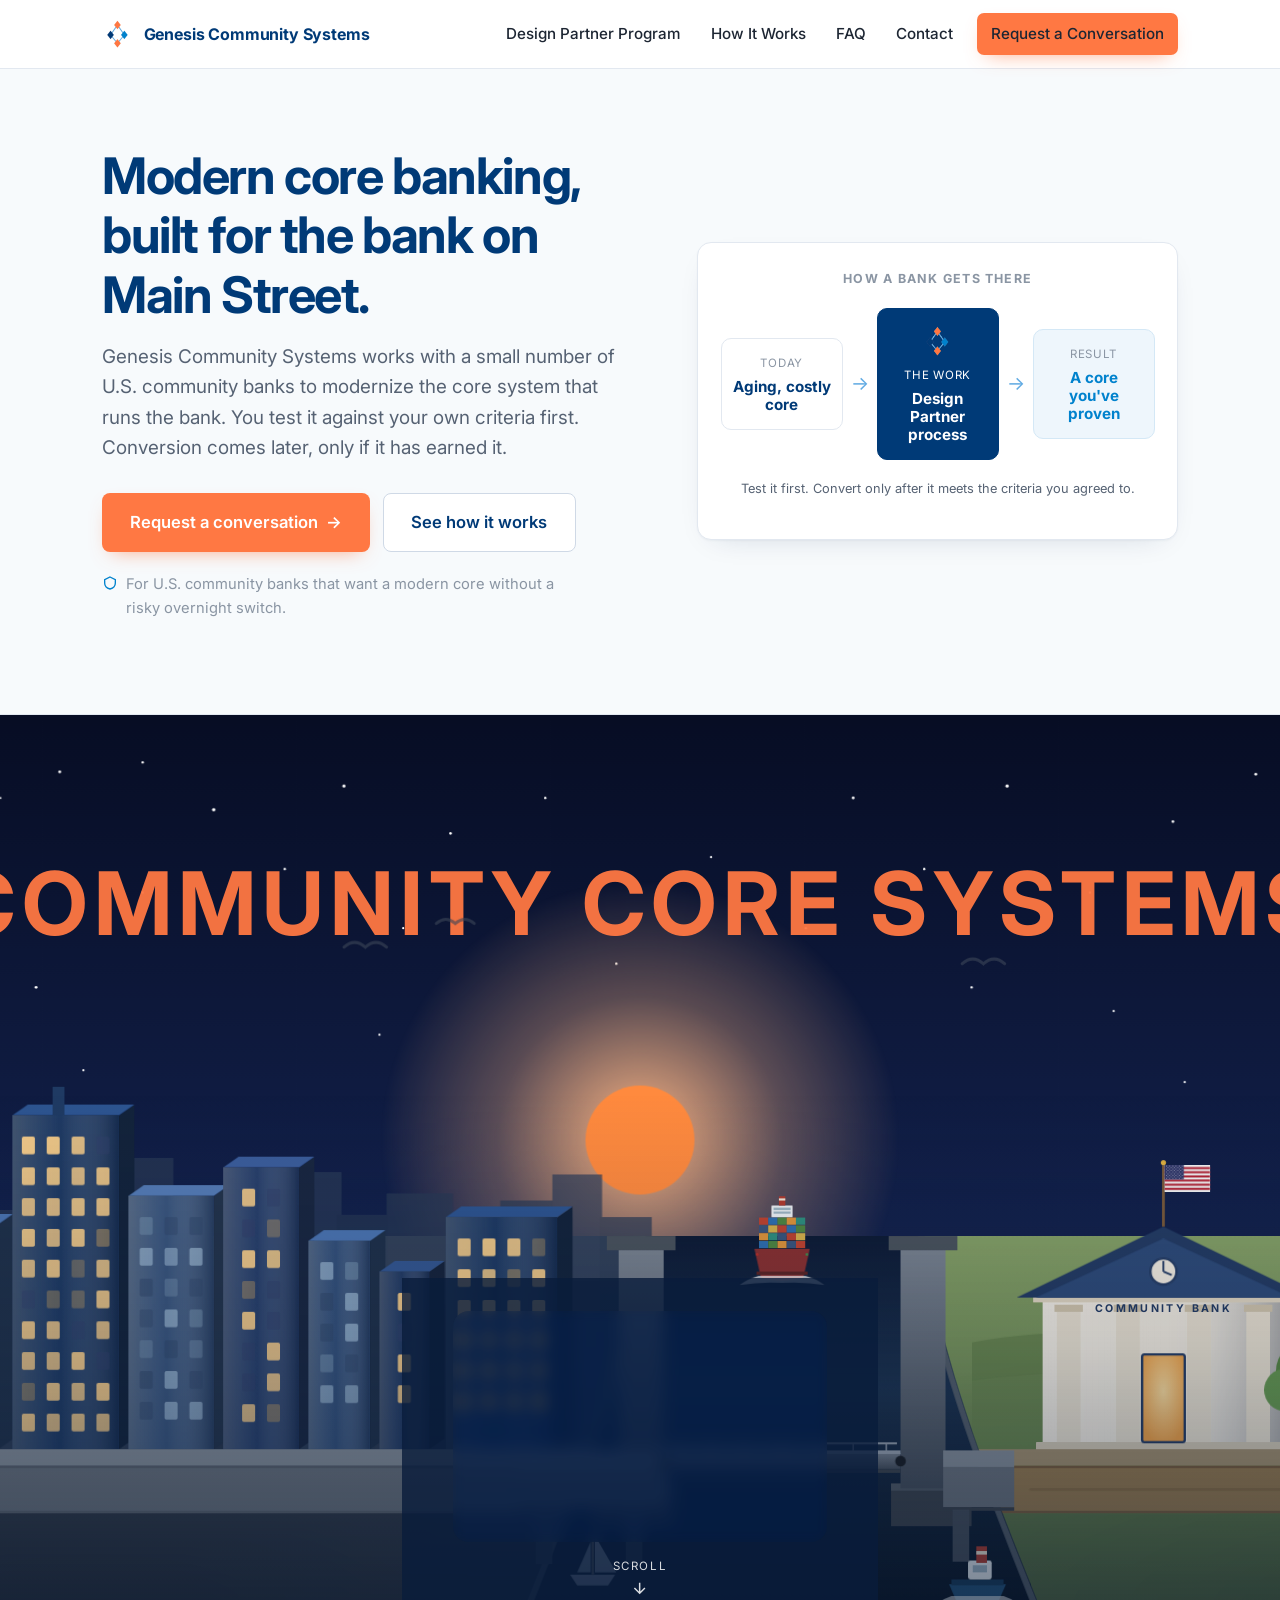
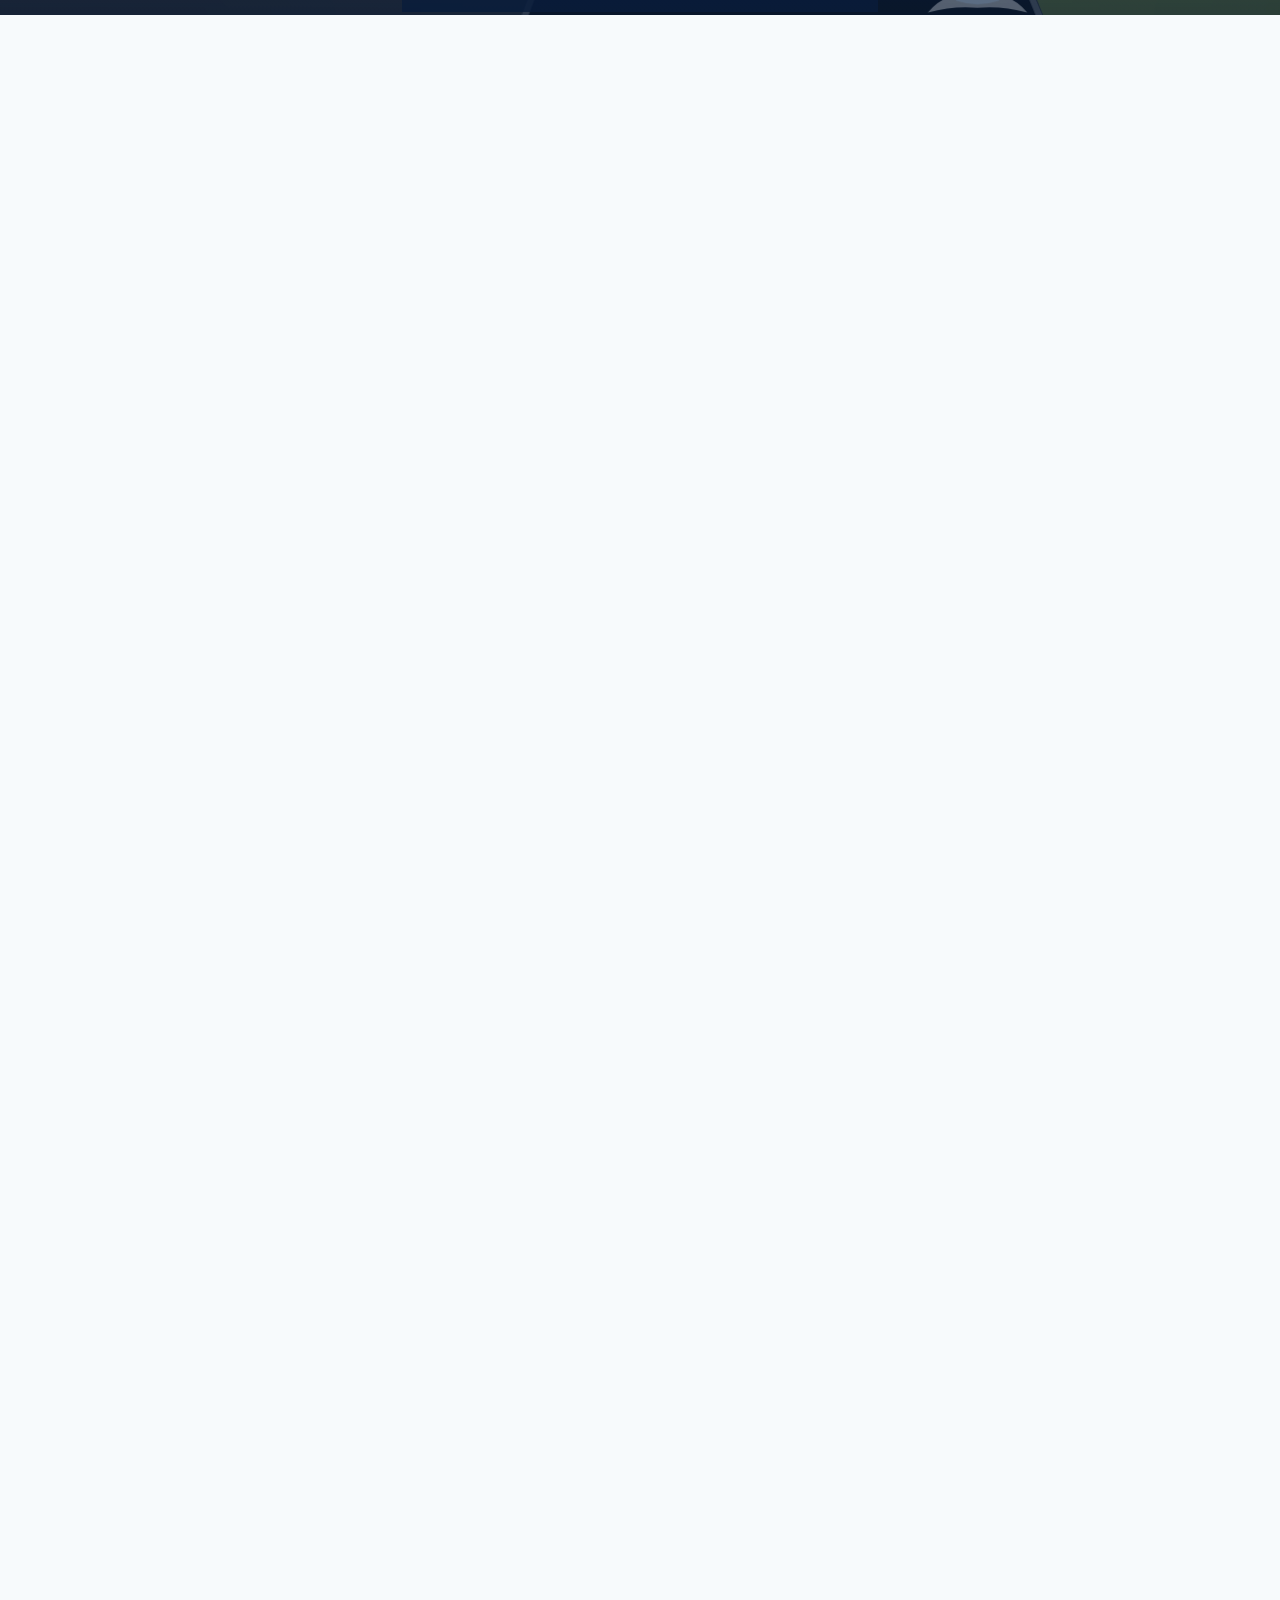
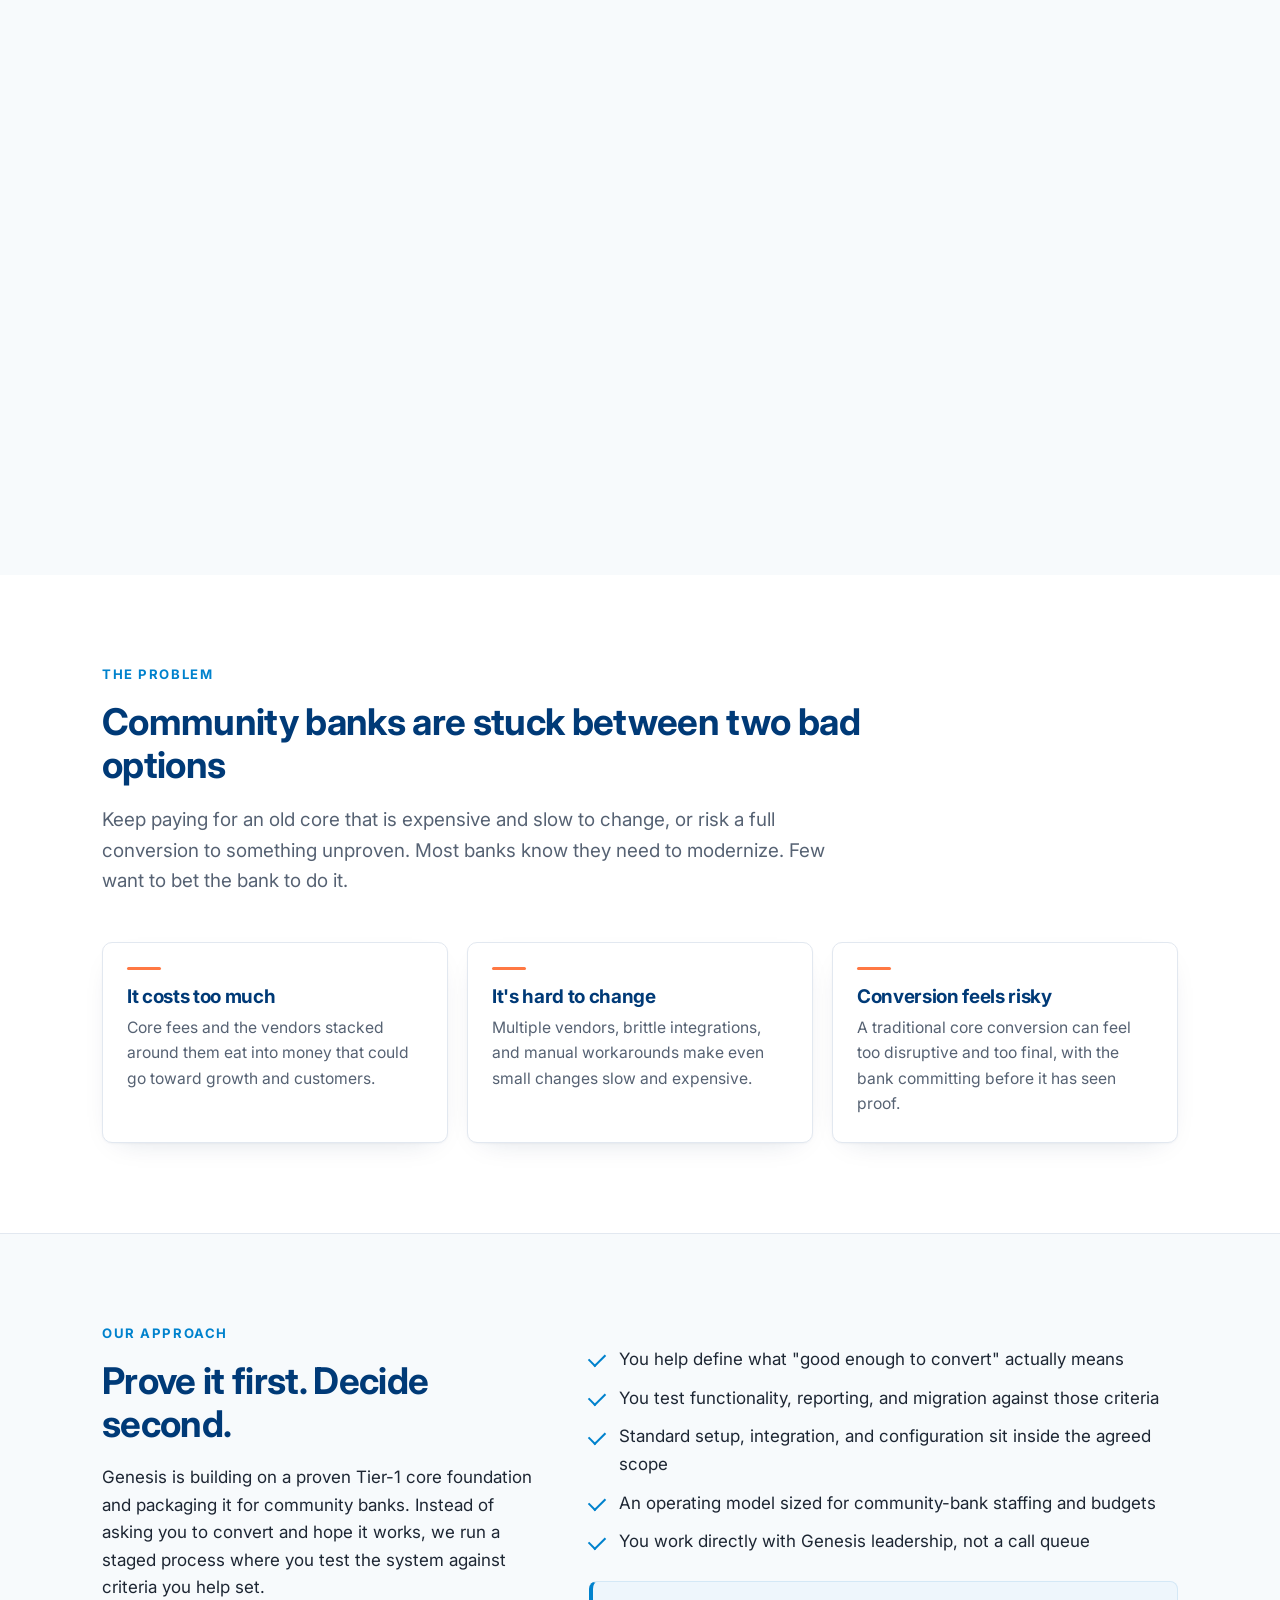
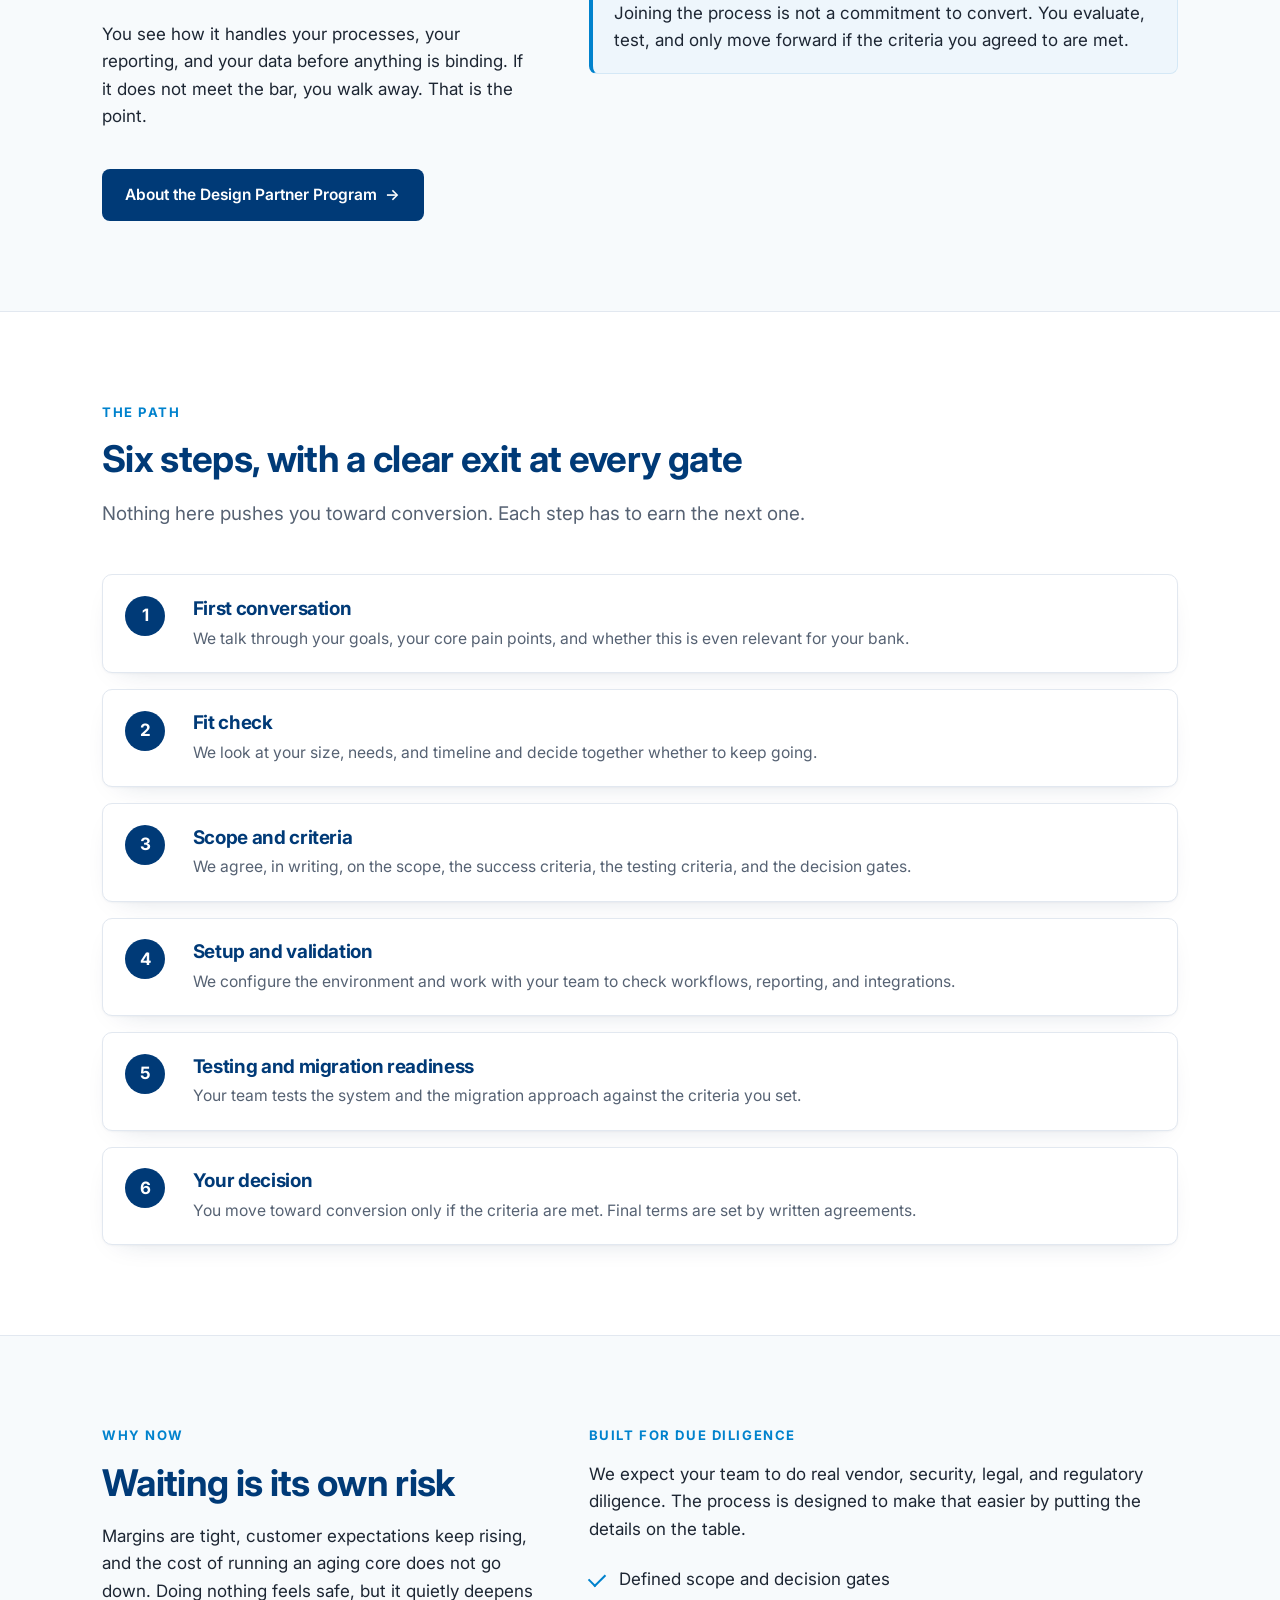
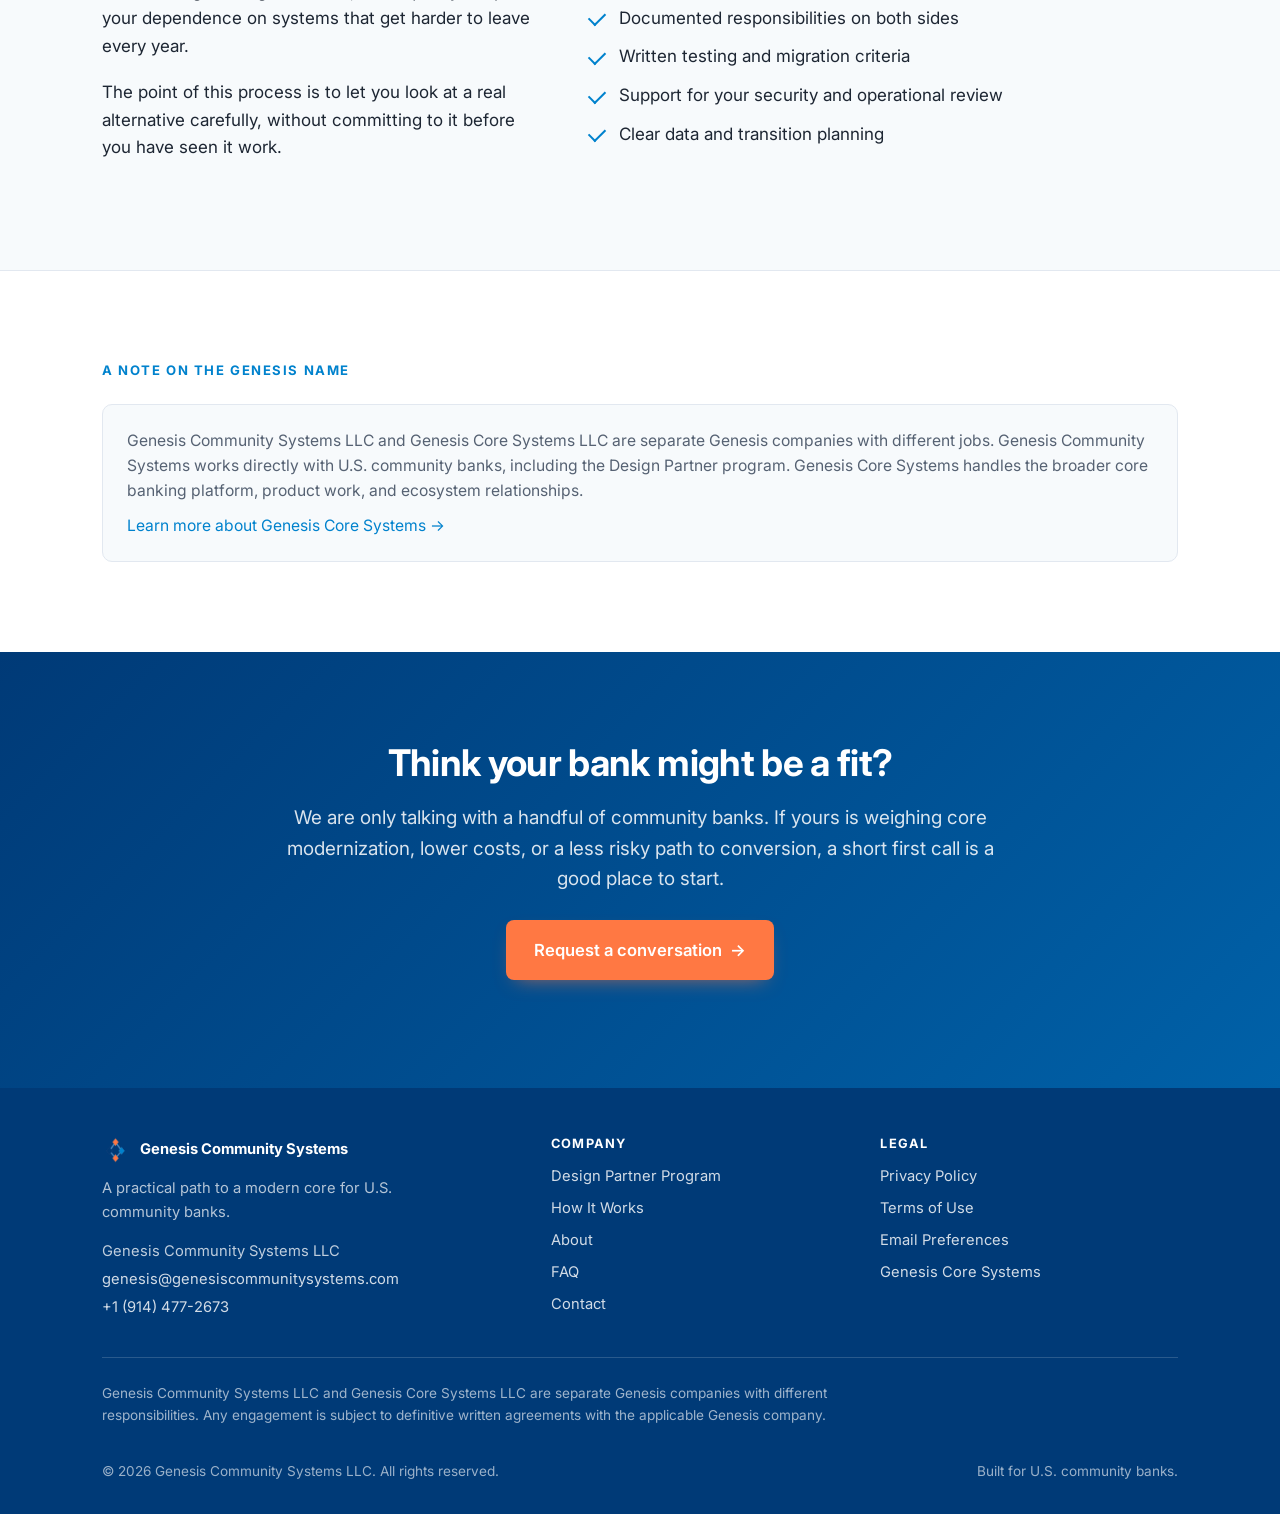
==== commit 37241d11: "Replace logo with new diamond mark and add branded scrollbar - New transparent 1024x1024 genesis-log" ====
--- a/index.html
+++ b/index.html
@@ -7,21 +7,21 @@
 <meta name="description" content="Genesis Community Systems helps a small number of U.S. community banks modernize their core system. You test it against your own criteria first, then decide. No overnight switch." />
 <meta name="theme-color" content="#003A77" />
 <link rel="canonical" href="https://genesiscommunitysystems.com/" />
-<link rel="icon" type="image/png" href="logo.png" />
-<link rel="apple-touch-icon" href="logo.png" />
+<link rel="icon" type="image/png" href="genesis-logo.png" />
+<link rel="apple-touch-icon" href="genesis-logo.png" />
 <meta property="og:type" content="website" />
 <meta property="og:site_name" content="Genesis Community Systems" />
 <meta property="og:title" content="Genesis Community Systems | Core Modernization for Community Banks" />
 <meta property="og:description" content="Genesis Community Systems helps a small number of U.S. community banks modernize their core system. You test it against your own criteria first, then decide. No overnight switch." />
 <meta property="og:url" content="https://genesiscommunitysystems.com/" />
-<meta property="og:image" content="https://genesiscommunitysystems.com/logo.png" />
+<meta property="og:image" content="https://genesiscommunitysystems.com/genesis-logo.png" />
 <meta property="og:image:width" content="1024" />
 <meta property="og:image:height" content="1024" />
 <meta property="og:image:alt" content="Genesis Community Systems logo" />
 <meta name="twitter:card" content="summary" />
 <meta name="twitter:title" content="Genesis Community Systems | Core Modernization for Community Banks" />
 <meta name="twitter:description" content="Genesis Community Systems helps a small number of U.S. community banks modernize their core system. You test it against your own criteria first, then decide. No overnight switch." />
-<meta name="twitter:image" content="https://genesiscommunitysystems.com/logo.png" />
+<meta name="twitter:image" content="https://genesiscommunitysystems.com/genesis-logo.png" />
 <link rel="preconnect" href="https://fonts.googleapis.com" />
 <link rel="preconnect" href="https://fonts.gstatic.com" crossorigin />
 <link href="https://fonts.googleapis.com/css2?family=Inter:wght@400;500;600;700&display=swap" rel="stylesheet" />
@@ -33,7 +33,7 @@
 <header class="nav" data-nav>
   <div class="nav-in">
     <a class="brand" href="index.html" aria-label="Genesis Community Systems">
-      <img src="logo.png" alt="" />
+      <img src="genesis-logo.png" alt="" />
       <span class="brand-name">Genesis <em>Community&nbsp;Systems</em></span>
     </a>
     <nav class="menu" id="menu" aria-label="Primary">
@@ -76,7 +76,7 @@
             </div>
             <div class="darrow">&rarr;</div>
             <div class="dnode process">
-              <img class="mark" src="logo.png" alt="" />
+              <img class="mark" src="genesis-logo.png" alt="" />
               <small>The work</small>
               <b>Design Partner process</b>
             </div>
@@ -670,7 +670,7 @@
   <div class="wrap">
     <div class="foot-top">
       <div class="foot-brand-col">
-        <div class="foot-brand"><img src="logo.png" alt="" /> Genesis Community Systems</div>
+        <div class="foot-brand"><img src="genesis-logo.png" alt="" /> Genesis Community Systems</div>
         <p class="foot-tag">A practical path to a modern core for U.S. community banks.</p>
         <div class="foot-contact">
           <div>Genesis Community Systems LLC</div>
--- a/styles.css
+++ b/styles.css
@@ -41,6 +41,13 @@
 strong{color:var(--navy)}
 .skip{position:absolute;left:-9999px;top:0;background:var(--navy);color:#fff;padding:.5rem 1rem;z-index:200}
 .skip:focus{left:0}
+
+/* ---------- Scrollbar (branded) ---------- */
+html{scrollbar-width:thin;scrollbar-color:#0082CD #eef2f7}
+::-webkit-scrollbar{width:12px;height:12px}
+::-webkit-scrollbar-track{background:#eef2f7}
+::-webkit-scrollbar-thumb{background:#0082CD;border-radius:7px;border:3px solid #eef2f7}
+::-webkit-scrollbar-thumb:hover{background:#003A77}
 
 .wrap{width:100%;max-width:var(--maxw);margin:0 auto;padding:0 clamp(1.1rem,4vw,2rem)}
 .band{padding:clamp(3.5rem,7vw,6rem) 0}
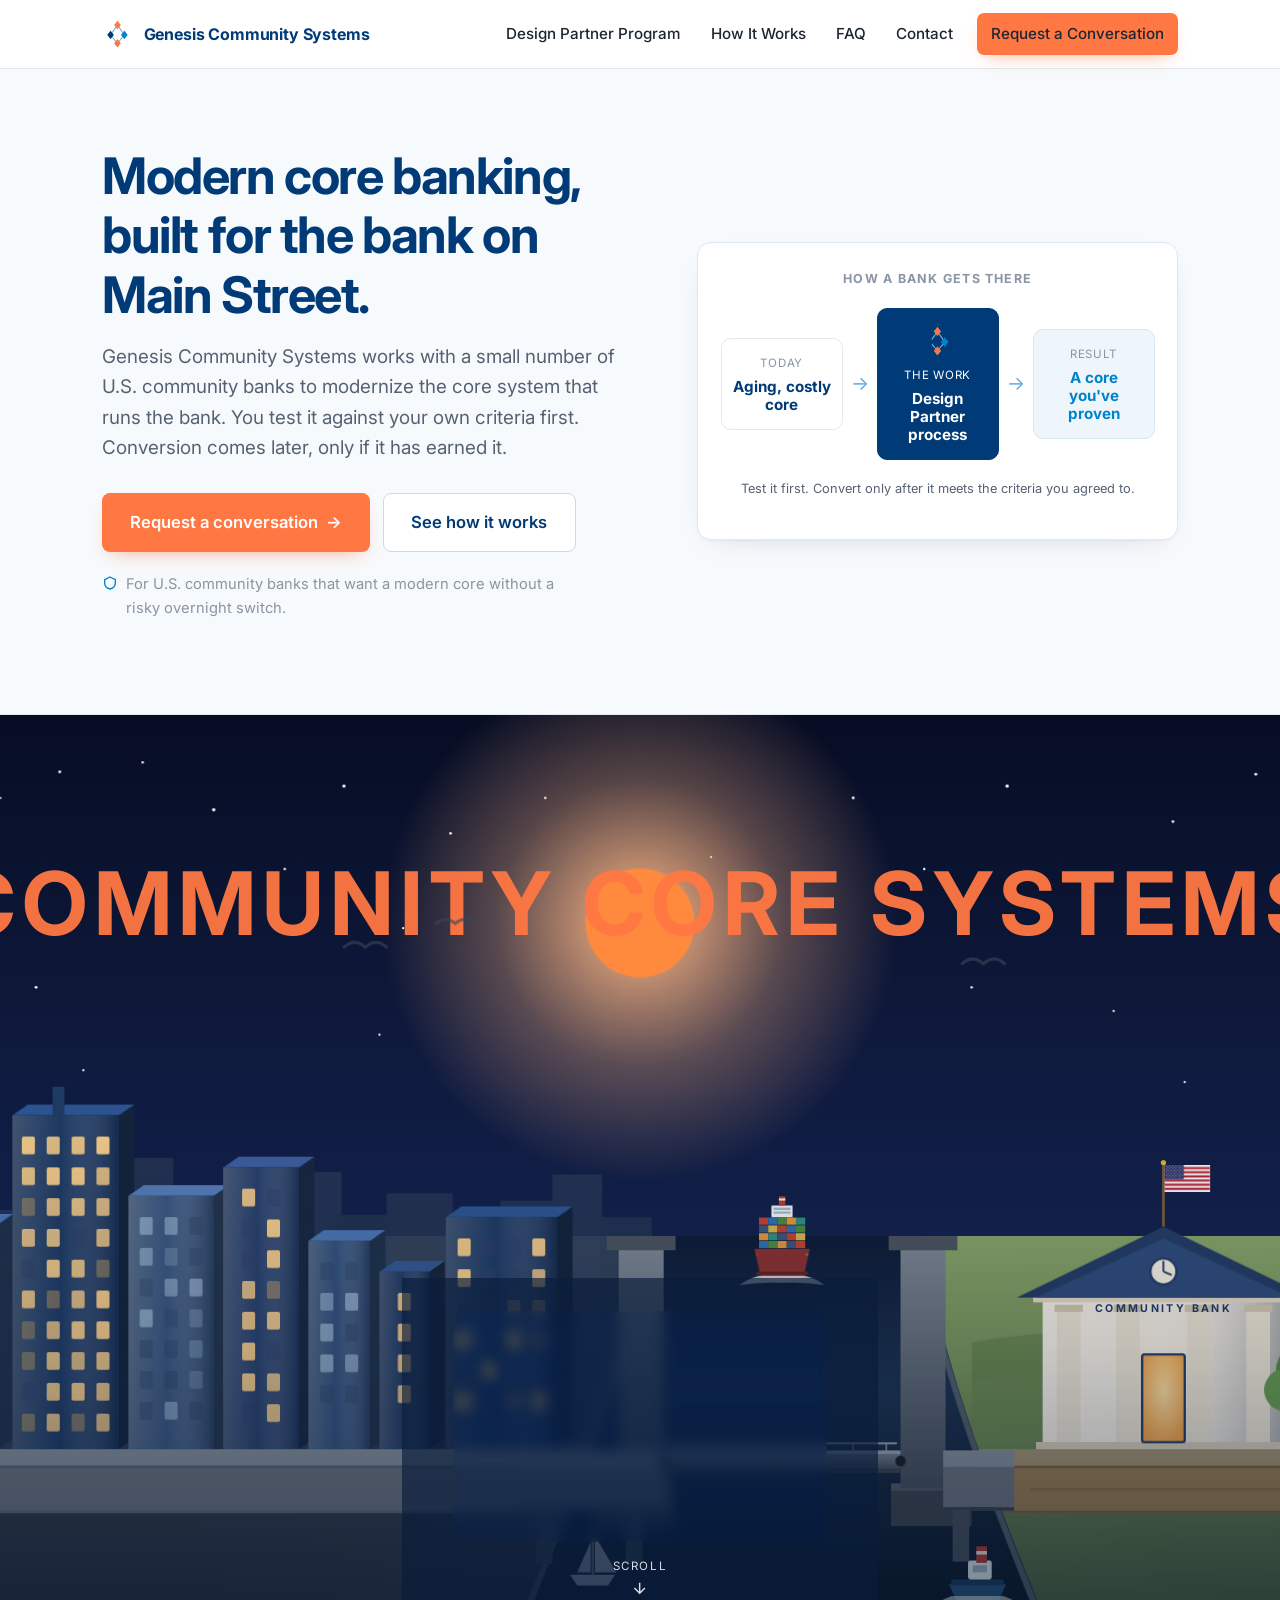
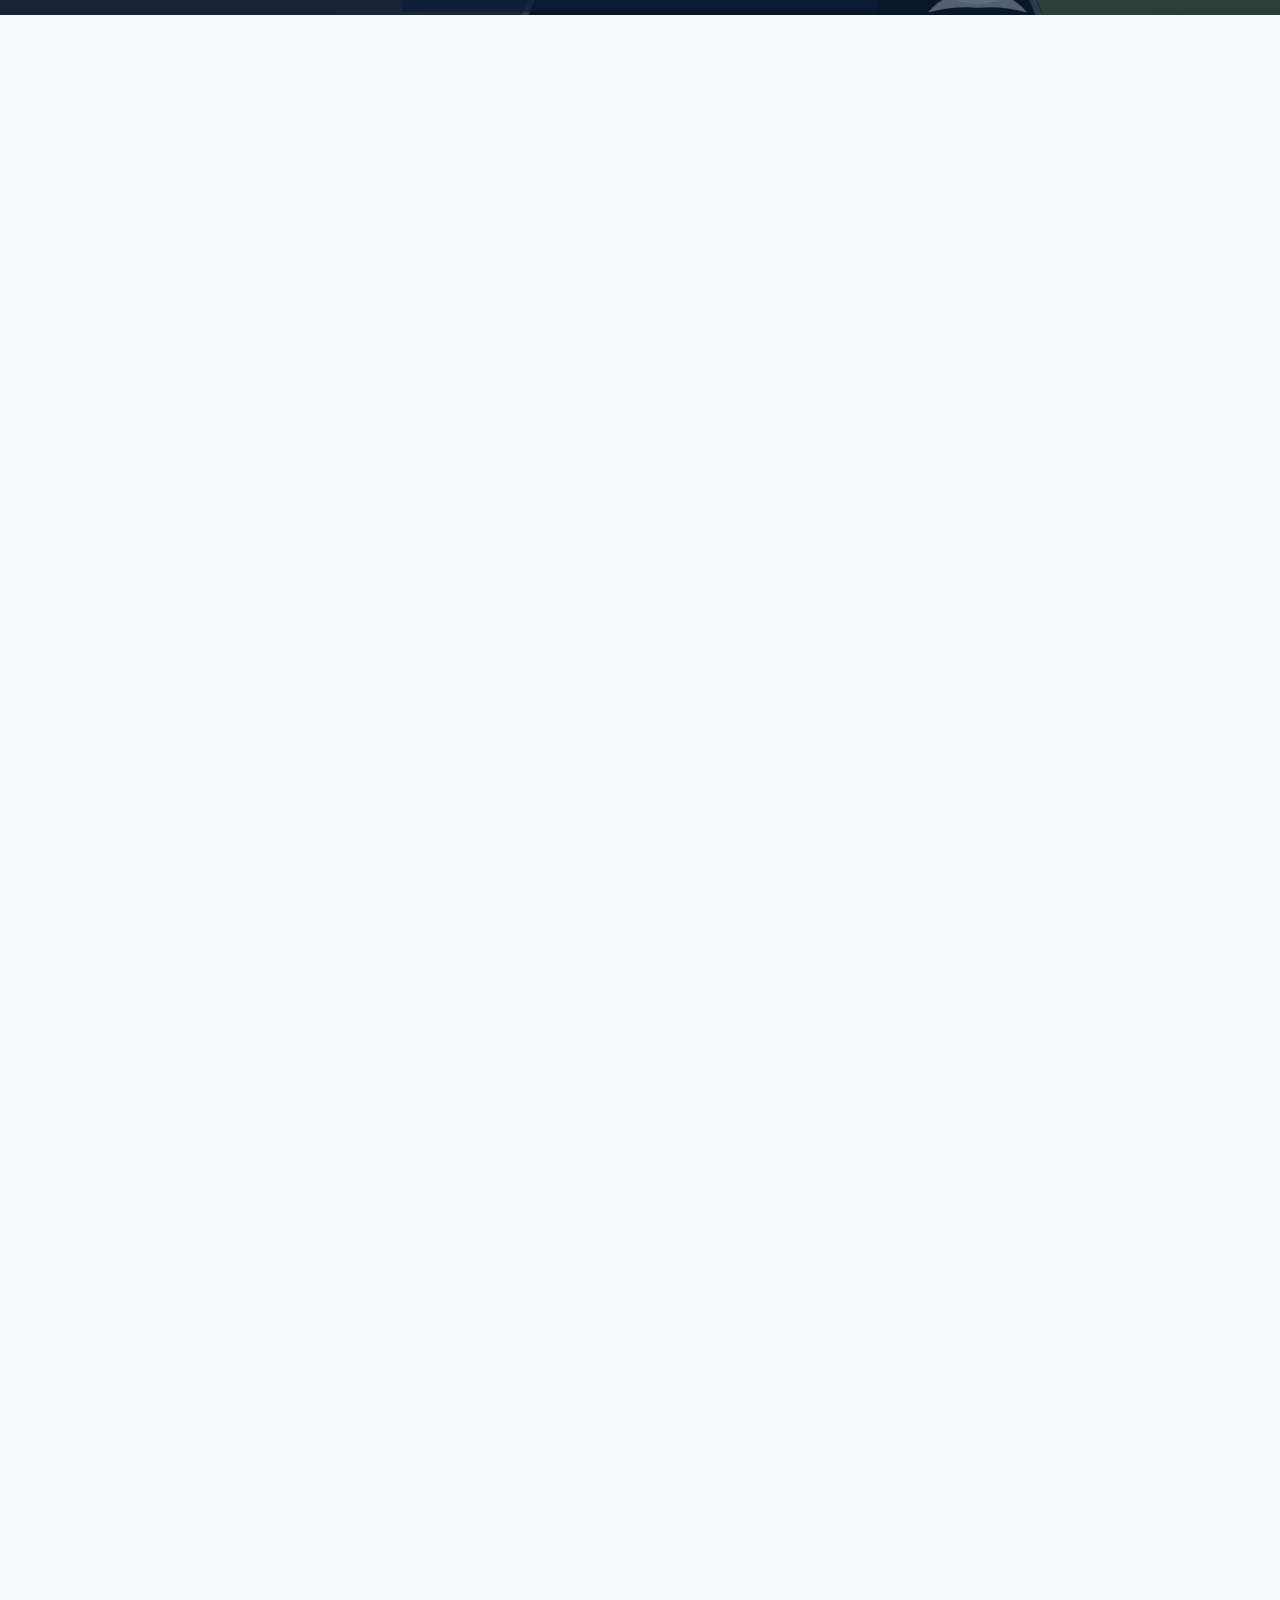
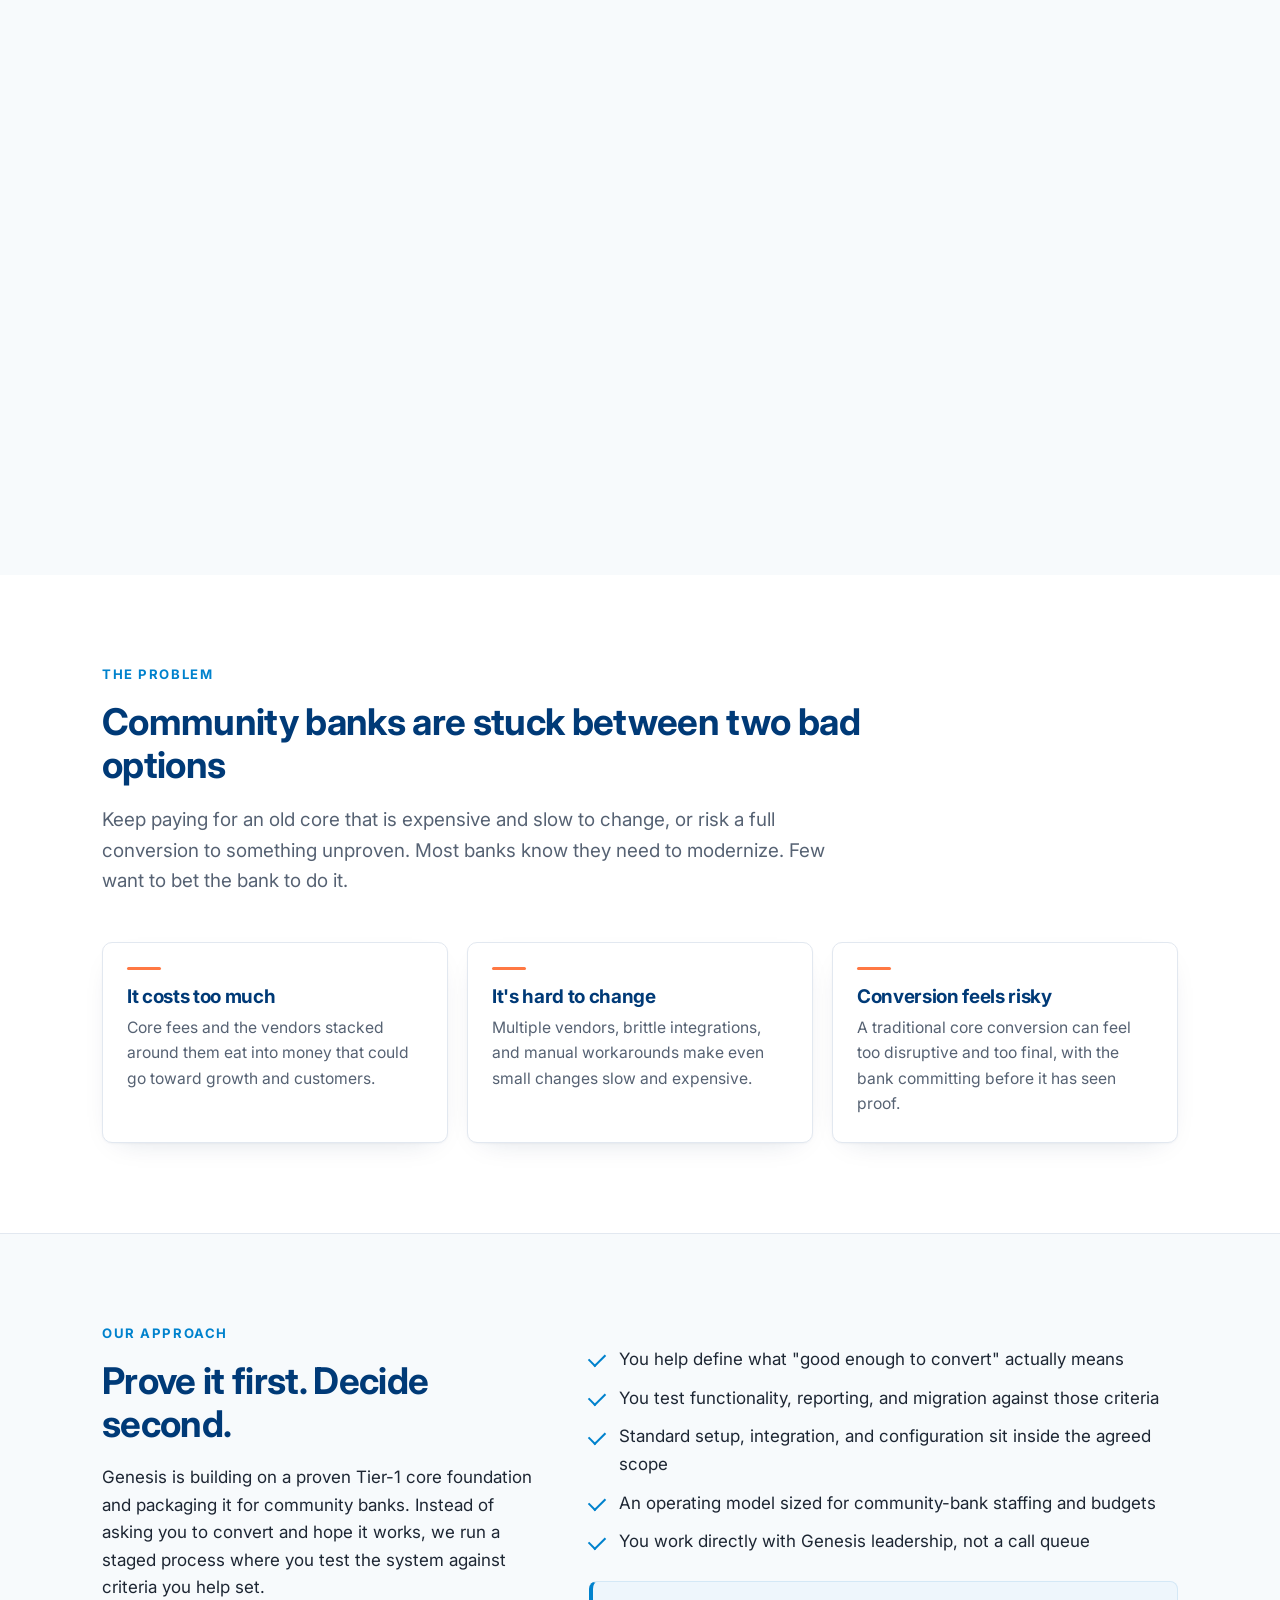
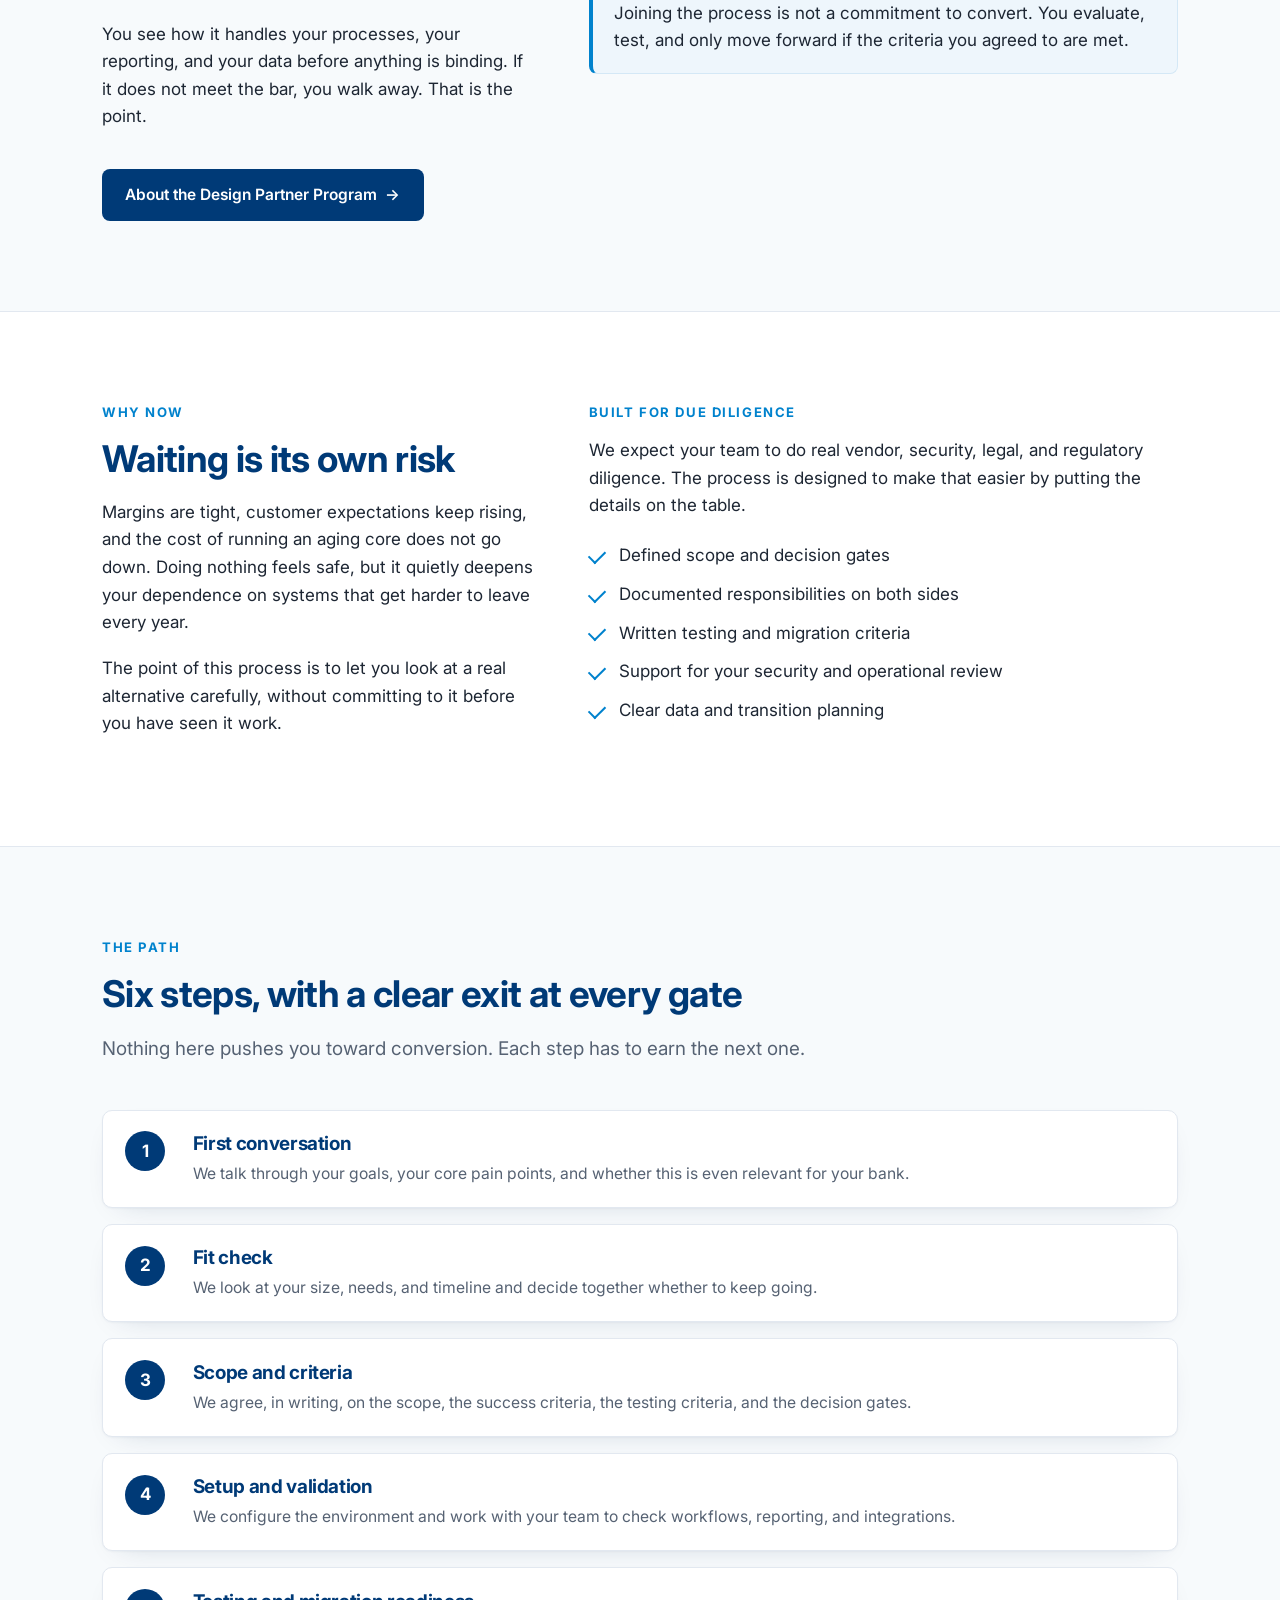
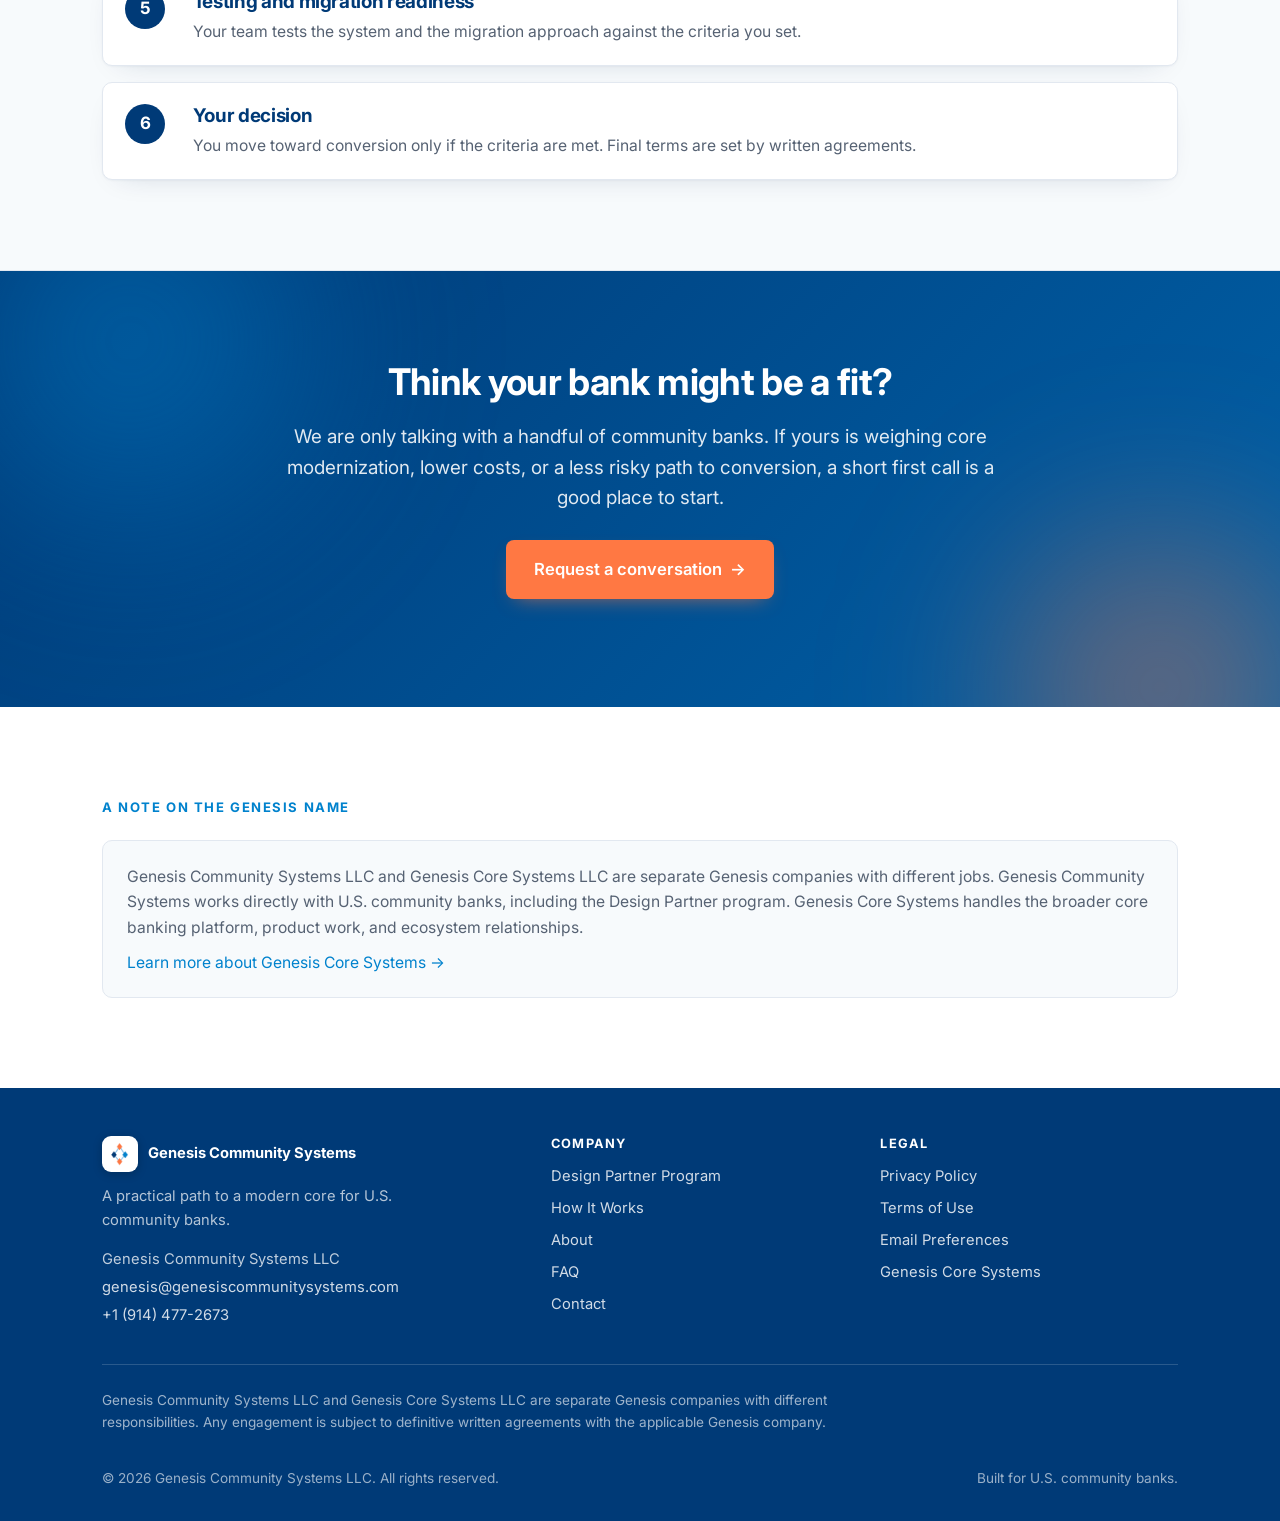
==== commit 0db2f8d9: "Homepage: move CTA after six steps, add animated glow, fix footer logo contrast - Reorder homepage s" ====
--- a/index.html
+++ b/index.html
@@ -599,27 +599,8 @@
     </div>
   </section>
 
-  <!-- HOW IT WORKS -->
+  <!-- WHY NOW -->
   <section class="band">
-    <div class="wrap">
-      <div class="section-head rise">
-        <p class="kicker">The path</p>
-        <h2>Six steps, with a clear exit at every gate</h2>
-        <p class="lead">Nothing here pushes you toward conversion. Each step has to earn the next one.</p>
-      </div>
-      <ol class="steps">
-        <li class="rise"><div><h3>First conversation</h3><p>We talk through your goals, your core pain points, and whether this is even relevant for your bank.</p></div></li>
-        <li class="rise"><div><h3>Fit check</h3><p>We look at your size, needs, and timeline and decide together whether to keep going.</p></div></li>
-        <li class="rise"><div><h3>Scope and criteria</h3><p>We agree, in writing, on the scope, the success criteria, the testing criteria, and the decision gates.</p></div></li>
-        <li class="rise"><div><h3>Setup and validation</h3><p>We configure the environment and work with your team to check workflows, reporting, and integrations.</p></div></li>
-        <li class="rise"><div><h3>Testing and migration readiness</h3><p>Your team tests the system and the migration approach against the criteria you set.</p></div></li>
-        <li class="rise"><div><h3>Your decision</h3><p>You move toward conversion only if the criteria are met. Final terms are set by written agreements.</p></div></li>
-      </ol>
-    </div>
-  </section>
-
-  <!-- WHY NOW -->
-  <section class="band soft">
     <div class="wrap split">
       <div class="rise">
         <p class="kicker">Why now</p>
@@ -641,16 +622,22 @@
     </div>
   </section>
 
-  <!-- RELATIONSHIP -->
-  <section class="band">
+  <!-- HOW IT WORKS -->
+  <section class="band soft">
     <div class="wrap">
-      <div class="section-head rise" style="margin-bottom:1.4rem">
-        <p class="kicker">A note on the Genesis name</p>
-      </div>
-      <div class="relnote rise">
-        <p>Genesis Community Systems LLC and Genesis Core Systems LLC are separate Genesis companies with different jobs. Genesis Community Systems works directly with U.S. community banks, including the Design Partner program. Genesis Core Systems handles the broader core banking platform, product work, and ecosystem relationships.</p>
-        <p><a href="https://www.genesiscoresystems.com/" target="_blank" rel="noopener">Learn more about Genesis Core Systems &rarr;</a></p>
-      </div>
+      <div class="section-head rise">
+        <p class="kicker">The path</p>
+        <h2>Six steps, with a clear exit at every gate</h2>
+        <p class="lead">Nothing here pushes you toward conversion. Each step has to earn the next one.</p>
+      </div>
+      <ol class="steps">
+        <li class="rise"><div><h3>First conversation</h3><p>We talk through your goals, your core pain points, and whether this is even relevant for your bank.</p></div></li>
+        <li class="rise"><div><h3>Fit check</h3><p>We look at your size, needs, and timeline and decide together whether to keep going.</p></div></li>
+        <li class="rise"><div><h3>Scope and criteria</h3><p>We agree, in writing, on the scope, the success criteria, the testing criteria, and the decision gates.</p></div></li>
+        <li class="rise"><div><h3>Setup and validation</h3><p>We configure the environment and work with your team to check workflows, reporting, and integrations.</p></div></li>
+        <li class="rise"><div><h3>Testing and migration readiness</h3><p>Your team tests the system and the migration approach against the criteria you set.</p></div></li>
+        <li class="rise"><div><h3>Your decision</h3><p>You move toward conversion only if the criteria are met. Final terms are set by written agreements.</p></div></li>
+      </ol>
     </div>
   </section>
 
@@ -660,6 +647,19 @@
       <h2 class="rise">Think your bank might be a fit?</h2>
       <p class="lead rise">We are only talking with a handful of community banks. If yours is weighing core modernization, lower costs, or a less risky path to conversion, a short first call is a good place to start.</p>
       <p class="rise" style="margin-top:1.6rem"><a class="btn btn-primary btn-lg" href="contact.html">Request a conversation <span class="ar">&rarr;</span></a></p>
+    </div>
+  </section>
+
+  <!-- RELATIONSHIP -->
+  <section class="band">
+    <div class="wrap">
+      <div class="section-head rise" style="margin-bottom:1.4rem">
+        <p class="kicker">A note on the Genesis name</p>
+      </div>
+      <div class="relnote rise">
+        <p>Genesis Community Systems LLC and Genesis Core Systems LLC are separate Genesis companies with different jobs. Genesis Community Systems works directly with U.S. community banks, including the Design Partner program. Genesis Core Systems handles the broader core banking platform, product work, and ecosystem relationships.</p>
+        <p><a href="https://www.genesiscoresystems.com/" target="_blank" rel="noopener">Learn more about Genesis Core Systems &rarr;</a></p>
+      </div>
     </div>
   </section>
 
--- a/styles.css
+++ b/styles.css
@@ -180,11 +180,20 @@
 @media(max-width:840px){.split{grid-template-columns:1fr;gap:1.5rem}}
 
 /* dark CTA */
-.cta-dark{background:var(--navy-grad);color:#fff}
+.cta-dark{position:relative;overflow:hidden;background:var(--navy-grad);color:#fff}
 .cta-dark h2{color:#fff}
-.cta-dark p{color:rgba(255,255,255,.85);max-width:60ch;margin-inline:auto}
-.cta-dark .wrap{text-align:center}
-.cta-dark .lead{color:rgba(255,255,255,.85);margin-inline:auto}
+.cta-dark p{color:rgba(255,255,255,.88);max-width:60ch;margin-inline:auto}
+.cta-dark .wrap{position:relative;z-index:1;text-align:center}
+.cta-dark .lead{color:rgba(255,255,255,.88);margin-inline:auto}
+/* drifting brand-color aurora glows behind the CTA */
+.cta-dark::before,.cta-dark::after{content:"";position:absolute;border-radius:50%;filter:blur(70px);pointer-events:none;z-index:0}
+.cta-dark::before{width:540px;height:540px;top:-200px;left:-140px;
+  background:radial-gradient(circle,rgba(0,130,205,.55),rgba(0,130,205,0) 70%);animation:ctaGlowA 15s ease-in-out infinite}
+.cta-dark::after{width:480px;height:480px;bottom:-220px;right:-120px;
+  background:radial-gradient(circle,rgba(255,120,67,.5),rgba(255,120,67,0) 70%);animation:ctaGlowB 18s ease-in-out infinite}
+@keyframes ctaGlowA{0%,100%{transform:translate(0,0) scale(1)}50%{transform:translate(70px,50px) scale(1.12)}}
+@keyframes ctaGlowB{0%,100%{transform:translate(0,0) scale(1)}50%{transform:translate(-60px,-40px) scale(1.1)}}
+@media(prefers-reduced-motion:reduce){.cta-dark::before,.cta-dark::after{animation:none}}
 
 /* relationship note block */
 .relnote{background:var(--soft);border:1px solid var(--line);border-radius:var(--radius);padding:1.4rem 1.5rem}
@@ -241,7 +250,7 @@
 .foot a:hover{color:#fff}
 .foot-top{display:grid;grid-template-columns:1.4fr 1fr 1fr;gap:2rem;padding-bottom:2rem;border-bottom:1px solid rgba(255,255,255,.16)}
 .foot-brand{display:flex;align-items:center;gap:.6rem;color:#fff;font-weight:700;margin-bottom:.8rem}
-.foot-brand img{width:28px;height:28px}
+.foot-brand img{width:36px;height:36px;background:#fff;border-radius:9px;padding:5px;box-shadow:0 2px 10px rgba(0,0,0,.22)}
 .foot-tag{color:rgba(255,255,255,.7);max-width:34ch;margin:0 0 1rem}
 .foot-contact{color:rgba(255,255,255,.75)}
 .foot-contact div{margin-bottom:.25rem}
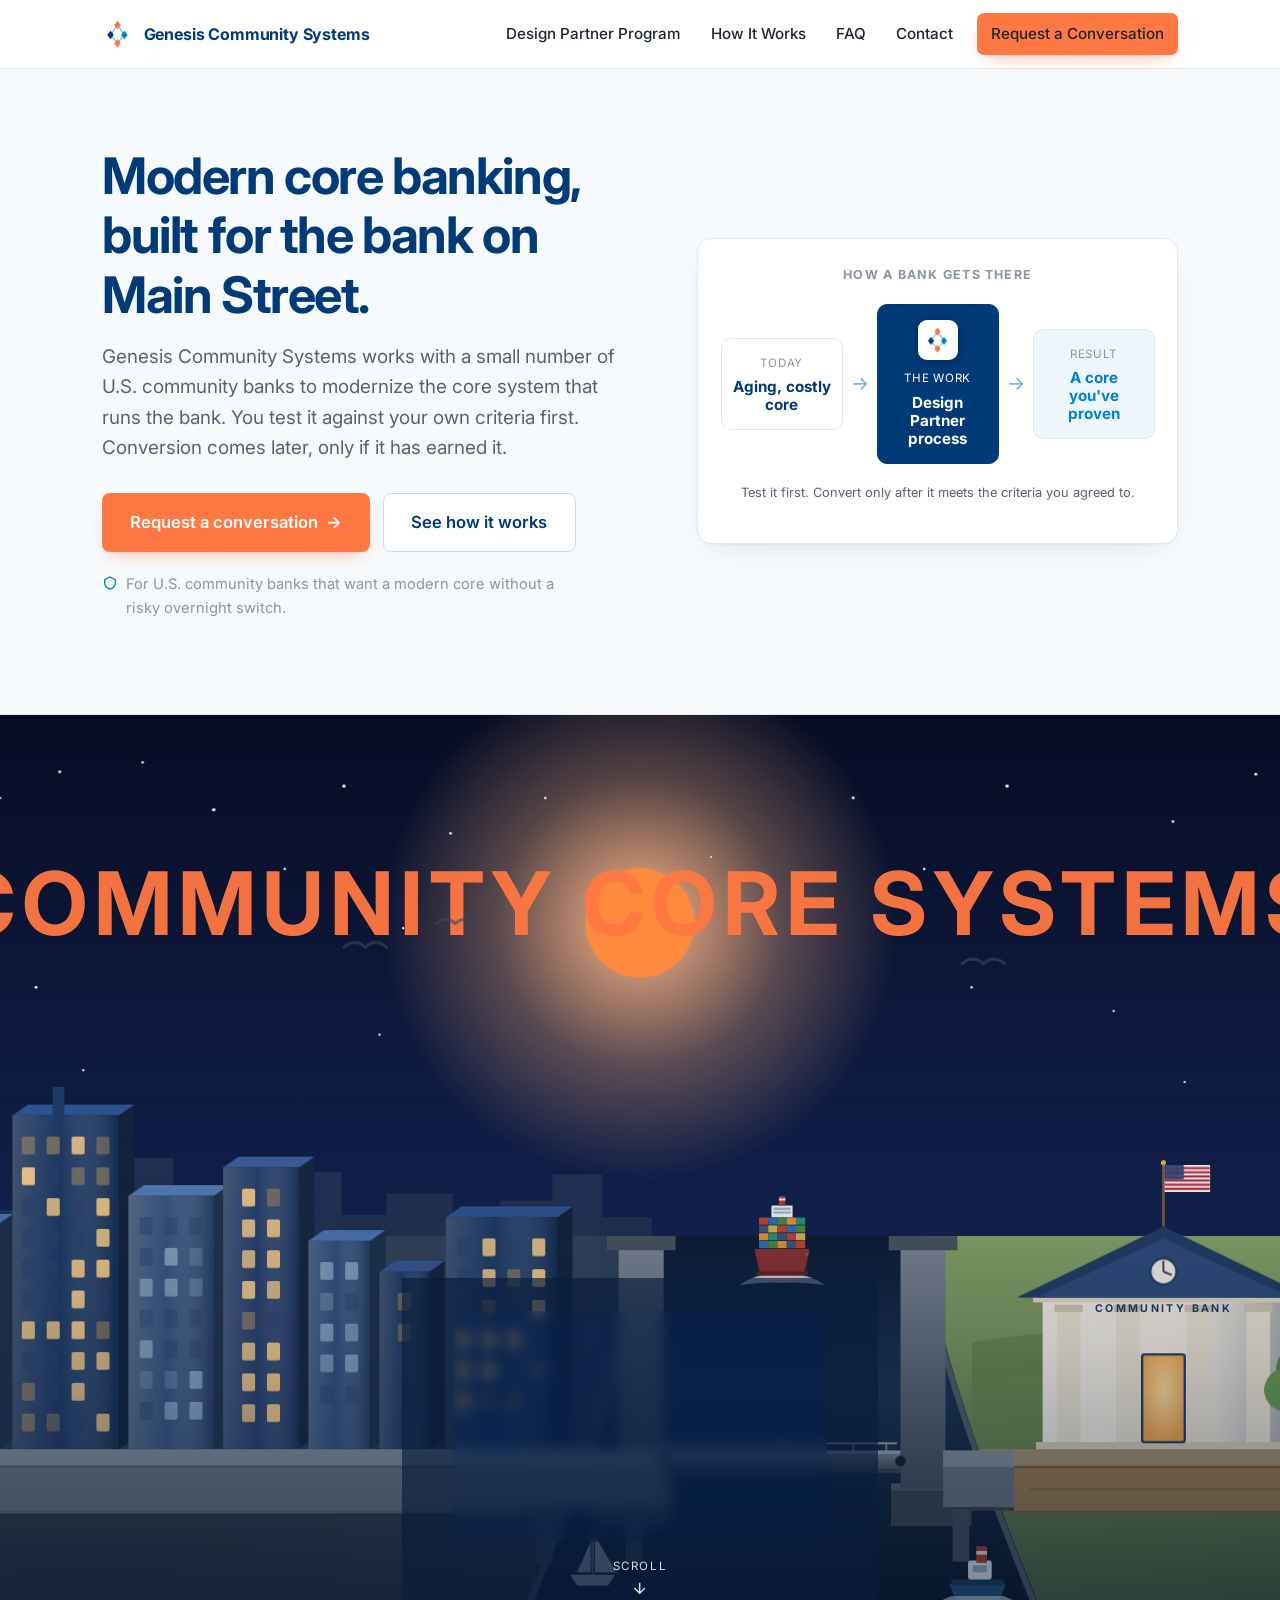
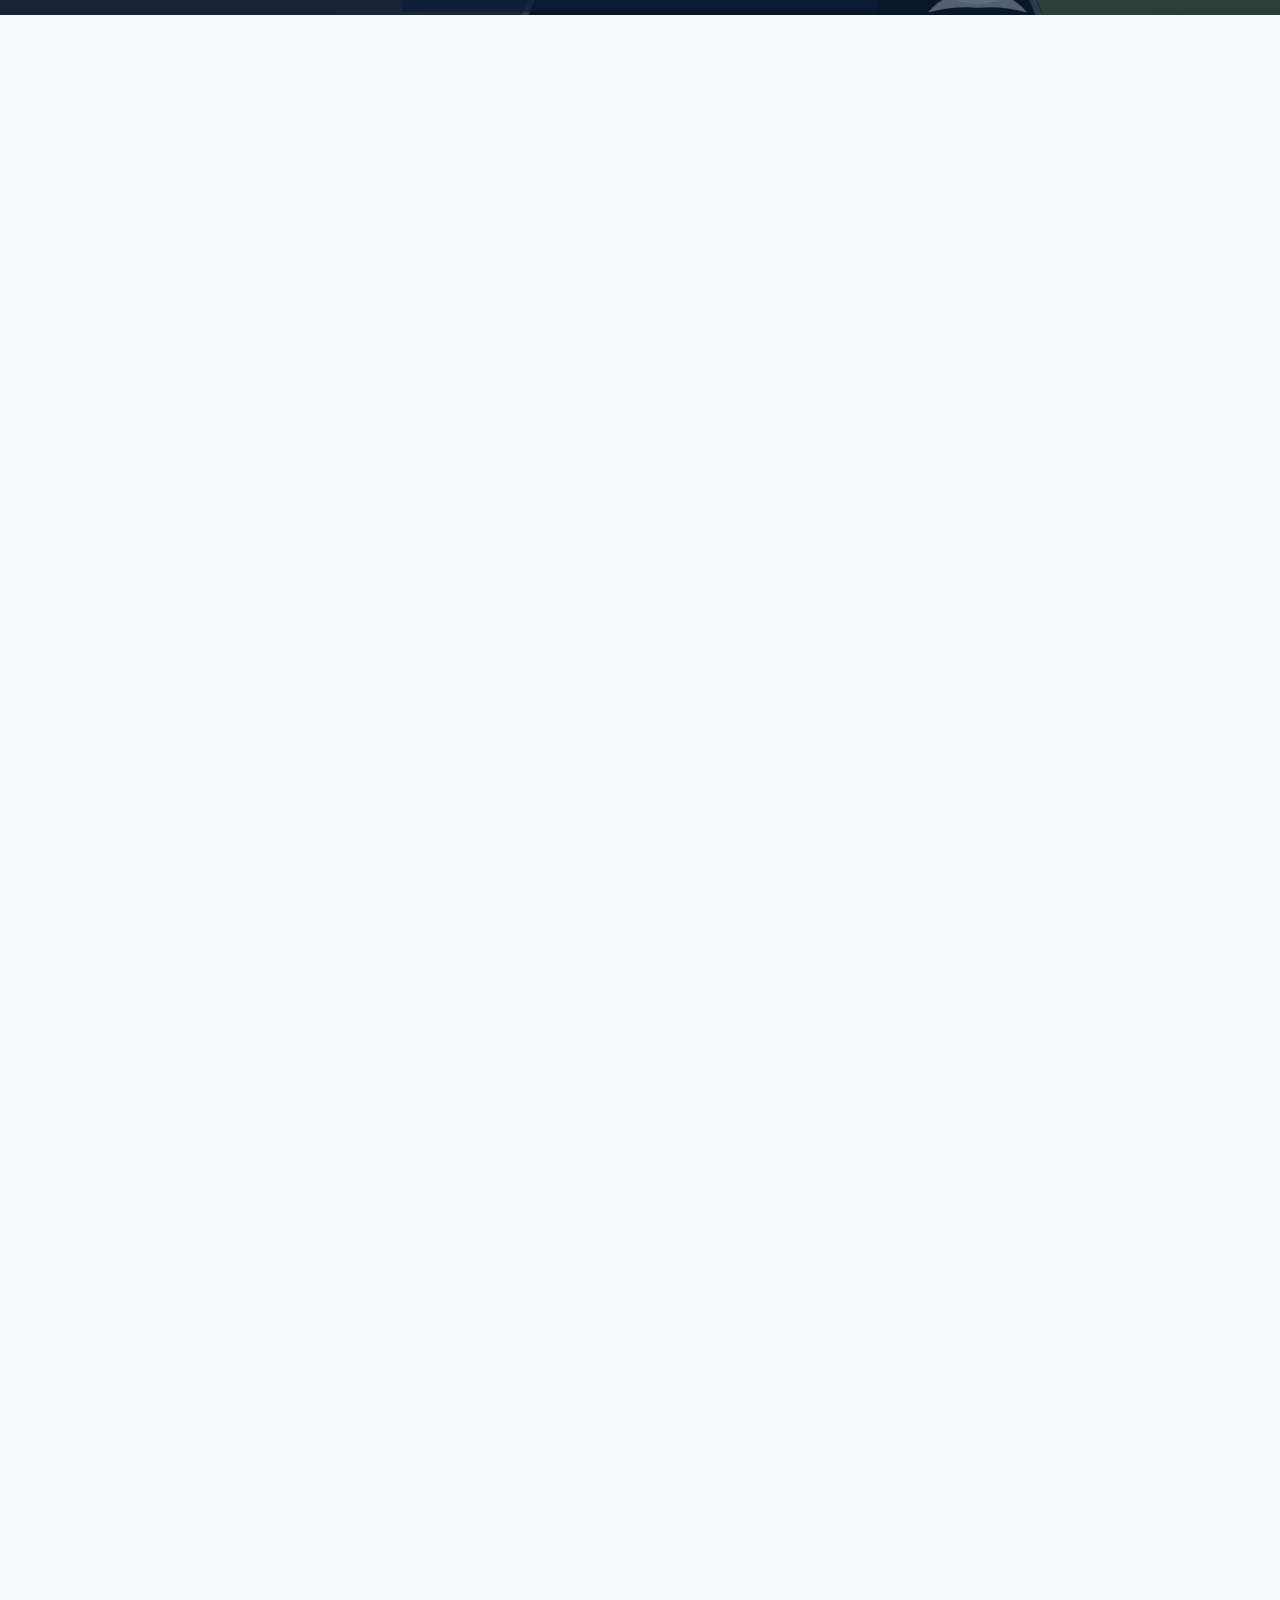
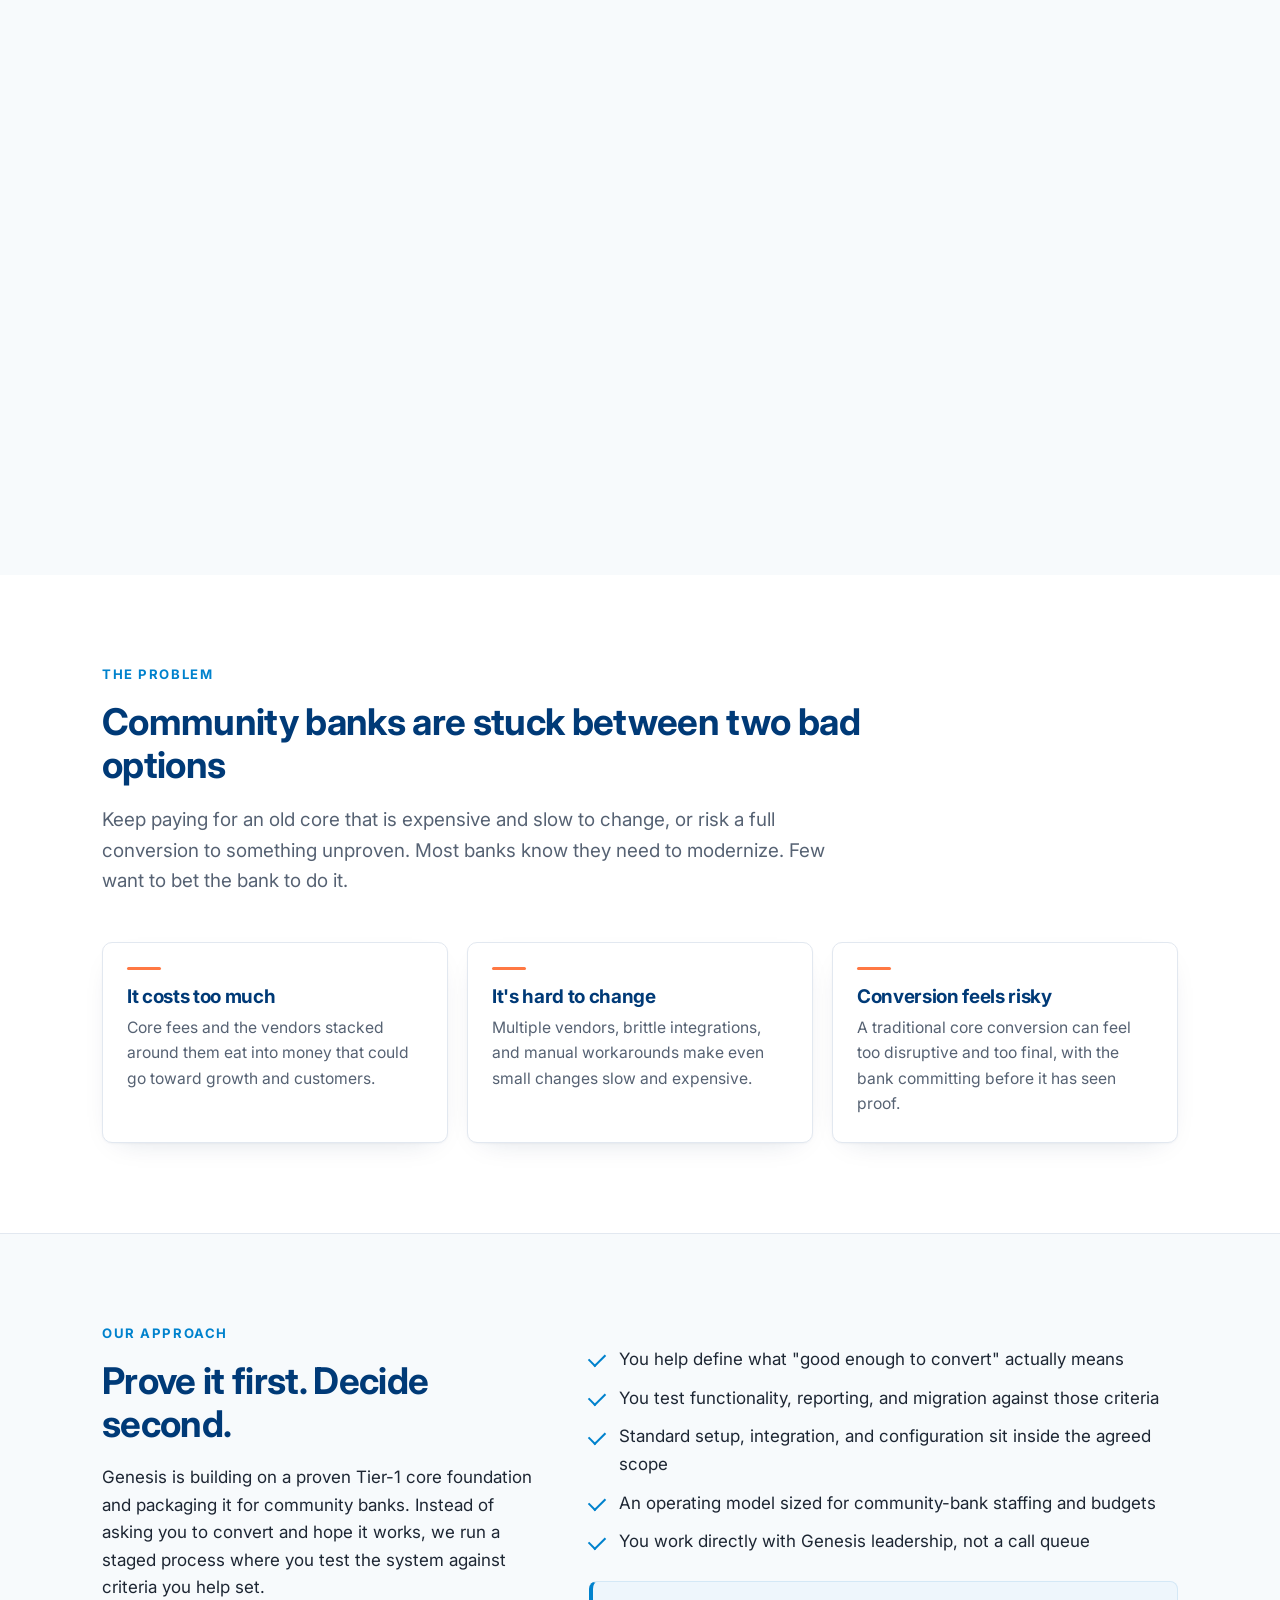
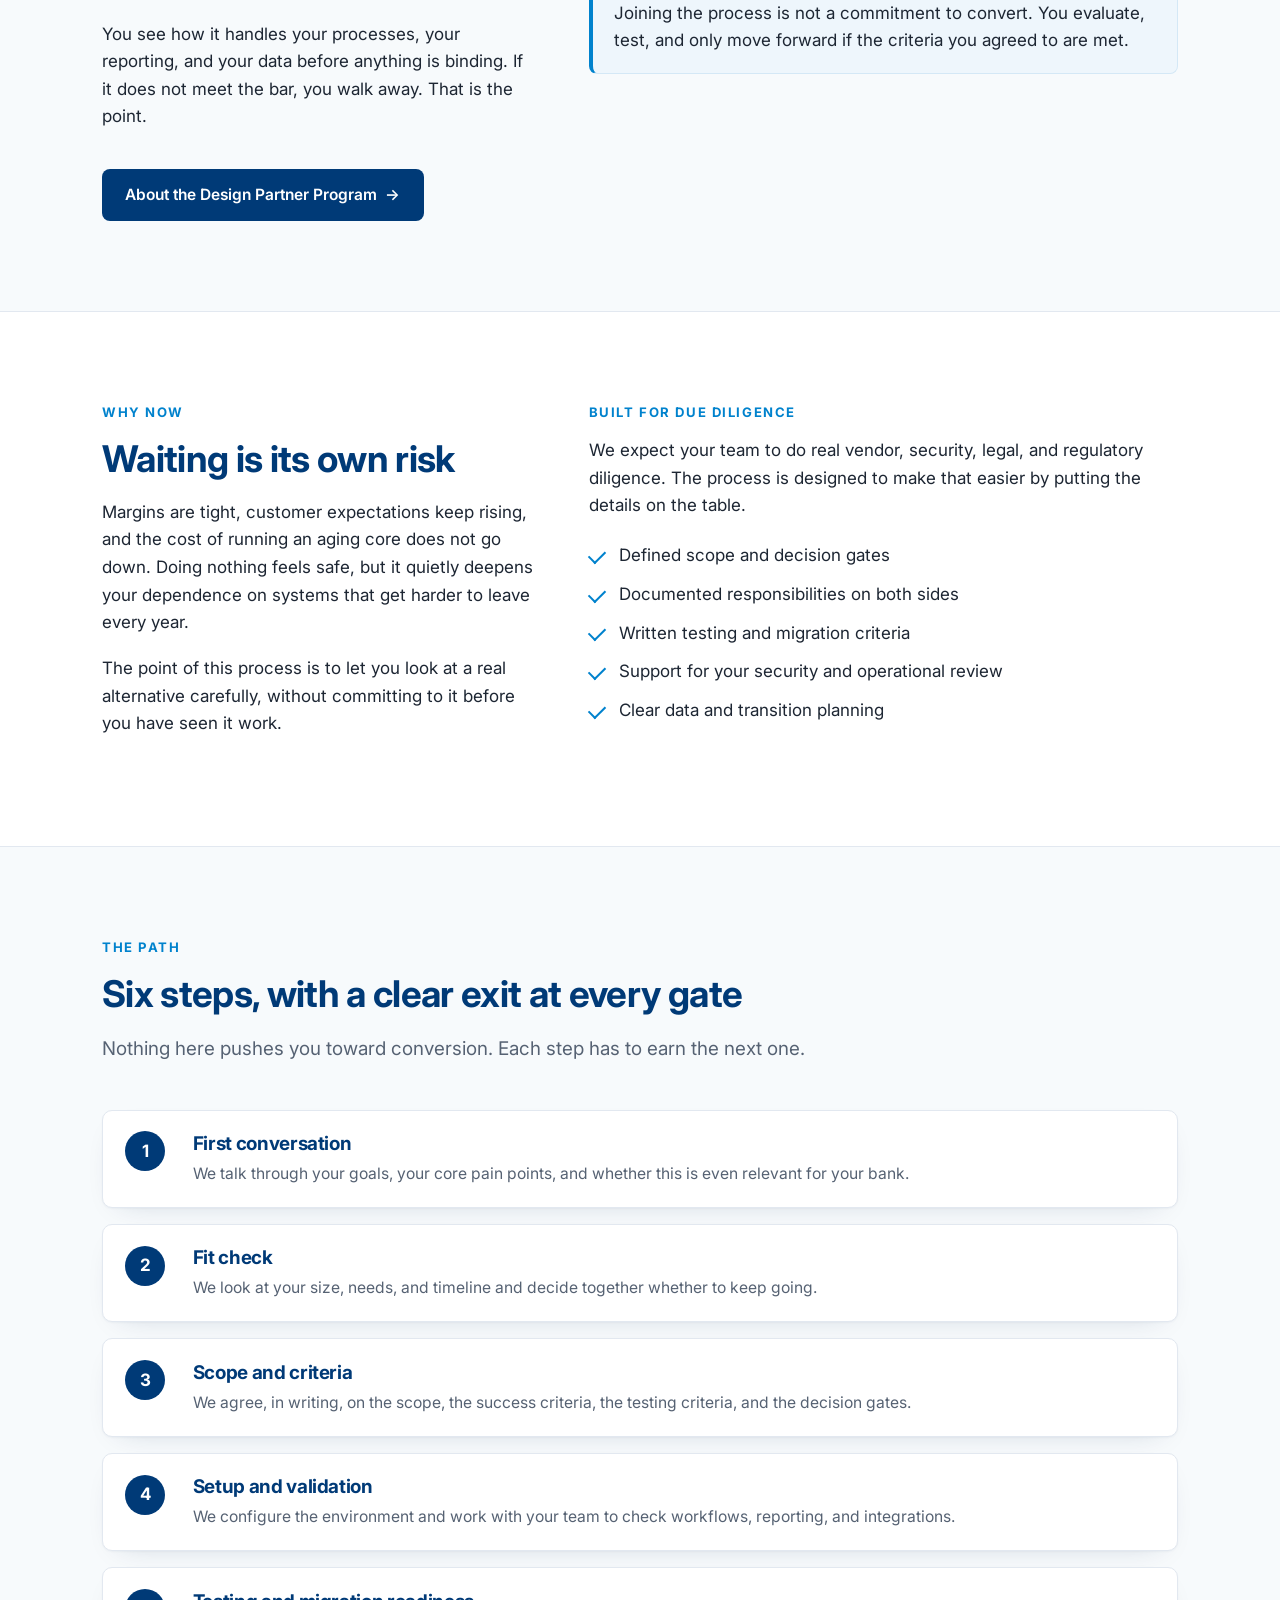
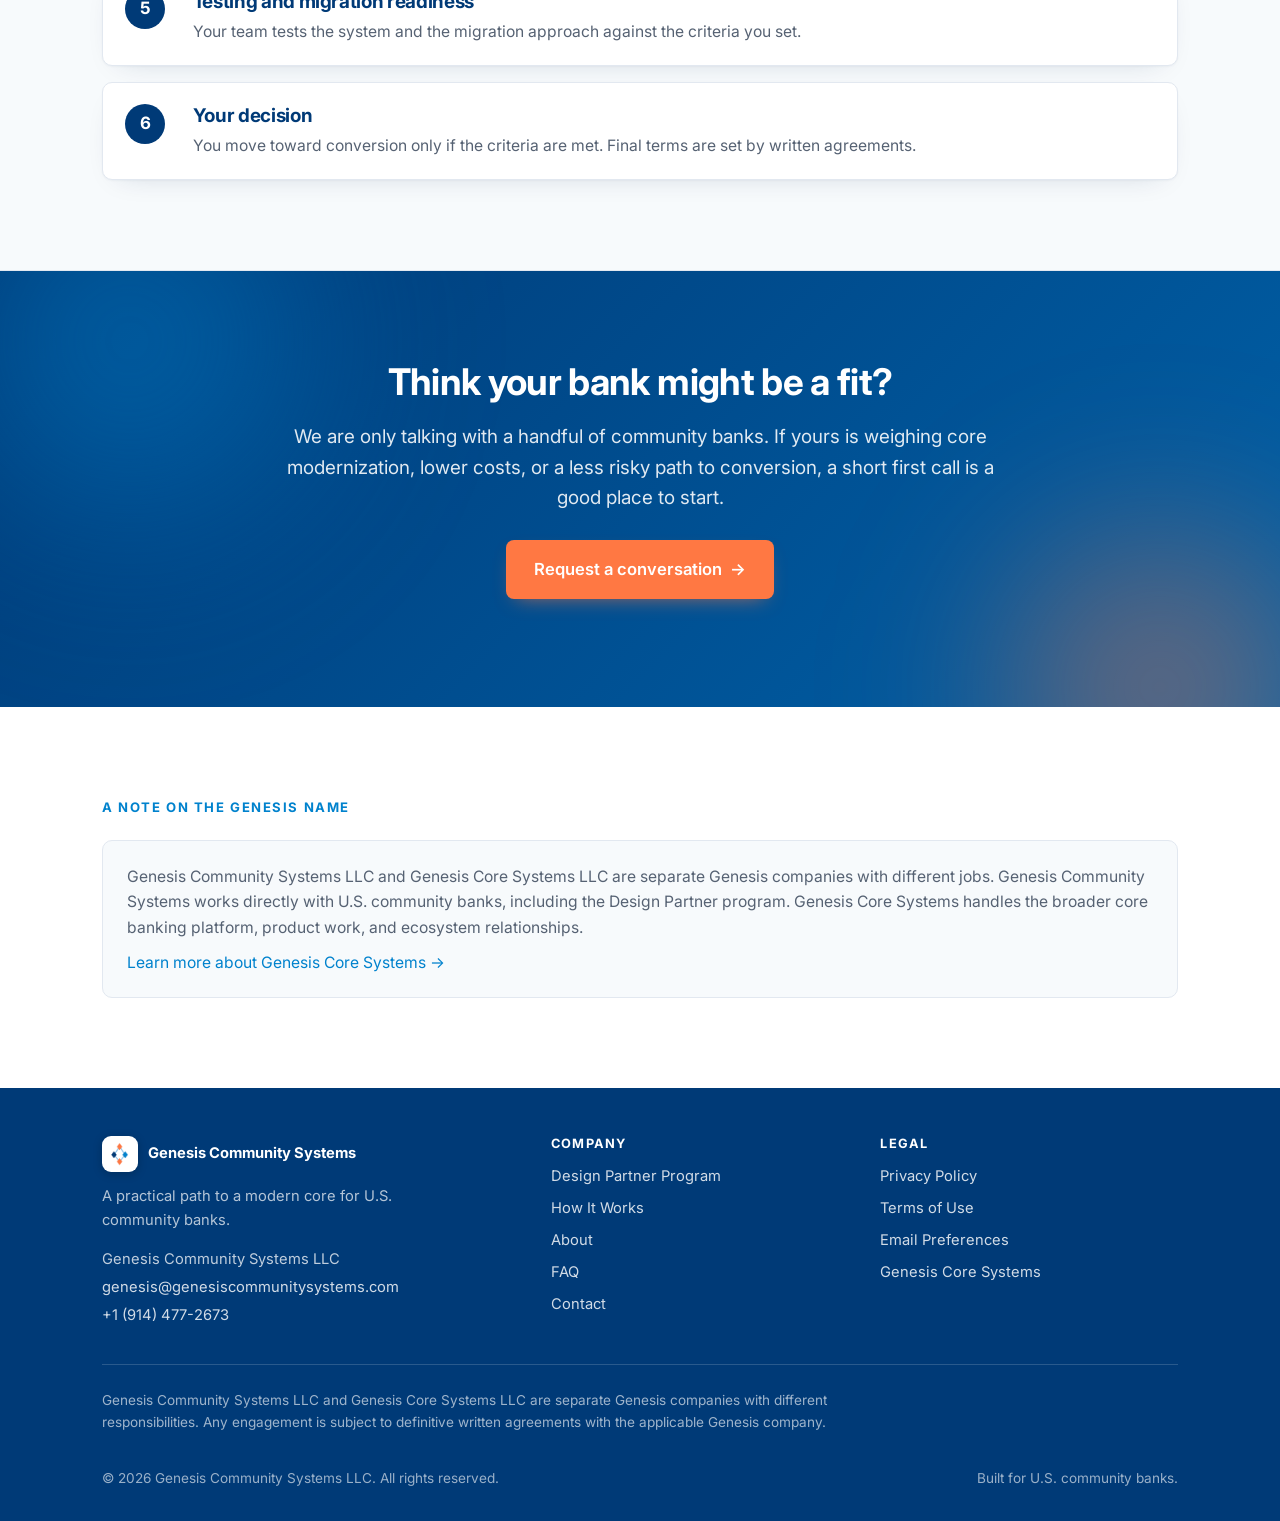
==== commit 09eb4d8c: "Use clean extensionless URLs site-wide (SEO + professionalism) - All internal links now point to /, " ====
--- a/index.html
+++ b/index.html
@@ -32,16 +32,16 @@
 
 <header class="nav" data-nav>
   <div class="nav-in">
-    <a class="brand" href="index.html" aria-label="Genesis Community Systems">
+    <a class="brand" href="/" aria-label="Genesis Community Systems">
       <img src="genesis-logo.png" alt="" />
       <span class="brand-name">Genesis <em>Community&nbsp;Systems</em></span>
     </a>
     <nav class="menu" id="menu" aria-label="Primary">
-      <a href="design-partner.html">Design Partner Program</a>
-      <a href="how-it-works.html">How It Works</a>
-      <a href="faq.html">FAQ</a>
-      <a href="contact.html">Contact</a>
-      <a class="btn btn-primary" href="contact.html">Request a Conversation</a>
+      <a href="/design-partner">Design Partner Program</a>
+      <a href="/how-it-works">How It Works</a>
+      <a href="/faq">FAQ</a>
+      <a href="/contact">Contact</a>
+      <a class="btn btn-primary" href="/contact">Request a Conversation</a>
     </nav>
     <button class="menu-toggle" data-menu-toggle aria-label="Menu" aria-controls="menu" aria-expanded="false">
       <svg width="22" height="22" viewBox="0 0 24 24" fill="none" stroke="currentColor" stroke-width="2"><line x1="3" y1="6" x2="21" y2="6"/><line x1="3" y1="12" x2="21" y2="12"/><line x1="3" y1="18" x2="21" y2="18"/></svg>
@@ -58,8 +58,8 @@
         <h1>Modern core banking, built for the bank on Main Street.</h1>
         <p class="sub">Genesis Community Systems works with a small number of U.S. community banks to modernize the core system that runs the bank. You test it against your own criteria first. Conversion comes later, only if it has earned it.</p>
         <div class="hero-actions">
-          <a class="btn btn-primary btn-lg" href="contact.html">Request a conversation <span class="ar">&rarr;</span></a>
-          <a class="btn btn-line btn-lg" href="how-it-works.html">See how it works</a>
+          <a class="btn btn-primary btn-lg" href="/contact">Request a conversation <span class="ar">&rarr;</span></a>
+          <a class="btn btn-line btn-lg" href="/how-it-works">See how it works</a>
         </div>
         <p class="trustline">
           <svg width="16" height="16" viewBox="0 0 24 24" fill="none" stroke="currentColor" stroke-width="2"><path d="M12 3l8 4v5c0 5-3.5 8-8 9-4.5-1-8-4-8-9V7z"/></svg>
@@ -584,7 +584,7 @@
         <h2>Prove it first. Decide second.</h2>
         <p>Genesis is building on a proven Tier-1 core foundation and packaging it for community banks. Instead of asking you to convert and hope it works, we run a staged process where you test the system against criteria you help set.</p>
         <p>You see how it handles your processes, your reporting, and your data before anything is binding. If it does not meet the bar, you walk away. That is the point.</p>
-        <a class="btn btn-navy" href="design-partner.html" style="margin-top:1.2rem">About the Design Partner Program <span class="ar">&rarr;</span></a>
+        <a class="btn btn-navy" href="/design-partner" style="margin-top:1.2rem">About the Design Partner Program <span class="ar">&rarr;</span></a>
       </div>
       <div class="rise">
         <ul class="checklist">
@@ -646,7 +646,7 @@
     <div class="wrap">
       <h2 class="rise">Think your bank might be a fit?</h2>
       <p class="lead rise">We are only talking with a handful of community banks. If yours is weighing core modernization, lower costs, or a less risky path to conversion, a short first call is a good place to start.</p>
-      <p class="rise" style="margin-top:1.6rem"><a class="btn btn-primary btn-lg" href="contact.html">Request a conversation <span class="ar">&rarr;</span></a></p>
+      <p class="rise" style="margin-top:1.6rem"><a class="btn btn-primary btn-lg" href="/contact">Request a conversation <span class="ar">&rarr;</span></a></p>
     </div>
   </section>
 
@@ -682,19 +682,19 @@
       <div>
         <h4>Company</h4>
         <ul>
-          <li><a href="design-partner.html">Design Partner Program</a></li>
-          <li><a href="how-it-works.html">How It Works</a></li>
-          <li><a href="about.html">About</a></li>
-          <li><a href="faq.html">FAQ</a></li>
-          <li><a href="contact.html">Contact</a></li>
+          <li><a href="/design-partner">Design Partner Program</a></li>
+          <li><a href="/how-it-works">How It Works</a></li>
+          <li><a href="/about">About</a></li>
+          <li><a href="/faq">FAQ</a></li>
+          <li><a href="/contact">Contact</a></li>
         </ul>
       </div>
       <div>
         <h4>Legal</h4>
         <ul>
-          <li><a href="privacy.html">Privacy Policy</a></li>
-          <li><a href="terms.html">Terms of Use</a></li>
-          <li><a href="email-preferences.html">Email Preferences</a></li>
+          <li><a href="/privacy">Privacy Policy</a></li>
+          <li><a href="/terms">Terms of Use</a></li>
+          <li><a href="/email-preferences">Email Preferences</a></li>
           <li><a href="https://www.genesiscoresystems.com/" target="_blank" rel="noopener">Genesis Core Systems</a></li>
         </ul>
       </div>
--- a/styles.css
+++ b/styles.css
@@ -125,7 +125,7 @@
 .dnode.legacy .chip{color:#b23b1e}
 .dnode.process{background:var(--navy);border-color:var(--navy)}
 .dnode.process b,.dnode.process small{color:#fff}
-.dnode.process .mark{width:34px;height:34px;margin:0 auto .5rem}
+.dnode.process .mark{width:40px;height:40px;margin:0 auto .6rem;background:#fff;border-radius:9px;padding:5px;box-shadow:0 2px 10px rgba(0,0,0,.25)}
 .dnode.forward{background:#eef6fc;border-color:#d4e8f6}
 .dnode.forward b{color:var(--blue)}
 .darrow{color:var(--blue-2);font-size:1.2rem;line-height:1;display:flex;justify-content:center}
